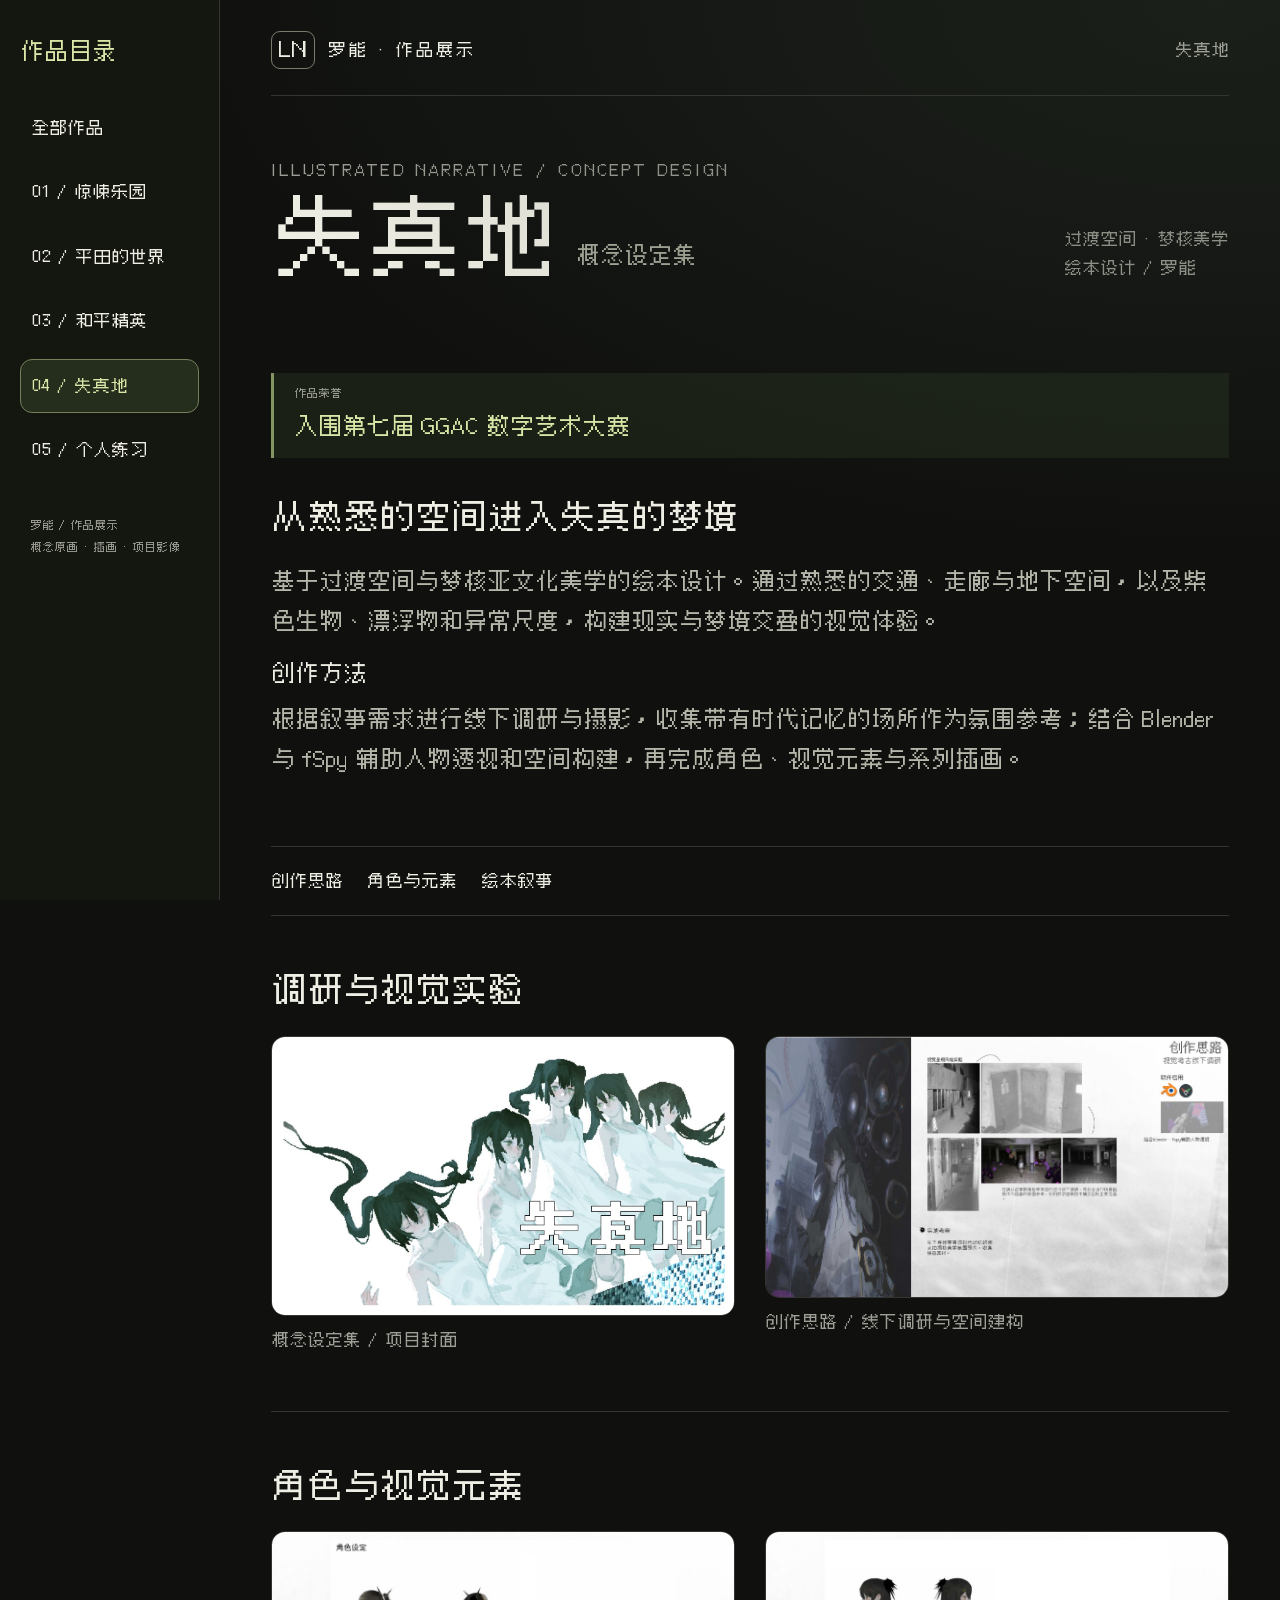
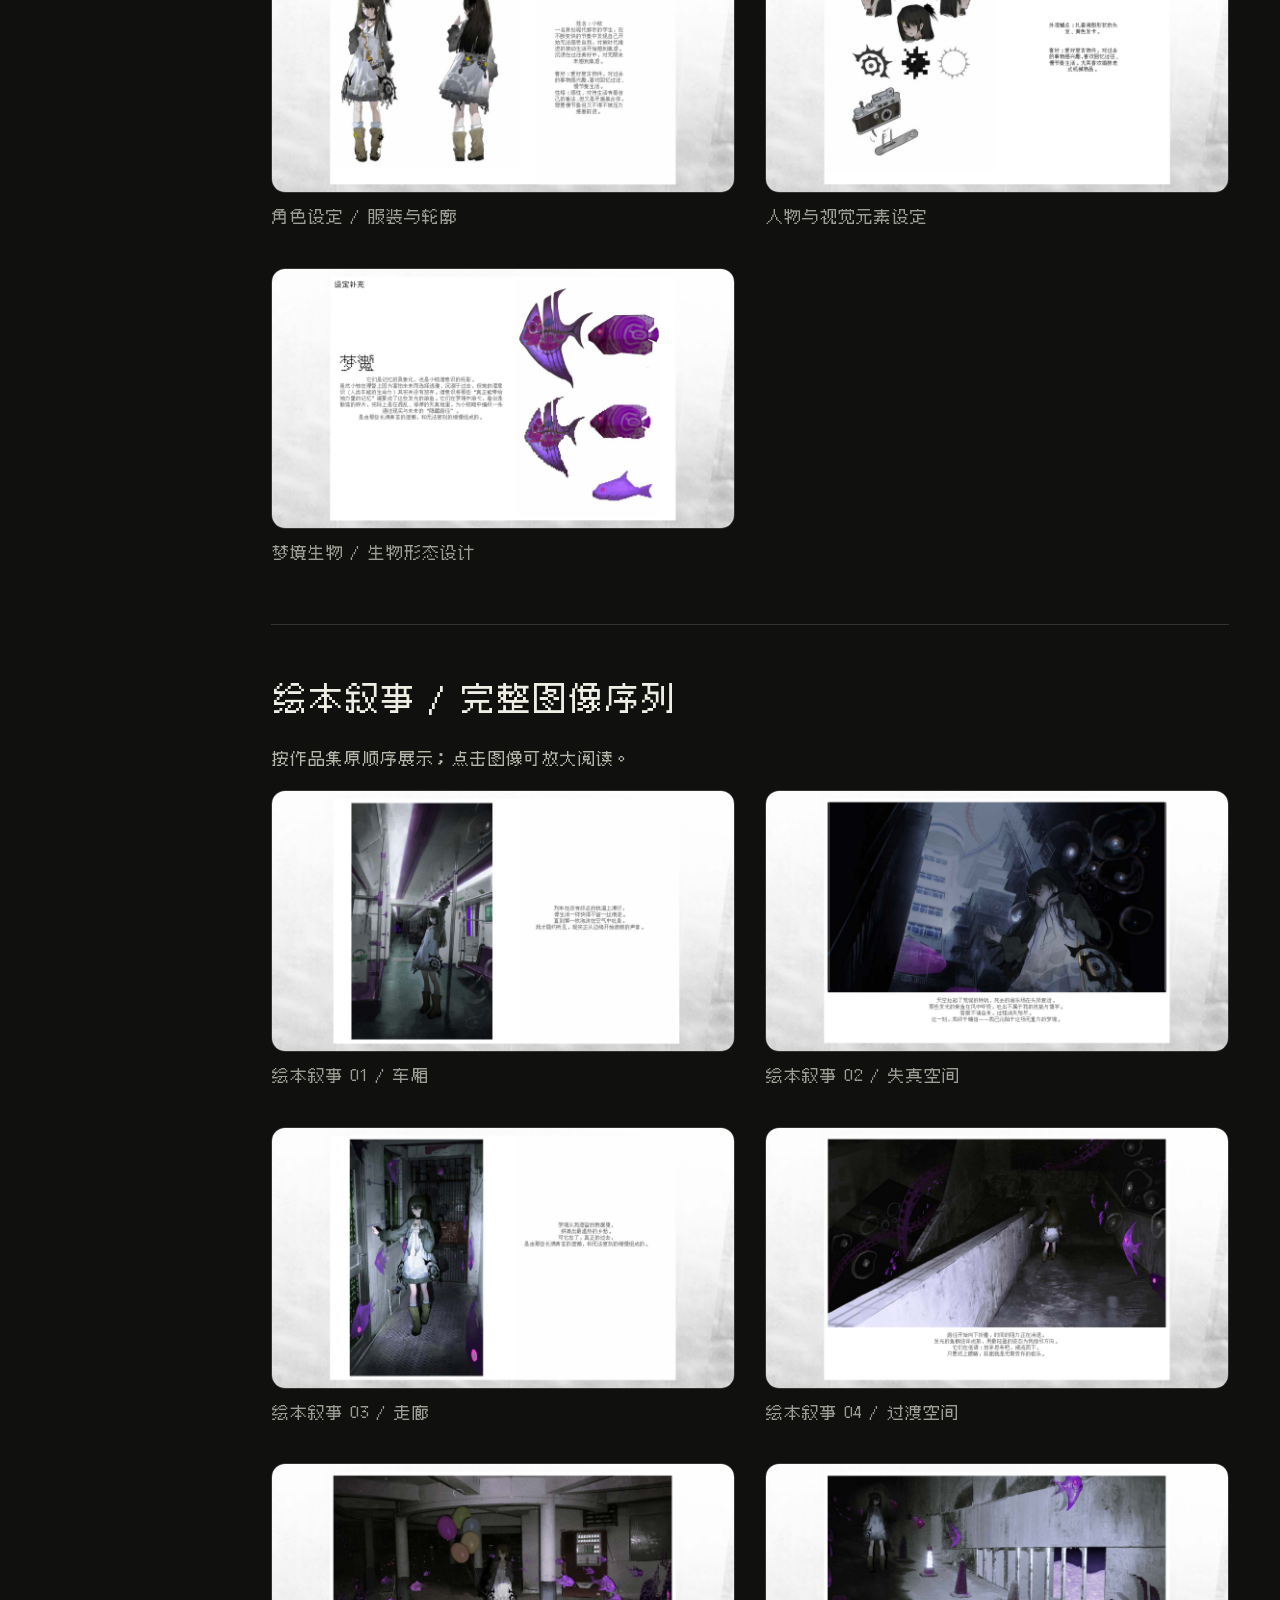
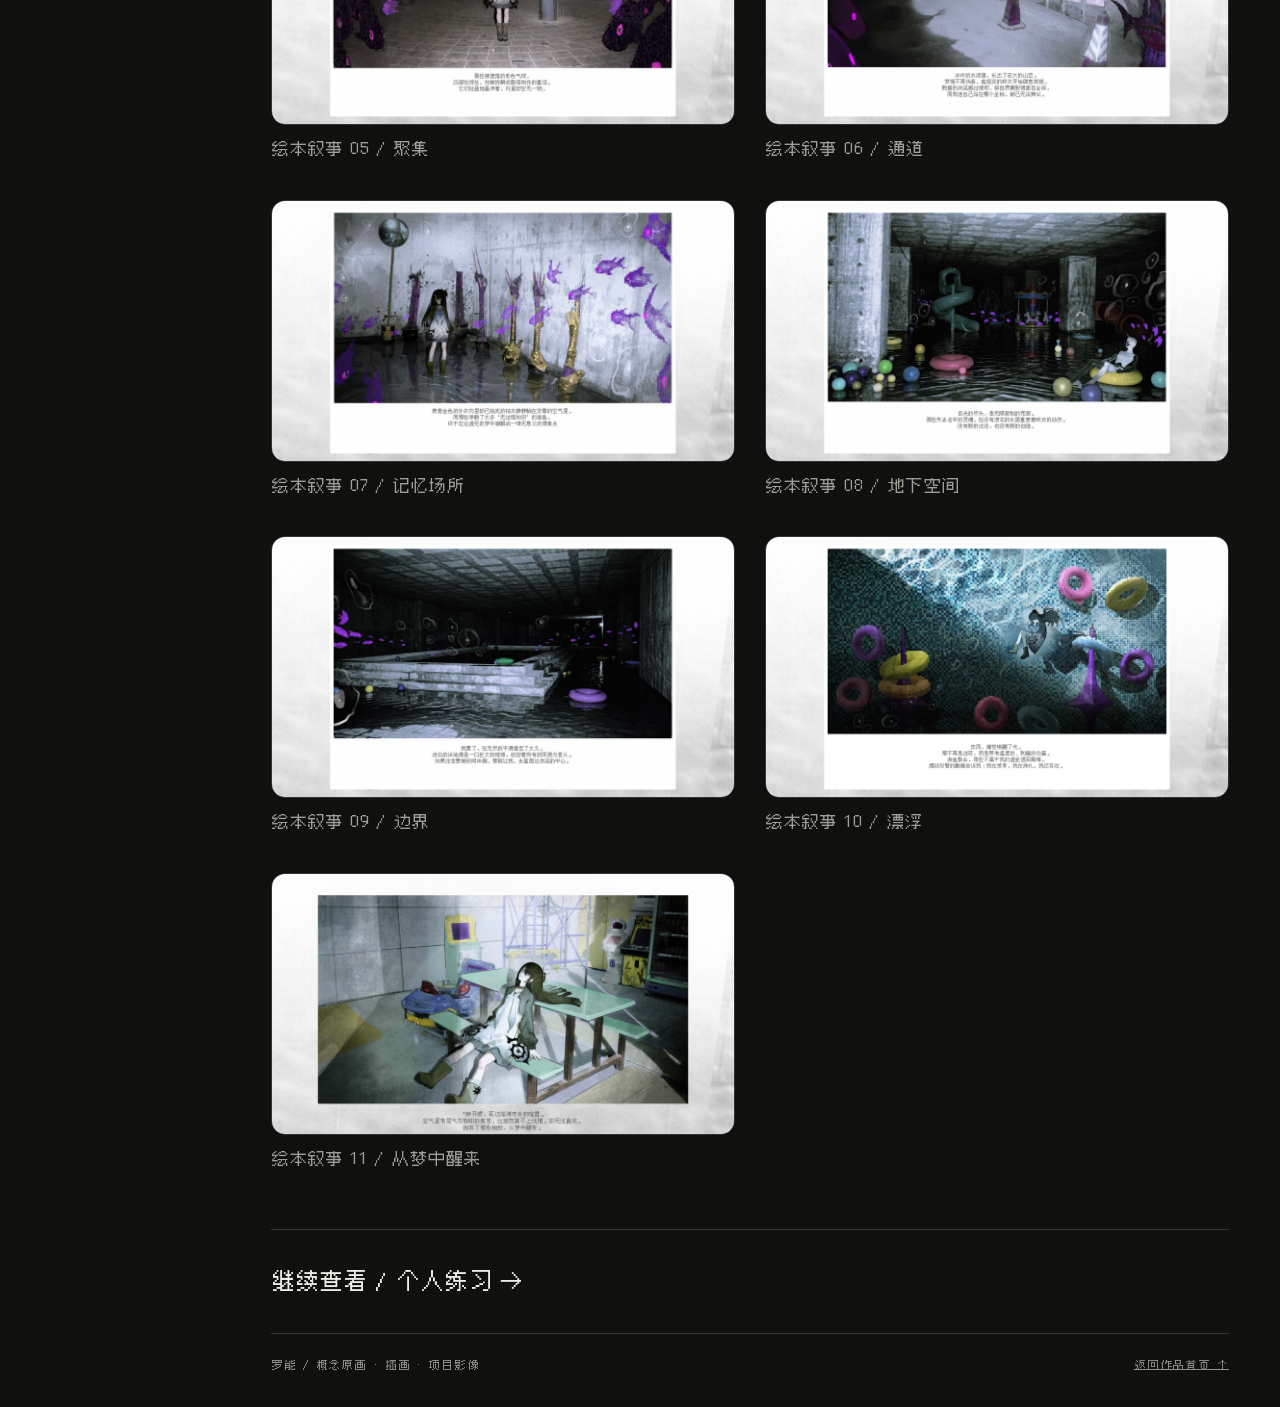
==== docs/distortion.html @ d1fa2dc7 "Pre-render project pages before opening cards for continuous transitions" ====
<!doctype html><html lang="zh-CN"><head><meta charset="utf-8"><meta name="viewport" content="width=device-width,initial-scale=1"><meta name="theme-color" content="#10110f"><title>失真地 · 概念设定集 | 罗能作品展示</title><meta name="description" content="基于过渡空间与梦核亚文化美学的绘本设计，展示调研、角色设定与完整绘本叙事；入围第七届GGAC数字艺术大赛。"><link rel="preload" href="assets/fonts/Cubic11-portfolio.woff2?v=20261022-ggac" as="font" type="font/woff2" crossorigin><link rel="stylesheet" href="assets/site.css?v=20261023-cover-ratio"><link rel="stylesheet" href="assets/motion.css?v=20261023-preview7"></head><body><button type="button" id="nav-toggle" class="nav-toggle" aria-controls="site-sidebar" aria-expanded="false"><svg viewBox="0 0 20 20" aria-hidden="true"><path d="M3 5h14M3 10h14M3 15h14"/></svg><span>目录</span></button><button type="button" id="nav-scrim" class="nav-scrim" aria-label="关闭作品目录" tabindex="-1"></button><aside id="site-sidebar" class="site-sidebar" aria-label="作品目录"><div class="sidebar-top"><span>作品目录</span><button type="button" id="nav-close" class="nav-close" aria-label="关闭作品目录">关闭 X</button></div><nav aria-label="侧边作品导航"><a href="index.html">全部作品</a><a href="horror.html">01 / 惊悚乐园</a><a href="hirata.html">02 / 平田的世界</a><a href="peace.html">03 / 和平精英</a><a href="distortion.html" aria-current="page">04 / 失真地</a><a href="practice.html">05 / 个人练习</a></nav><p class="sidebar-note">罗能 / 作品展示<br>概念原画 · 插画 · 项目影像</p></aside><div class="wrap"><header><a class="identity" href="index.html" style="text-decoration:none"><span class="monogram" aria-hidden="true">LN</span><span>罗能 · 作品展示</span></a><span class="header-current">失真地</span></header><main><section class="intro"><div><p class="eyebrow">ILLUSTRATED NARRATIVE / CONCEPT DESIGN</p><h1>失真地<span>概念设定集</span></h1></div><p>过渡空间 · 梦核美学<br>绘本设计 / 罗能</p></section><section class="content-section"><p class="project-honor"><span>作品荣誉</span>入围第七届 GGAC 数字艺术大赛</p><h2>从熟悉的空间进入失真的梦境</h2><p>基于过渡空间与梦核亚文化美学的绘本设计。通过熟悉的交通、走廊与地下空间，以及紫色生物、漂浮物和异常尺度，构建现实与梦境交叠的视觉体验。</p><h3>创作方法</h3><p>根据叙事需求进行线下调研与摄影，收集带有时代记忆的场所作为氛围参考；结合 Blender 与 fSpy 辅助人物透视和空间构建，再完成角色、视觉元素与系列插画。</p></section><nav class="toc" aria-label="本页目录"><a href="#process">创作思路</a><a href="#settings">角色与元素</a><a href="#narrative">绘本叙事</a></nav><section id="process" class="content-section"><h2>调研与视觉实验</h2><div class="gallery"><figure><button type="button" data-image="assets/distortion-cover.png" data-label="概念设定集 / 项目封面" aria-label="放大查看：概念设定集 / 项目封面"><img loading="lazy" src="assets/distortion-cover.png" alt="概念设定集 / 项目封面" width="1920" height="1080"></button><figcaption>概念设定集 / 项目封面</figcaption></figure><figure><button type="button" data-image="assets/portfolio/distortion-02.jpg" data-label="创作思路 / 线下调研与空间建构" aria-label="放大查看：创作思路 / 线下调研与空间建构"><img loading="lazy" src="assets/portfolio/distortion-02.jpg" alt="创作思路 / 线下调研与空间建构" width="1920" height="1080"></button><figcaption>创作思路 / 线下调研与空间建构</figcaption></figure></div></section><section id="settings" class="content-section"><h2>角色与视觉元素</h2><div class="gallery"><figure><button type="button" data-image="assets/portfolio/distortion-03.jpg" data-label="角色设定 / 服装与轮廓" aria-label="放大查看：角色设定 / 服装与轮廓"><img loading="lazy" src="assets/portfolio/distortion-03.jpg" alt="角色设定 / 服装与轮廓" width="1920" height="1080"></button><figcaption>角色设定 / 服装与轮廓</figcaption></figure><figure><button type="button" data-image="assets/portfolio/distortion-04.jpg" data-label="人物与视觉元素设定" aria-label="放大查看：人物与视觉元素设定"><img loading="lazy" src="assets/portfolio/distortion-04.jpg" alt="人物与视觉元素设定" width="1920" height="1080"></button><figcaption>人物与视觉元素设定</figcaption></figure><figure><button type="button" data-image="assets/portfolio/distortion-05.jpg" data-label="梦境生物 / 生物形态设计" aria-label="放大查看：梦境生物 / 生物形态设计"><img loading="lazy" src="assets/portfolio/distortion-05.jpg" alt="梦境生物 / 生物形态设计" width="1920" height="1080"></button><figcaption>梦境生物 / 生物形态设计</figcaption></figure></div></section><section id="narrative" class="content-section"><h2>绘本叙事 / 完整图像序列</h2><p class="gallery-note">按作品集原顺序展示；点击图像可放大阅读。</p><div class="gallery"><figure><button type="button" data-image="assets/portfolio/distortion-06.jpg" data-label="绘本叙事 01 / 车厢" aria-label="放大查看：绘本叙事 01 / 车厢"><img loading="lazy" src="assets/portfolio/distortion-06.jpg" alt="绘本叙事 01 / 车厢" width="1920" height="1080"></button><figcaption>绘本叙事 01 / 车厢</figcaption></figure><figure><button type="button" data-image="assets/portfolio/distortion-07.jpg" data-label="绘本叙事 02 / 失真空间" aria-label="放大查看：绘本叙事 02 / 失真空间"><img loading="lazy" src="assets/portfolio/distortion-07.jpg" alt="绘本叙事 02 / 失真空间" width="1920" height="1080"></button><figcaption>绘本叙事 02 / 失真空间</figcaption></figure><figure><button type="button" data-image="assets/portfolio/distortion-08.jpg" data-label="绘本叙事 03 / 走廊" aria-label="放大查看：绘本叙事 03 / 走廊"><img loading="lazy" src="assets/portfolio/distortion-08.jpg" alt="绘本叙事 03 / 走廊" width="1920" height="1080"></button><figcaption>绘本叙事 03 / 走廊</figcaption></figure><figure><button type="button" data-image="assets/portfolio/distortion-09.jpg" data-label="绘本叙事 04 / 过渡空间" aria-label="放大查看：绘本叙事 04 / 过渡空间"><img loading="lazy" src="assets/portfolio/distortion-09.jpg" alt="绘本叙事 04 / 过渡空间" width="1920" height="1080"></button><figcaption>绘本叙事 04 / 过渡空间</figcaption></figure><figure><button type="button" data-image="assets/portfolio/distortion-10.jpg" data-label="绘本叙事 05 / 聚集" aria-label="放大查看：绘本叙事 05 / 聚集"><img loading="lazy" src="assets/portfolio/distortion-10.jpg" alt="绘本叙事 05 / 聚集" width="1920" height="1080"></button><figcaption>绘本叙事 05 / 聚集</figcaption></figure><figure><button type="button" data-image="assets/portfolio/distortion-11.jpg" data-label="绘本叙事 06 / 通道" aria-label="放大查看：绘本叙事 06 / 通道"><img loading="lazy" src="assets/portfolio/distortion-11.jpg" alt="绘本叙事 06 / 通道" width="1920" height="1080"></button><figcaption>绘本叙事 06 / 通道</figcaption></figure><figure><button type="button" data-image="assets/portfolio/distortion-12.jpg" data-label="绘本叙事 07 / 记忆场所" aria-label="放大查看：绘本叙事 07 / 记忆场所"><img loading="lazy" src="assets/portfolio/distortion-12.jpg" alt="绘本叙事 07 / 记忆场所" width="1920" height="1080"></button><figcaption>绘本叙事 07 / 记忆场所</figcaption></figure><figure><button type="button" data-image="assets/portfolio/distortion-13.jpg" data-label="绘本叙事 08 / 地下空间" aria-label="放大查看：绘本叙事 08 / 地下空间"><img loading="lazy" src="assets/portfolio/distortion-13.jpg" alt="绘本叙事 08 / 地下空间" width="1920" height="1080"></button><figcaption>绘本叙事 08 / 地下空间</figcaption></figure><figure><button type="button" data-image="assets/portfolio/distortion-14.jpg" data-label="绘本叙事 09 / 边界" aria-label="放大查看：绘本叙事 09 / 边界"><img loading="lazy" src="assets/portfolio/distortion-14.jpg" alt="绘本叙事 09 / 边界" width="1920" height="1080"></button><figcaption>绘本叙事 09 / 边界</figcaption></figure><figure><button type="button" data-image="assets/portfolio/distortion-15.jpg" data-label="绘本叙事 10 / 漂浮" aria-label="放大查看：绘本叙事 10 / 漂浮"><img loading="lazy" src="assets/portfolio/distortion-15.jpg" alt="绘本叙事 10 / 漂浮" width="1920" height="1080"></button><figcaption>绘本叙事 10 / 漂浮</figcaption></figure><figure><button type="button" data-image="assets/portfolio/distortion-16.jpg" data-label="绘本叙事 11 / 从梦中醒来" aria-label="放大查看：绘本叙事 11 / 从梦中醒来"><img loading="lazy" src="assets/portfolio/distortion-16.jpg" alt="绘本叙事 11 / 从梦中醒来" width="1920" height="1080"></button><figcaption>绘本叙事 11 / 从梦中醒来</figcaption></figure></div></section><a class="next-project" href="practice.html">继续查看 / 个人练习 →</a></main><footer><span>罗能 / 概念原画 · 插画 · 项目影像</span><a href="index.html">返回作品首页 ↑</a></footer></div><script src="assets/gallery.js"></script><script src="assets/navigation.js?v=20261023-preview7"></script><script src="assets/motion.js?v=20261023-preview7"></script></body></html>
---- docs/assets/site.css ----
@font-face{font-family:PortfolioPixel;src:url("fonts/Cubic11-portfolio.woff2?v=20261022-ggac") format("woff2");font-weight:400;font-style:normal;font-display:swap}
:root{color-scheme:dark;--paper:#efeee5;--muted:#9d9e95;--line:#343530;--acid:#d9e6a7}*{box-sizing:border-box}body{margin:0;background:#10110f;color:var(--paper);font-family:"PortfolioPixel",monospace;font-synthesis:none;-webkit-font-smoothing:antialiased}body:before{content:"";position:absolute;inset:0 0 auto;height:650px;background:radial-gradient(ellipse at 95% 0%,#33403250,transparent 60%);pointer-events:none}a{color:inherit}button{font:inherit;cursor:pointer}button:focus-visible,a:focus-visible{outline:2px solid var(--acid);outline-offset:5px}.wrap{max-width:1440px;margin:auto;padding:0 5.2vw}header{display:flex;justify-content:space-between;align-items:center;padding-top:31px;padding-bottom:26px;border-bottom:1px solid var(--line);font-size:13px;letter-spacing:.12em;position:relative}.identity{display:flex;gap:13px;align-items:center}.monogram{font-size:19px;font-weight:650;letter-spacing:-.1em;border:1px solid #797c6a;padding:7px 8px 6px 5px}.edition{color:var(--muted);font-size:11px;letter-spacing:.15em}.intro{padding-top:61px;padding-bottom:35px;display:flex;justify-content:space-between;gap:25px;align-items:flex-end}.eyebrow{font-size:11px;color:var(--acid);letter-spacing:.19em;margin:0 0 17px}h1{font-size:clamp(42px,6vw,80px);font-weight:500;letter-spacing:.02em;line-height:1.05;margin:0}h1 span{display:inline-block;font-size:clamp(16px,1.7vw,24px);letter-spacing:.1em;color:#a6aa9b;font-weight:400;margin-left:20px}.intro p{margin:0 0 5px;color:var(--muted);font-size:13px;line-height:1.8}.stage{position:relative;background:#030403;border:1px solid #373b31;box-shadow:0 25px 80px #0006;overflow:hidden}video{width:100%;display:block;aspect-ratio:3360/1440;background:#030403;object-fit:contain}.play-cover{position:absolute;inset:0;display:flex;align-items:center;justify-content:center;background:linear-gradient(transparent,#0002);pointer-events:none}.play-cover button{pointer-events:auto;display:flex;align-items:center;gap:16px;border:1px solid #e5edcc77;background:#10140ed9;color:var(--paper);border-radius:0;padding:19px 24px;backdrop-filter:blur(10px);font-size:13px;letter-spacing:.1em}.play-cover svg{width:15px;height:15px;fill:var(--acid)}.play-cover[hidden]{display:none}.under{display:flex;justify-content:space-between;align-items:center;gap:20px;padding:19px 0 24px;border-bottom:1px solid var(--line);font-size:12px;color:var(--muted)}.under strong{font-weight:400;color:var(--paper);margin-right:15px}.fullscreen{background:transparent;border:0;color:var(--paper);padding:7px;font-size:12px;display:flex;align-items:center;gap:8px}.fullscreen svg{width:15px;height:15px;stroke:currentColor;fill:none}.chapters{padding:32px 0 55px;display:grid;grid-template-columns:1fr 3fr;gap:35px}.section-caption{font-size:11px;letter-spacing:.13em;color:var(--muted);padding-top:12px}.jump-list{display:grid;grid-template-columns:repeat(3,1fr);gap:0 25px}.jump{color:var(--paper);border:0;border-bottom:1px solid var(--line);text-align:left;background:none;padding:13px 0;display:flex;gap:13px;align-items:center;font-size:12px}.jump:hover{color:var(--acid)}.jump time{font-size:11px;color:var(--muted);font-variant-numeric:tabular-nums}footer{display:flex;justify-content:space-between;padding:24px 0 32px;border-top:1px solid var(--line);font-size:11px;color:#8f9286;letter-spacing:.08em}.error{margin:14px 0;background:#2a201b;padding:14px 18px;font-size:13px;line-height:1.8}.error[hidden]{display:none}.error button{color:var(--acid);border:1px solid #777;background:transparent;padding:4px 10px;margin-left:12px}@media(max-width:700px){.wrap{padding:0 20px}header{padding-top:22px}.edition{font-size:10px}.intro{padding-top:43px;padding-bottom:25px;display:block}.intro p{margin-top:22px;font-size:12px}h1 span{display:block;margin:15px 0 0;font-size:17px}.play-cover button{padding:13px 19px;font-size:12px}.under{font-size:11px;gap:6px}.under strong{margin-right:5px}.chapters{display:block;padding:25px 0 36px}.section-caption{margin-bottom:10px}.jump-list{grid-template-columns:repeat(2,1fr);gap:0 18px}footer{font-size:10px}.fullscreen span{display:none}}@media(prefers-reduced-motion:no-preference){button{transition:color .18s,border-color .18s}.play-cover button:hover{border-color:var(--acid)}}

/* Same Cubic 11 face as the Illustrator portfolio; regular weight preserves its pixel shapes. */
body{font-size:22px;line-height:1.5;-webkit-font-smoothing:auto;text-rendering:auto}
header{font-size:16.5px}.monogram{font-size:22px;font-weight:400;letter-spacing:0;line-height:1;padding:7px}.edition,.eyebrow{font-size:11px}
h1{font-size:88px;font-weight:400;letter-spacing:0;line-height:1.1}h1 span{font-size:22px;font-weight:400;letter-spacing:0}
.intro p{font-size:16.5px;line-height:1.75}.play-cover button{font-family:PortfolioPixel,monospace;font-size:22px;letter-spacing:0}
.under{font-size:16.5px}.under strong{font-weight:400}.fullscreen{font-size:16.5px}.section-caption{font-size:16.5px;letter-spacing:0}
.jump{font-size:16.5px;line-height:1.5;min-height:52px}.jump time{font-size:11px}footer{font-size:11px}.error{font-size:16.5px}
@media(max-width:1100px){h1{font-size:66px}.chapters{grid-template-columns:1fr 4fr;gap:22px}.jump-list{gap:0 16px}}
@media(max-width:700px){h1{font-size:44px}h1 span{font-size:22px}.identity{gap:9px}header{font-size:16.5px;letter-spacing:0}.edition{font-size:11px;letter-spacing:0}.intro p{font-size:16.5px}.play-cover button{font-size:16.5px}.under{font-size:16.5px}.under>div>span{font-size:11px}.chapters{display:block}.jump-list{gap:0 16px}.jump{font-size:16.5px;gap:9px}.section-caption{font-size:16.5px}.fullscreen{font-size:16.5px}footer{font-size:11px;letter-spacing:0}}
@media(max-width:360px){header .identity>span:last-child{font-size:11px}.jump{font-size:14px}}

header nav{display:flex;gap:24px}header nav a{text-decoration:none;font-size:16.5px;letter-spacing:0}header nav a:hover{color:var(--acid)}
.project-grid{display:grid;grid-template-columns:1fr 1fr;gap:38px;padding:30px 0 70px}.project-card{display:block;text-decoration:none}.project-card:first-child{grid-column:1/-1}.project-card img{width:100%;aspect-ratio:16/9;object-fit:cover;display:block;border:1px solid var(--line)}.project-card:first-child img{aspect-ratio:2.33}.project-card h2{font-size:33px;font-weight:400;margin:20px 0 8px}.project-card p,.prose{color:var(--muted);font-size:22px;line-height:1.8}.project-card p{margin:0}.index-intro{max-width:850px;margin:30px 0 0}.index-intro p{font-size:22px;line-height:1.8;color:var(--muted)}
.content-section{padding:50px 0;border-bottom:1px solid var(--line)}.content-section h2{font-size:33px;font-weight:400;margin:0 0 20px}.content-section h3{font-size:22px;font-weight:400;margin:0 0 10px}.content-section p{font-size:22px;line-height:1.8;color:#b4b7aa;margin:0 0 16px}.facts{display:flex;gap:35px;flex-wrap:wrap;margin-bottom:28px;font-size:16.5px;color:var(--acid)}.story-grid{display:grid;grid-template-columns:repeat(3,1fr);gap:28px}.story-grid p{font-size:16.5px}.gallery{display:grid;grid-template-columns:repeat(2,1fr);gap:30px}.gallery figure{margin:0}.gallery button{width:100%;border:0;background:none;padding:0;text-align:left;display:block}.gallery img{width:100%;height:auto;display:block;border:1px solid var(--line)}.gallery figcaption{font-size:16.5px;color:var(--muted);padding:12px 0 8px}.gallery-note{font-size:16.5px!important}.toc{display:flex;flex-wrap:wrap;gap:10px 24px;padding:22px 0;border-bottom:1px solid var(--line);font-size:16.5px}.toc a{text-decoration:none}.toc a:hover{color:var(--acid)}.lightbox{border:1px solid #737960;padding:20px;background:#11130f;color:var(--paper);max-width:96vw;width:1500px;max-height:95vh}.lightbox::backdrop{background:#000d}.lightbox img{display:block;width:100%;height:auto;max-height:77vh;object-fit:contain}.lightbox-bar{display:flex;justify-content:space-between;align-items:center;gap:16px;font-size:16.5px;margin-bottom:15px}.lightbox button{padding:7px 12px;background:none;color:var(--paper);border:1px solid #737960;font-size:16.5px}.lightbox-controls{display:flex;gap:10px}.preview-strip{display:grid;grid-template-columns:repeat(3,1fr);gap:20px}.preview-strip img{width:100%;height:auto}.next-project{display:block;font-size:22px;text-decoration:none;padding:35px 0}.next-project:hover{color:var(--acid)}
@media(max-width:700px){header{align-items:flex-start;gap:16px}.identity{white-space:nowrap}header nav{gap:12px;flex-wrap:wrap;justify-content:flex-end}header nav a{font-size:11px}.project-grid{display:block;padding:10px 0 35px}.project-card{margin-bottom:36px}.project-card h2,.content-section h2{font-size:27.5px}.project-card p,.index-intro p,.content-section p{font-size:16.5px}.gallery{grid-template-columns:1fr;gap:22px}.story-grid{grid-template-columns:1fr 1fr;gap:22px}.story-grid p{font-size:16.5px}.facts{gap:12px 25px}.content-section{padding:32px 0}.lightbox{padding:12px}.lightbox-bar{font-size:11px}.lightbox button{font-size:11px}.preview-strip{gap:9px}}
@media(max-width:400px){.story-grid{grid-template-columns:1fr}.identity>span:last-child{font-size:11px}}

/* Additional artwork sections, retaining the portfolio pixel face. */
header{gap:24px}header nav{flex-wrap:wrap;justify-content:flex-end;gap:12px 22px}.sequence{margin-top:36px}.sequence h3{color:var(--acid)}.sequence-grid{grid-template-columns:repeat(3,minmax(0,1fr));gap:20px}.sequence-grid figcaption{display:flex;justify-content:space-between;gap:10px;flex-wrap:wrap}.gallery .frame-jump{display:inline-block;width:auto;font-size:11px;color:var(--acid);border-bottom:1px solid #737960;text-align:left}.illustration-grid{grid-template-columns:minmax(0,1.4fr) minmax(0,.6fr);align-items:start}.illustration-grid .portrait-art{grid-column:2;grid-row:1/span 2}.illustration-grid .wide-art{grid-column:1}.single-sheet{grid-template-columns:1fr}.single-sheet figure{max-width:1180px}.project-card img{object-fit:contain;background:#171914}.project-card:first-child img{object-fit:cover}.gallery img{background:#fff}.gallery button:hover img{border-color:#a9b88a}
@media(max-width:800px){header{align-items:flex-start}.identity{white-space:nowrap}header nav{gap:10px 16px}header nav a{font-size:11px}.sequence-grid{grid-template-columns:1fr 1fr}}
@media(max-width:550px){.sequence-grid,.illustration-grid{grid-template-columns:1fr}.illustration-grid .portrait-art,.illustration-grid .wide-art{grid-column:auto;grid-row:auto}.sequence-grid{gap:22px}.lightbox-bar{align-items:flex-start}.lightbox-controls{flex-shrink:0;gap:5px}.lightbox button{padding:7px 9px}}

.kv-showcase{display:grid;grid-template-columns:minmax(0,2.5fr) minmax(260px,1fr);gap:38px;align-items:start}.kv-showcase>div>h3{margin-top:26px}.achievement-panel{padding:25px;border:1px solid var(--line);background:#171b13}.achievement-panel .achievement-kicker{color:var(--acid);font-size:16.5px}.achievement-panel h3{font-size:22px;line-height:1.25}.achievement-panel h3 span{display:block;font-size:55px;color:var(--acid);margin:12px 0 20px}.achievement-panel .gallery{margin-top:24px}.achievement-panel figcaption{font-size:11px}.kv-showcase .gallery{gap:0}@media(max-width:800px){.kv-showcase{grid-template-columns:1fr;gap:25px}.achievement-panel{padding:22px}.achievement-panel .gallery{max-width:440px}.achievement-panel h3 span{font-size:44px}}

/* Project titles lead their own bounded cards. A persistent sidebar keeps the current project clear. */
.project-grid{gap:32px}.project-card{display:flex;flex-direction:column;border:1px solid #45483c;background:#151710;overflow:hidden}.project-card .card-copy{padding:24px 24px 21px}.project-card h2{margin:0 0 10px}.project-card p{font-size:16.5px;line-height:1.75}.project-card .card-action{display:inline-block;margin-top:17px;color:var(--acid);font-size:16.5px}.project-card img{height:auto;margin-top:auto;border:0;border-top:1px solid var(--line);object-fit:cover}.project-card:hover{border-color:var(--acid)}body{padding-left:220px}.wrap{padding-left:4vw;padding-right:4vw}.site-sidebar{position:fixed;left:0;top:0;bottom:0;width:220px;padding:35px 20px;background:#141710;border-right:1px solid var(--line);z-index:1010;overflow-y:auto}.sidebar-top{display:flex;align-items:center;justify-content:space-between;color:var(--acid);font-size:22px;margin-bottom:33px}.site-sidebar nav{display:flex;flex-direction:column;gap:10px}.site-sidebar nav a{display:block;text-decoration:none;padding:13px 10px;border:1px solid transparent;font-size:16.5px;line-height:1.6}.site-sidebar nav a:hover{border-color:#626c50}.site-sidebar nav a[aria-current=page]{color:var(--acid);border-color:#73805b;background:#252e1d}.sidebar-note{color:var(--muted);font-size:11px;line-height:2;margin:38px 10px 0}.header-current{color:var(--muted);font-size:16.5px;letter-spacing:0}.nav-toggle,.nav-close,.nav-scrim{display:none}.intro>div{min-width:0}.intro h1 span{max-width:100%}
@media(max-width:1100px) and (min-width:901px){body{padding-left:196px}.site-sidebar{width:196px;padding:30px 14px}.site-sidebar nav a{font-size:14px}.wrap{padding-left:3vw;padding-right:3vw}.intro{display:block}.intro>p{margin-top:22px}}
@media(max-width:900px){body{padding-left:0}.wrap{padding-left:20px;padding-right:20px}.site-sidebar{width:min(300px,84vw);transform:translateX(-101%);visibility:hidden;padding:25px 20px}.nav-open .site-sidebar{transform:translateX(0);visibility:visible}.nav-toggle{display:flex;align-items:center;gap:7px;position:fixed;left:12px;bottom:max(20px,env(safe-area-inset-bottom));z-index:990;min-height:48px;padding:11px 14px;background:#202719;color:var(--paper);border:1px solid #899573;box-shadow:0 3px 18px #0007;font-size:16.5px}.nav-toggle svg{width:18px;height:18px;stroke:currentColor;fill:none;stroke-width:1.5}.nav-close{display:block;color:var(--paper);font-size:14px;min-height:44px;background:transparent;border:1px solid var(--line);padding:8px 10px}.nav-open .nav-scrim{display:block;position:fixed;inset:0;width:100%;height:100%;border:0;background:#000a;z-index:1000}.nav-open{overflow:hidden}.sidebar-top{margin-bottom:25px}.site-sidebar nav a{min-height:48px}.header-current{font-size:11px}.project-card{margin-bottom:26px}.project-card .card-copy{padding:20px}.project-card h2{font-size:27.5px}.project-card .card-action{font-size:14px}.project-grid{padding-top:10px}.wrap>footer{padding-bottom:94px}.intro{padding-top:38px}}
@media(prefers-reduced-motion:no-preference){.site-sidebar{transition:transform .18s ease,visibility .18s}}

.content-section .project-honor{color:var(--acid);border-left:3px solid #849563;padding:12px 20px;margin:0 0 35px;background:#1a2015;font-size:22px;line-height:1.7}.project-honor span{display:block;font-size:11px;color:var(--muted);margin-bottom:5px}@media(max-width:700px){.content-section .project-honor{font-size:16.5px;padding:12px 16px;margin-bottom:26px}}
---- docs/assets/motion.css ----
/* Local interaction prototype only. */
.project-card{position:relative;border-radius:18px;isolation:isolate;transform:translateZ(0);transition:transform .42s cubic-bezier(.2,.75,.2,1),box-shadow .42s,border-color .35s;will-change:transform}
.project-card img{transition:transform .7s cubic-bezier(.2,.75,.2,1),filter .5s;transform-origin:center}
.project-card .card-copy{position:relative;z-index:1;background:#151710;transition:background .4s}
.project-card .card-action{transition:transform .35s,color .35s}
@media(hover:hover) and (pointer:fine){.project-card:hover{transform:translateY(-7px) scale(1.012);box-shadow:0 24px 65px #0008;border-color:#a7b97c}.project-card:hover img{transform:scale(1.035);filter:brightness(1.06)}.project-card:hover .card-action{transform:translateX(7px)}.project-card:hover .card-copy{background:#1c2015}}
.project-card:active{transform:scale(.985);transition-duration:.12s}
.launch-shell{position:fixed;z-index:5000;overflow:hidden;background:#151710;box-shadow:0 20px 90px #0009;pointer-events:none;color:#efeee5;border:1px solid #45483c;transform-origin:top left}
.launch-shell .launch-image{position:absolute;inset:0;width:100%;height:100%;object-fit:cover;opacity:.8}
.launch-shell:after{content:"";position:absolute;inset:0;background:linear-gradient(#10110f11 25%,#10110fdd)}
.launch-caption{position:absolute;left:clamp(24px,6vw,90px);bottom:12vh;z-index:2;max-width:85%;font-size:clamp(30px,5vw,70px);line-height:1.3;opacity:0;transform:translateY(20px)}
.launch-caption small{display:block;color:#d9e6a7;font-size:14px;letter-spacing:.15em;margin-bottom:20px}
.launch-backdrop{position:fixed;inset:0;background:#070906;z-index:4999;pointer-events:none}
.arrival-veil{position:fixed;inset:0;background:#10110f;z-index:6000;pointer-events:none}
@media(prefers-reduced-motion:reduce){.project-card,.project-card img,.project-card .card-action{transition:none!important}.project-card:hover,.project-card:hover img{transform:none}}
/* Revised opening: fixed cover, expanding reveal window, live destination. */
.project-card img{transition:filter .5s;transform:none!important}
@media(hover:hover) and (pointer:fine){.project-card:hover{transform:translateY(-4px);box-shadow:0 16px 45px #0006}.project-card:hover img{transform:none;filter:brightness(1.03)}}
.project-card:active{transform:none}
.project-portal{position:fixed;inset:0;z-index:5000;background:#10110f;overflow:hidden;will-change:clip-path;isolation:isolate}
.project-portal-frame{position:absolute;inset:0;width:100%;height:100%;border:0;background:#10110f}
.project-portal-shade{position:fixed;inset:0;background:#10110f;z-index:4999;pointer-events:none}
.portal-original{position:fixed!important;z-index:2;box-sizing:border-box;margin:0!important;transform:none!important;transition:none!important;pointer-events:none;box-shadow:none!important}
.portal-original img{transform:none!important;filter:none!important}
/* Immediate opening, network feedback, and continuous content reveal. */
.project-portal{contain:layout paint;transform:translateZ(0)}
.project-portal-frame{z-index:3;opacity:1!important;backface-visibility:hidden}
.portal-original{z-index:2;opacity:1!important}
.portal-loading{position:absolute;z-index:4;bottom:max(28px,env(safe-area-inset-bottom));left:50%;transform:translateX(-50%);display:flex;align-items:center;justify-content:center;gap:16px;padding:14px 20px;background:#202719;border:1px solid #899573;color:#efeee5;font-size:14px;line-height:1.6;white-space:nowrap;box-shadow:0 5px 24px #0006}
.portal-loading:before{content:"";width:10px;height:10px;flex:none;background:#d9e6a7;animation:portal-wait 1s steps(2,end) infinite}
.portal-loading a{color:#d9e6a7;min-height:32px;display:inline-flex;align-items:center}.portal-loading a[hidden]{display:none}
@keyframes portal-wait{to{transform:rotate(90deg)}}
@media(max-width:600px){.portal-loading{font-size:12px;padding:12px;gap:10px;max-width:calc(100vw - 24px);white-space:normal;width:max-content}}
@media(prefers-reduced-motion:reduce){.portal-loading:before{animation:none}}
/* Rounded UI, anchored menu window, and tactile controls. */
.stage{border-radius:22px}.gallery img,.preview-strip img{border-radius:14px}.gallery button{border-radius:14px;overflow:hidden}.play-cover button,.fullscreen,.error,.error button,.lightbox,.lightbox button,.jump,.toc a,.next-project{border-radius:12px}.achievement-panel{border-radius:20px}.monogram{border-radius:9px}.project-card{border-radius:22px}.site-sidebar nav a{border-radius:12px}.nav-toggle{border-radius:18px;transition:transform .22s cubic-bezier(.2,.8,.2,1),background .2s}.nav-toggle:active{transform:scale(.94)}button:active{filter:brightness(.92)}.nav-close{border-radius:11px}.portal-loading{border-radius:16px}
@media(max-width:900px){
 .site-sidebar{top:auto;left:12px;bottom:calc(max(20px,env(safe-area-inset-bottom)) + 60px);width:min(340px,calc(100vw - 24px));max-height:calc(100dvh - 110px);padding:22px 18px;border:1px solid #73805b;border-radius:24px;background:#1b2018f5;backdrop-filter:blur(24px);-webkit-backdrop-filter:blur(24px);box-shadow:0 24px 80px #0009;transform:translateY(16px) scale(.92);transform-origin:24px bottom;transition:transform .38s cubic-bezier(.22,.8,.18,1),visibility .38s;}
 .nav-open .site-sidebar{transform:translateY(0) scale(1);visibility:visible}
 .nav-open .nav-scrim{background:#0005;backdrop-filter:blur(3px);-webkit-backdrop-filter:blur(3px)}
 .sidebar-top{margin-bottom:14px;font-size:20px}.sidebar-note{margin:18px 10px 0}.site-sidebar nav{gap:5px}.site-sidebar nav a{padding:10px;min-height:44px}
 .nav-open .nav-toggle{z-index:1011;background:#354128;border-color:#d9e6a7}
}
@media(prefers-reduced-motion:reduce){.site-sidebar,.nav-toggle{transition:none!important}}
/* The selected card itself opens; keep its artwork at its original dimensions. */
.project-portal.card-window{inset:auto;contain:layout paint;will-change:width,height,left,top;border:1px solid #45483c;background:#151710;box-shadow:0 24px 90px #0008;transform:none}
.window-original{position:absolute!important;left:0;top:0;margin:0!important;flex:none;transform:none!important;transition:none!important;pointer-events:none;border:0!important;border-radius:0!important;box-shadow:none!important;overflow:hidden}
.window-original img{transform:none!important;transition:none!important;filter:none!important}
.prepared-preview{position:fixed;left:-20000px;top:0;border:0;pointer-events:none;visibility:hidden}
.project-preview-live{position:absolute;border:0;pointer-events:none;z-index:1;max-width:none;visibility:visible;background:#10110f}
.card-window .window-original{z-index:2}
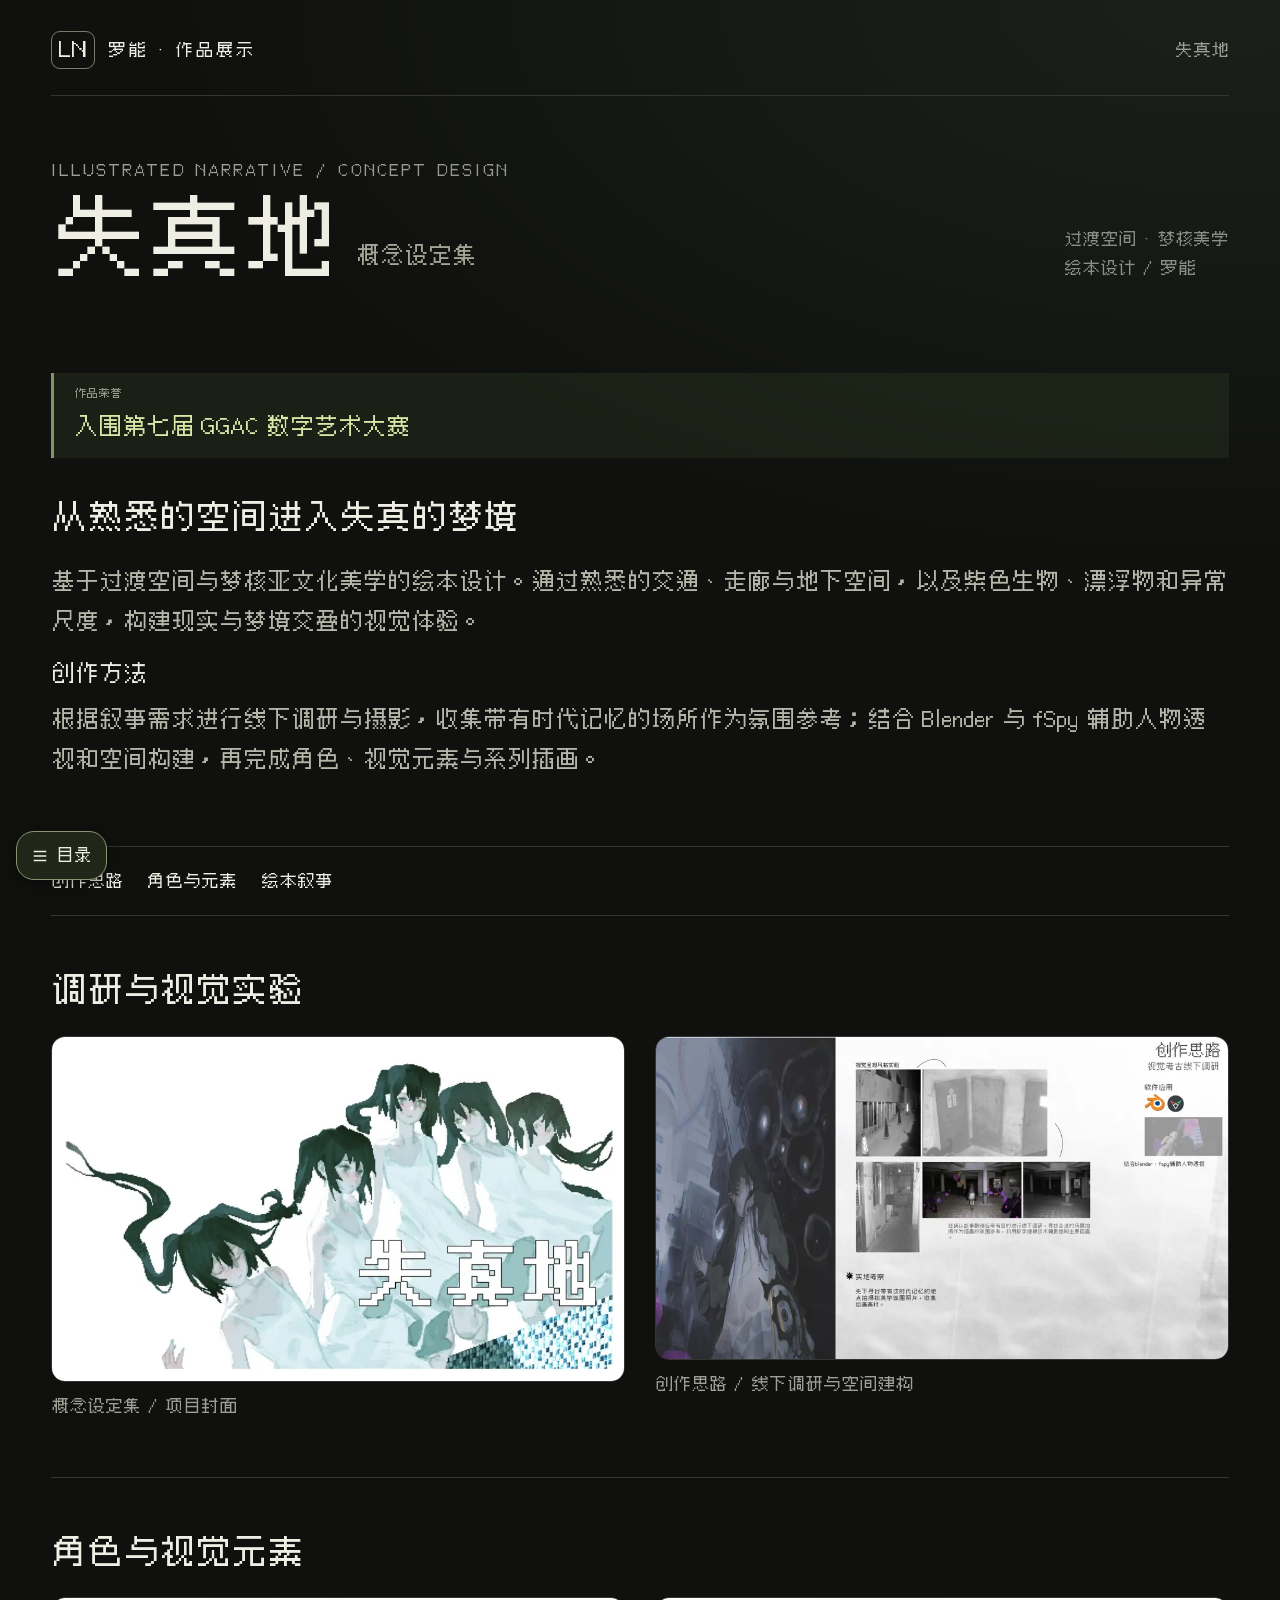
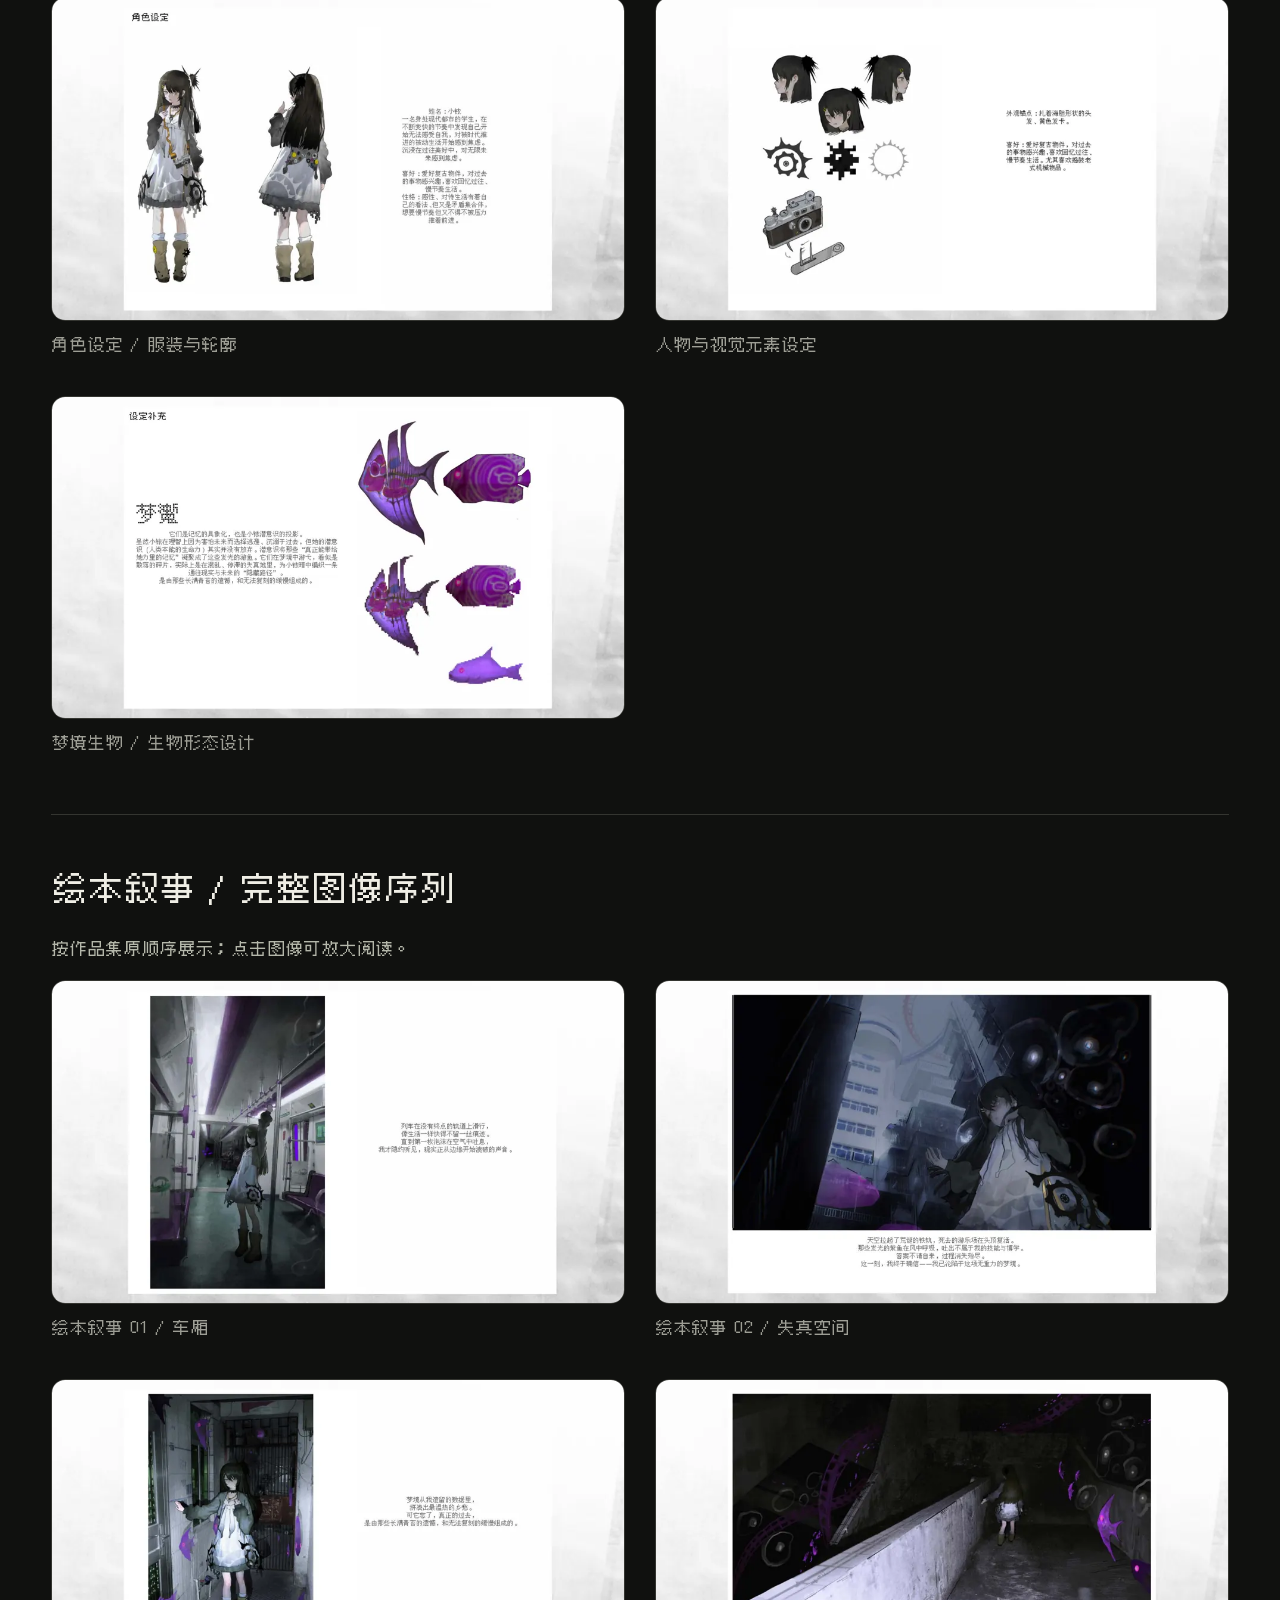
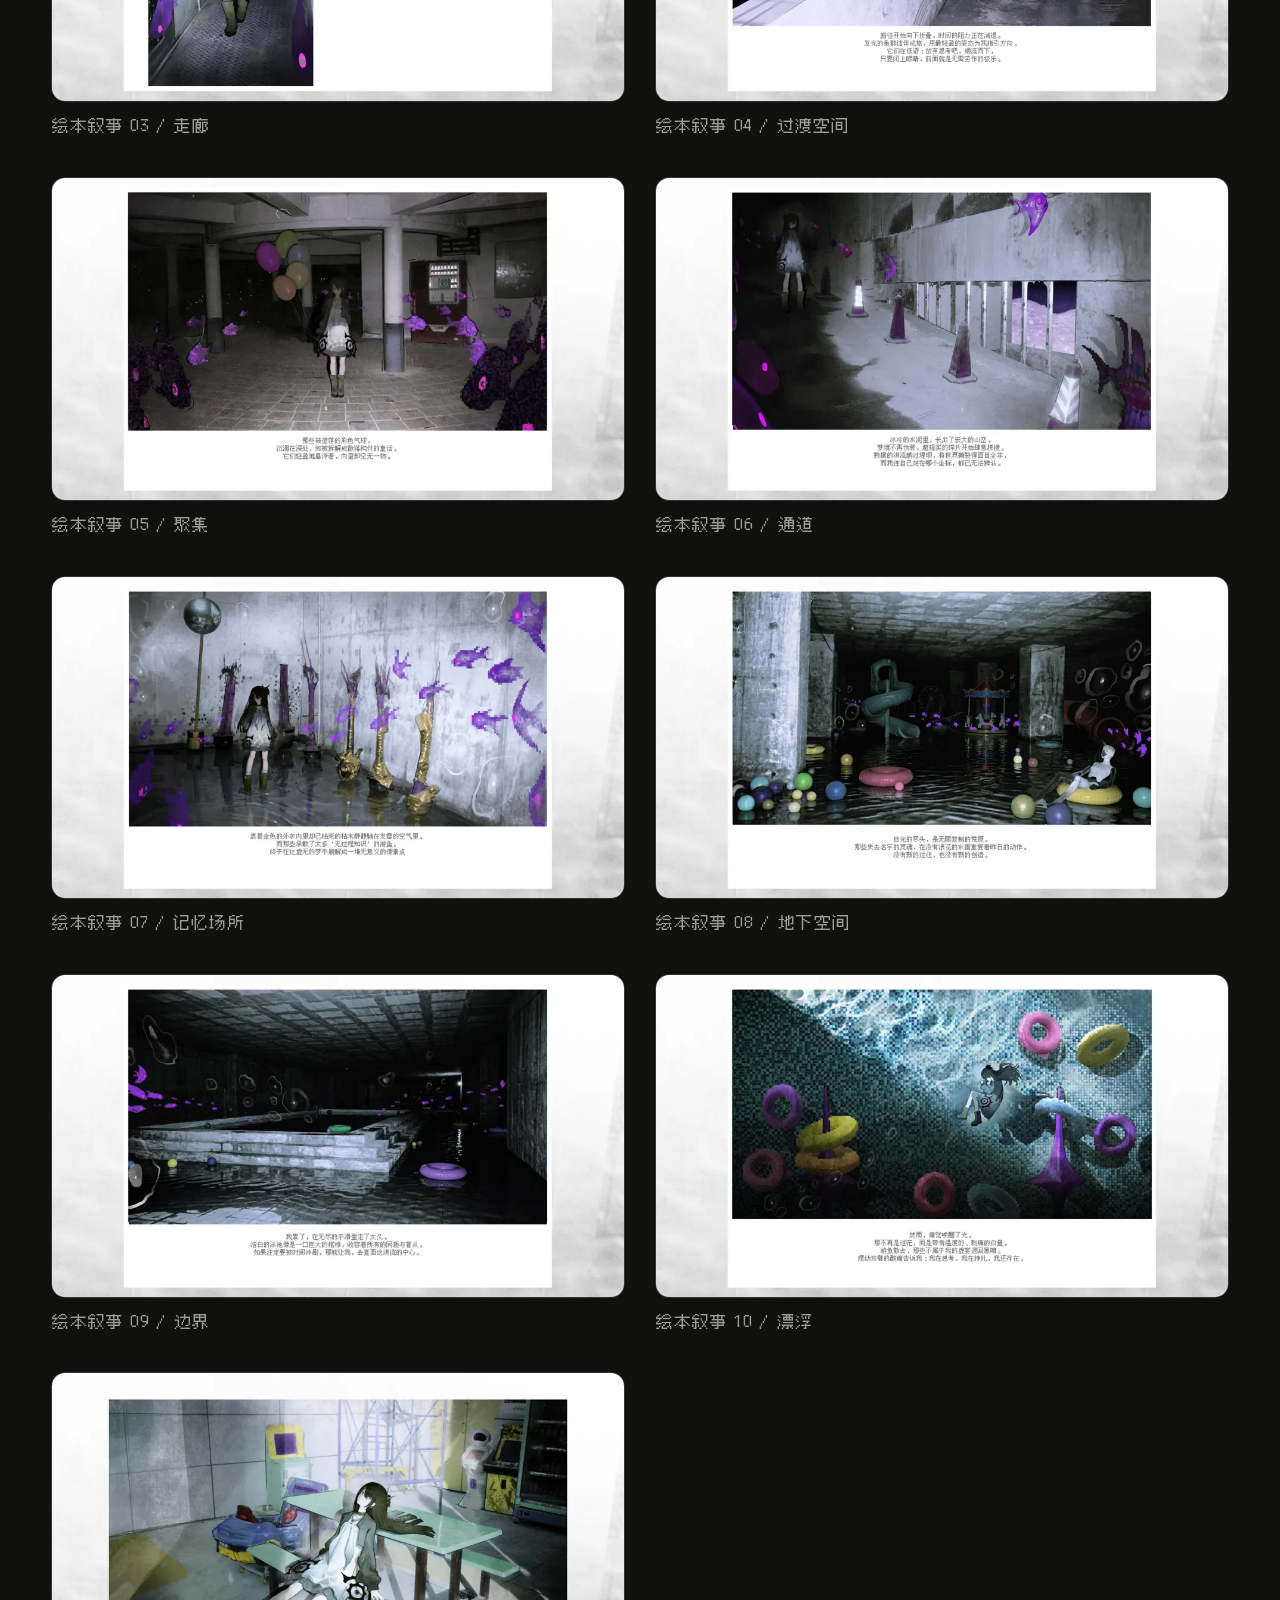
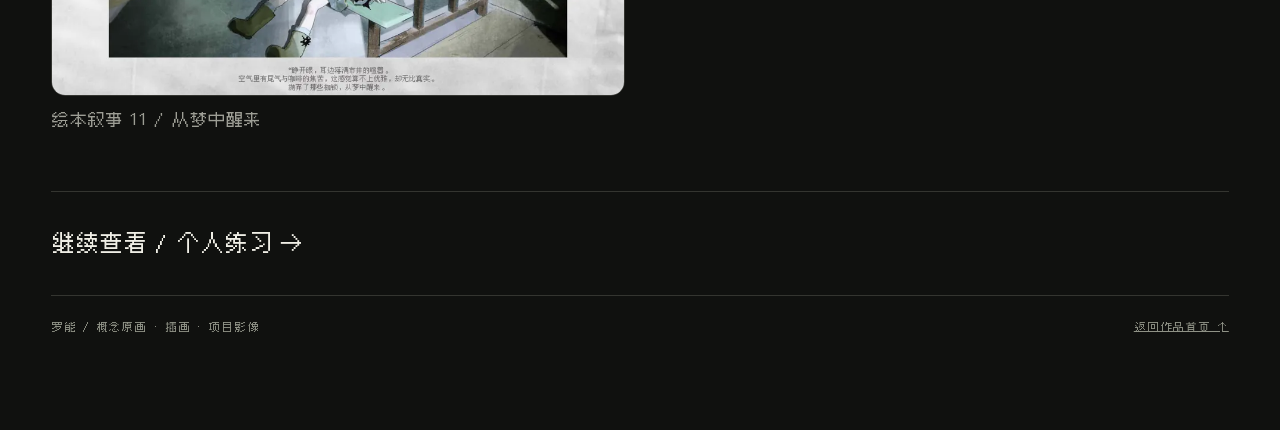
==== commit 03479529: "Unify floating navigation and optimize gallery image delivery" ====
--- a/docs/distortion.html
+++ b/docs/distortion.html
@@ -1 +1 @@
-<!doctype html><html lang="zh-CN"><head><meta charset="utf-8"><meta name="viewport" content="width=device-width,initial-scale=1"><meta name="theme-color" content="#10110f"><title>失真地 · 概念设定集 | 罗能作品展示</title><meta name="description" content="基于过渡空间与梦核亚文化美学的绘本设计，展示调研、角色设定与完整绘本叙事；入围第七届GGAC数字艺术大赛。"><link rel="preload" href="assets/fonts/Cubic11-portfolio.woff2?v=20261022-ggac" as="font" type="font/woff2" crossorigin><link rel="stylesheet" href="assets/site.css?v=20261023-cover-ratio"><link rel="stylesheet" href="assets/motion.css?v=20261023-preview7"></head><body><button type="button" id="nav-toggle" class="nav-toggle" aria-controls="site-sidebar" aria-expanded="false"><svg viewBox="0 0 20 20" aria-hidden="true"><path d="M3 5h14M3 10h14M3 15h14"/></svg><span>目录</span></button><button type="button" id="nav-scrim" class="nav-scrim" aria-label="关闭作品目录" tabindex="-1"></button><aside id="site-sidebar" class="site-sidebar" aria-label="作品目录"><div class="sidebar-top"><span>作品目录</span><button type="button" id="nav-close" class="nav-close" aria-label="关闭作品目录">关闭 X</button></div><nav aria-label="侧边作品导航"><a href="index.html">全部作品</a><a href="horror.html">01 / 惊悚乐园</a><a href="hirata.html">02 / 平田的世界</a><a href="peace.html">03 / 和平精英</a><a href="distortion.html" aria-current="page">04 / 失真地</a><a href="practice.html">05 / 个人练习</a></nav><p class="sidebar-note">罗能 / 作品展示<br>概念原画 · 插画 · 项目影像</p></aside><div class="wrap"><header><a class="identity" href="index.html" style="text-decoration:none"><span class="monogram" aria-hidden="true">LN</span><span>罗能 · 作品展示</span></a><span class="header-current">失真地</span></header><main><section class="intro"><div><p class="eyebrow">ILLUSTRATED NARRATIVE / CONCEPT DESIGN</p><h1>失真地<span>概念设定集</span></h1></div><p>过渡空间 · 梦核美学<br>绘本设计 / 罗能</p></section><section class="content-section"><p class="project-honor"><span>作品荣誉</span>入围第七届 GGAC 数字艺术大赛</p><h2>从熟悉的空间进入失真的梦境</h2><p>基于过渡空间与梦核亚文化美学的绘本设计。通过熟悉的交通、走廊与地下空间，以及紫色生物、漂浮物和异常尺度，构建现实与梦境交叠的视觉体验。</p><h3>创作方法</h3><p>根据叙事需求进行线下调研与摄影，收集带有时代记忆的场所作为氛围参考；结合 Blender 与 fSpy 辅助人物透视和空间构建，再完成角色、视觉元素与系列插画。</p></section><nav class="toc" aria-label="本页目录"><a href="#process">创作思路</a><a href="#settings">角色与元素</a><a href="#narrative">绘本叙事</a></nav><section id="process" class="content-section"><h2>调研与视觉实验</h2><div class="gallery"><figure><button type="button" data-image="assets/distortion-cover.png" data-label="概念设定集 / 项目封面" aria-label="放大查看：概念设定集 / 项目封面"><img loading="lazy" src="assets/distortion-cover.png" alt="概念设定集 / 项目封面" width="1920" height="1080"></button><figcaption>概念设定集 / 项目封面</figcaption></figure><figure><button type="button" data-image="assets/portfolio/distortion-02.jpg" data-label="创作思路 / 线下调研与空间建构" aria-label="放大查看：创作思路 / 线下调研与空间建构"><img loading="lazy" src="assets/portfolio/distortion-02.jpg" alt="创作思路 / 线下调研与空间建构" width="1920" height="1080"></button><figcaption>创作思路 / 线下调研与空间建构</figcaption></figure></div></section><section id="settings" class="content-section"><h2>角色与视觉元素</h2><div class="gallery"><figure><button type="button" data-image="assets/portfolio/distortion-03.jpg" data-label="角色设定 / 服装与轮廓" aria-label="放大查看：角色设定 / 服装与轮廓"><img loading="lazy" src="assets/portfolio/distortion-03.jpg" alt="角色设定 / 服装与轮廓" width="1920" height="1080"></button><figcaption>角色设定 / 服装与轮廓</figcaption></figure><figure><button type="button" data-image="assets/portfolio/distortion-04.jpg" data-label="人物与视觉元素设定" aria-label="放大查看：人物与视觉元素设定"><img loading="lazy" src="assets/portfolio/distortion-04.jpg" alt="人物与视觉元素设定" width="1920" height="1080"></button><figcaption>人物与视觉元素设定</figcaption></figure><figure><button type="button" data-image="assets/portfolio/distortion-05.jpg" data-label="梦境生物 / 生物形态设计" aria-label="放大查看：梦境生物 / 生物形态设计"><img loading="lazy" src="assets/portfolio/distortion-05.jpg" alt="梦境生物 / 生物形态设计" width="1920" height="1080"></button><figcaption>梦境生物 / 生物形态设计</figcaption></figure></div></section><section id="narrative" class="content-section"><h2>绘本叙事 / 完整图像序列</h2><p class="gallery-note">按作品集原顺序展示；点击图像可放大阅读。</p><div class="gallery"><figure><button type="button" data-image="assets/portfolio/distortion-06.jpg" data-label="绘本叙事 01 / 车厢" aria-label="放大查看：绘本叙事 01 / 车厢"><img loading="lazy" src="assets/portfolio/distortion-06.jpg" alt="绘本叙事 01 / 车厢" width="1920" height="1080"></button><figcaption>绘本叙事 01 / 车厢</figcaption></figure><figure><button type="button" data-image="assets/portfolio/distortion-07.jpg" data-label="绘本叙事 02 / 失真空间" aria-label="放大查看：绘本叙事 02 / 失真空间"><img loading="lazy" src="assets/portfolio/distortion-07.jpg" alt="绘本叙事 02 / 失真空间" width="1920" height="1080"></button><figcaption>绘本叙事 02 / 失真空间</figcaption></figure><figure><button type="button" data-image="assets/portfolio/distortion-08.jpg" data-label="绘本叙事 03 / 走廊" aria-label="放大查看：绘本叙事 03 / 走廊"><img loading="lazy" src="assets/portfolio/distortion-08.jpg" alt="绘本叙事 03 / 走廊" width="1920" height="1080"></button><figcaption>绘本叙事 03 / 走廊</figcaption></figure><figure><button type="button" data-image="assets/portfolio/distortion-09.jpg" data-label="绘本叙事 04 / 过渡空间" aria-label="放大查看：绘本叙事 04 / 过渡空间"><img loading="lazy" src="assets/portfolio/distortion-09.jpg" alt="绘本叙事 04 / 过渡空间" width="1920" height="1080"></button><figcaption>绘本叙事 04 / 过渡空间</figcaption></figure><figure><button type="button" data-image="assets/portfolio/distortion-10.jpg" data-label="绘本叙事 05 / 聚集" aria-label="放大查看：绘本叙事 05 / 聚集"><img loading="lazy" src="assets/portfolio/distortion-10.jpg" alt="绘本叙事 05 / 聚集" width="1920" height="1080"></button><figcaption>绘本叙事 05 / 聚集</figcaption></figure><figure><button type="button" data-image="assets/portfolio/distortion-11.jpg" data-label="绘本叙事 06 / 通道" aria-label="放大查看：绘本叙事 06 / 通道"><img loading="lazy" src="assets/portfolio/distortion-11.jpg" alt="绘本叙事 06 / 通道" width="1920" height="1080"></button><figcaption>绘本叙事 06 / 通道</figcaption></figure><figure><button type="button" data-image="assets/portfolio/distortion-12.jpg" data-label="绘本叙事 07 / 记忆场所" aria-label="放大查看：绘本叙事 07 / 记忆场所"><img loading="lazy" src="assets/portfolio/distortion-12.jpg" alt="绘本叙事 07 / 记忆场所" width="1920" height="1080"></button><figcaption>绘本叙事 07 / 记忆场所</figcaption></figure><figure><button type="button" data-image="assets/portfolio/distortion-13.jpg" data-label="绘本叙事 08 / 地下空间" aria-label="放大查看：绘本叙事 08 / 地下空间"><img loading="lazy" src="assets/portfolio/distortion-13.jpg" alt="绘本叙事 08 / 地下空间" width="1920" height="1080"></button><figcaption>绘本叙事 08 / 地下空间</figcaption></figure><figure><button type="button" data-image="assets/portfolio/distortion-14.jpg" data-label="绘本叙事 09 / 边界" aria-label="放大查看：绘本叙事 09 / 边界"><img loading="lazy" src="assets/portfolio/distortion-14.jpg" alt="绘本叙事 09 / 边界" width="1920" height="1080"></button><figcaption>绘本叙事 09 / 边界</figcaption></figure><figure><button type="button" data-image="assets/portfolio/distortion-15.jpg" data-label="绘本叙事 10 / 漂浮" aria-label="放大查看：绘本叙事 10 / 漂浮"><img loading="lazy" src="assets/portfolio/distortion-15.jpg" alt="绘本叙事 10 / 漂浮" width="1920" height="1080"></button><figcaption>绘本叙事 10 / 漂浮</figcaption></figure><figure><button type="button" data-image="assets/portfolio/distortion-16.jpg" data-label="绘本叙事 11 / 从梦中醒来" aria-label="放大查看：绘本叙事 11 / 从梦中醒来"><img loading="lazy" src="assets/portfolio/distortion-16.jpg" alt="绘本叙事 11 / 从梦中醒来" width="1920" height="1080"></button><figcaption>绘本叙事 11 / 从梦中醒来</figcaption></figure></div></section><a class="next-project" href="practice.html">继续查看 / 个人练习 →</a></main><footer><span>罗能 / 概念原画 · 插画 · 项目影像</span><a href="index.html">返回作品首页 ↑</a></footer></div><script src="assets/gallery.js"></script><script src="assets/navigation.js?v=20261023-preview7"></script><script src="assets/motion.js?v=20261023-preview7"></script></body></html>+<!doctype html><html lang="zh-CN"><head><meta charset="utf-8"><meta name="viewport" content="width=device-width,initial-scale=1"><meta name="theme-color" content="#10110f"><title>失真地 · 概念设定集 | 罗能作品展示</title><meta name="description" content="基于过渡空间与梦核亚文化美学的绘本设计，展示调研、角色设定与完整绘本叙事；入围第七届GGAC数字艺术大赛。"><link rel="preload" href="assets/fonts/Cubic11-portfolio.woff2?v=20261022-ggac" as="font" type="font/woff2" crossorigin><link rel="stylesheet" href="assets/site.css?v=20261023-fast11"><link rel="stylesheet" href="assets/motion.css?v=20261023-fast11"></head><body><button type="button" id="nav-toggle" class="nav-toggle" aria-controls="site-sidebar" aria-expanded="false"><svg viewBox="0 0 20 20" aria-hidden="true"><path d="M3 5h14M3 10h14M3 15h14"/></svg><span>目录</span></button><button type="button" id="nav-scrim" class="nav-scrim" aria-label="关闭作品目录" tabindex="-1"></button><aside id="site-sidebar" class="site-sidebar" aria-label="作品目录"><div class="sidebar-top"><span>作品目录</span><button type="button" id="nav-close" class="nav-close" aria-label="关闭作品目录">关闭 X</button></div><nav aria-label="侧边作品导航"><a href="index.html">全部作品</a><a href="horror.html">01 / 惊悚乐园</a><a href="hirata.html">02 / 平田的世界</a><a href="peace.html">03 / 和平精英</a><a href="distortion.html" aria-current="page">04 / 失真地</a><a href="practice.html">05 / 个人练习</a></nav><p class="sidebar-note">罗能 / 作品展示<br>概念原画 · 插画 · 项目影像</p></aside><div class="wrap"><header><a class="identity" href="index.html" style="text-decoration:none"><span class="monogram" aria-hidden="true">LN</span><span>罗能 · 作品展示</span></a><span class="header-current">失真地</span></header><main><section class="intro"><div><p class="eyebrow">ILLUSTRATED NARRATIVE / CONCEPT DESIGN</p><h1>失真地<span>概念设定集</span></h1></div><p>过渡空间 · 梦核美学<br>绘本设计 / 罗能</p></section><section class="content-section"><p class="project-honor"><span>作品荣誉</span>入围第七届 GGAC 数字艺术大赛</p><h2>从熟悉的空间进入失真的梦境</h2><p>基于过渡空间与梦核亚文化美学的绘本设计。通过熟悉的交通、走廊与地下空间，以及紫色生物、漂浮物和异常尺度，构建现实与梦境交叠的视觉体验。</p><h3>创作方法</h3><p>根据叙事需求进行线下调研与摄影，收集带有时代记忆的场所作为氛围参考；结合 Blender 与 fSpy 辅助人物透视和空间构建，再完成角色、视觉元素与系列插画。</p></section><nav class="toc" aria-label="本页目录"><a href="#process">创作思路</a><a href="#settings">角色与元素</a><a href="#narrative">绘本叙事</a></nav><section id="process" class="content-section"><h2>调研与视觉实验</h2><div class="gallery"><figure><button type="button" data-image="assets/distortion-cover-view.webp" data-label="概念设定集 / 项目封面" aria-label="放大查看：概念设定集 / 项目封面"><img decoding="async" loading="lazy" src="assets/distortion-cover-thumb.webp" alt="概念设定集 / 项目封面" width="1920" height="1080"></button><figcaption>概念设定集 / 项目封面</figcaption></figure><figure><button type="button" data-image="assets/portfolio/distortion-02-view.webp" data-label="创作思路 / 线下调研与空间建构" aria-label="放大查看：创作思路 / 线下调研与空间建构"><img decoding="async" loading="lazy" src="assets/portfolio/distortion-02-thumb.webp" alt="创作思路 / 线下调研与空间建构" width="1920" height="1080"></button><figcaption>创作思路 / 线下调研与空间建构</figcaption></figure></div></section><section id="settings" class="content-section"><h2>角色与视觉元素</h2><div class="gallery"><figure><button type="button" data-image="assets/portfolio/distortion-03-view.webp" data-label="角色设定 / 服装与轮廓" aria-label="放大查看：角色设定 / 服装与轮廓"><img decoding="async" loading="lazy" src="assets/portfolio/distortion-03-thumb.webp" alt="角色设定 / 服装与轮廓" width="1920" height="1080"></button><figcaption>角色设定 / 服装与轮廓</figcaption></figure><figure><button type="button" data-image="assets/portfolio/distortion-04-view.webp" data-label="人物与视觉元素设定" aria-label="放大查看：人物与视觉元素设定"><img decoding="async" loading="lazy" src="assets/portfolio/distortion-04-thumb.webp" alt="人物与视觉元素设定" width="1920" height="1080"></button><figcaption>人物与视觉元素设定</figcaption></figure><figure><button type="button" data-image="assets/portfolio/distortion-05-view.webp" data-label="梦境生物 / 生物形态设计" aria-label="放大查看：梦境生物 / 生物形态设计"><img decoding="async" loading="lazy" src="assets/portfolio/distortion-05-thumb.webp" alt="梦境生物 / 生物形态设计" width="1920" height="1080"></button><figcaption>梦境生物 / 生物形态设计</figcaption></figure></div></section><section id="narrative" class="content-section"><h2>绘本叙事 / 完整图像序列</h2><p class="gallery-note">按作品集原顺序展示；点击图像可放大阅读。</p><div class="gallery"><figure><button type="button" data-image="assets/portfolio/distortion-06-view.webp" data-label="绘本叙事 01 / 车厢" aria-label="放大查看：绘本叙事 01 / 车厢"><img decoding="async" loading="lazy" src="assets/portfolio/distortion-06-thumb.webp" alt="绘本叙事 01 / 车厢" width="1920" height="1080"></button><figcaption>绘本叙事 01 / 车厢</figcaption></figure><figure><button type="button" data-image="assets/portfolio/distortion-07-view.webp" data-label="绘本叙事 02 / 失真空间" aria-label="放大查看：绘本叙事 02 / 失真空间"><img decoding="async" loading="lazy" src="assets/portfolio/distortion-07-thumb.webp" alt="绘本叙事 02 / 失真空间" width="1920" height="1080"></button><figcaption>绘本叙事 02 / 失真空间</figcaption></figure><figure><button type="button" data-image="assets/portfolio/distortion-08-view.webp" data-label="绘本叙事 03 / 走廊" aria-label="放大查看：绘本叙事 03 / 走廊"><img decoding="async" loading="lazy" src="assets/portfolio/distortion-08-thumb.webp" alt="绘本叙事 03 / 走廊" width="1920" height="1080"></button><figcaption>绘本叙事 03 / 走廊</figcaption></figure><figure><button type="button" data-image="assets/portfolio/distortion-09-view.webp" data-label="绘本叙事 04 / 过渡空间" aria-label="放大查看：绘本叙事 04 / 过渡空间"><img decoding="async" loading="lazy" src="assets/portfolio/distortion-09-thumb.webp" alt="绘本叙事 04 / 过渡空间" width="1920" height="1080"></button><figcaption>绘本叙事 04 / 过渡空间</figcaption></figure><figure><button type="button" data-image="assets/portfolio/distortion-10-view.webp" data-label="绘本叙事 05 / 聚集" aria-label="放大查看：绘本叙事 05 / 聚集"><img decoding="async" loading="lazy" src="assets/portfolio/distortion-10-thumb.webp" alt="绘本叙事 05 / 聚集" width="1920" height="1080"></button><figcaption>绘本叙事 05 / 聚集</figcaption></figure><figure><button type="button" data-image="assets/portfolio/distortion-11-view.webp" data-label="绘本叙事 06 / 通道" aria-label="放大查看：绘本叙事 06 / 通道"><img decoding="async" loading="lazy" src="assets/portfolio/distortion-11-thumb.webp" alt="绘本叙事 06 / 通道" width="1920" height="1080"></button><figcaption>绘本叙事 06 / 通道</figcaption></figure><figure><button type="button" data-image="assets/portfolio/distortion-12-view.webp" data-label="绘本叙事 07 / 记忆场所" aria-label="放大查看：绘本叙事 07 / 记忆场所"><img decoding="async" loading="lazy" src="assets/portfolio/distortion-12-thumb.webp" alt="绘本叙事 07 / 记忆场所" width="1920" height="1080"></button><figcaption>绘本叙事 07 / 记忆场所</figcaption></figure><figure><button type="button" data-image="assets/portfolio/distortion-13-view.webp" data-label="绘本叙事 08 / 地下空间" aria-label="放大查看：绘本叙事 08 / 地下空间"><img decoding="async" loading="lazy" src="assets/portfolio/distortion-13-thumb.webp" alt="绘本叙事 08 / 地下空间" width="1920" height="1080"></button><figcaption>绘本叙事 08 / 地下空间</figcaption></figure><figure><button type="button" data-image="assets/portfolio/distortion-14-view.webp" data-label="绘本叙事 09 / 边界" aria-label="放大查看：绘本叙事 09 / 边界"><img decoding="async" loading="lazy" src="assets/portfolio/distortion-14-thumb.webp" alt="绘本叙事 09 / 边界" width="1920" height="1080"></button><figcaption>绘本叙事 09 / 边界</figcaption></figure><figure><button type="button" data-image="assets/portfolio/distortion-15-view.webp" data-label="绘本叙事 10 / 漂浮" aria-label="放大查看：绘本叙事 10 / 漂浮"><img decoding="async" loading="lazy" src="assets/portfolio/distortion-15-thumb.webp" alt="绘本叙事 10 / 漂浮" width="1920" height="1080"></button><figcaption>绘本叙事 10 / 漂浮</figcaption></figure><figure><button type="button" data-image="assets/portfolio/distortion-16-view.webp" data-label="绘本叙事 11 / 从梦中醒来" aria-label="放大查看：绘本叙事 11 / 从梦中醒来"><img decoding="async" loading="lazy" src="assets/portfolio/distortion-16-thumb.webp" alt="绘本叙事 11 / 从梦中醒来" width="1920" height="1080"></button><figcaption>绘本叙事 11 / 从梦中醒来</figcaption></figure></div></section><a class="next-project" href="practice.html">继续查看 / 个人练习 →</a></main><footer><span>罗能 / 概念原画 · 插画 · 项目影像</span><a href="index.html">返回作品首页 ↑</a></footer></div><script src="assets/gallery.js"></script><script src="assets/navigation.js?v=20261023-fast11"></script><script src="assets/motion.js?v=20261023-fast11"></script><script src="assets/switcher.js?v=20261023-fast11"></script></body></html>
--- a/docs/assets/motion.css
+++ b/docs/assets/motion.css
@@ -49,3 +49,28 @@
 .prepared-preview{position:fixed;left:-20000px;top:0;border:0;pointer-events:none;visibility:hidden}
 .project-preview-live{position:absolute;border:0;pointer-events:none;z-index:1;max-width:none;visibility:visible;background:#10110f}
 .card-window .window-original{z-index:2}
+.switch-preload{position:fixed;left:-30000px;top:0;border:0;visibility:hidden;pointer-events:none}
+.project-switcher{position:fixed;inset:0;z-index:7000;background:#11170feF;backdrop-filter:blur(20px);-webkit-backdrop-filter:blur(20px);overflow:hidden}
+.switch-heading{position:absolute;left:0;right:0;top:max(20px,env(safe-area-inset-top));text-align:center;color:#d9e6a7;font-size:15px;letter-spacing:.15em}
+.switch-stack{position:absolute;top:70px;bottom:max(22px,env(safe-area-inset-bottom));left:50%;transform:translateX(-50%);width:min(460px,78vw);display:flex;flex-direction:column;gap:12px}
+.switch-tile{position:relative;flex:1;min-height:0;border:1px solid #62724e;border-radius:20px;background:#151710;overflow:hidden;box-shadow:0 8px 24px #0005}
+.switch-tile iframe{position:absolute;inset:0;border:0;transform-origin:top left;pointer-events:none}
+.switch-tile span{position:absolute;inset:auto 0 0;background:#141a10ee;color:#efeee5;padding:9px 14px;font-size:14px}
+.switch-page-preview{position:absolute;left:0;top:0;border:0;max-width:none;pointer-events:none;background:#10110f;transform-origin:top left}
+.switch-window{position:fixed;inset:auto;z-index:3;background:#10110f;overflow:hidden;contain:layout paint;box-shadow:0 20px 80px #0008}
+.switch-selection{position:fixed;z-index:2;pointer-events:none;box-sizing:border-box;border:2px solid #d9e6a7;box-shadow:0 0 24px #d9e6a733;border-radius:20px}
+.switch-live{position:fixed;inset:0;width:100%;height:100%;border:0;z-index:7001;background:#10110f}
+@media(max-height:550px){.switch-heading{top:12px}.switch-stack{top:44px;bottom:12px;gap:6px}.switch-tile span{font-size:11px;padding:4px 12px}}
+.menu-expand-window{z-index:8000;border:1px solid #73805b;background:#10110f;box-shadow:0 20px 70px #0008;will-change:left,top,width,height}
+.switch-live{z-index:8001}
+/* One compact floating directory at every screen size. */
+body{padding-left:0}
+.site-sidebar{top:auto;left:16px;bottom:calc(max(20px,env(safe-area-inset-bottom)) + 60px);width:min(340px,calc(100vw - 32px));max-height:calc(100dvh - 110px);padding:22px 18px;border:1px solid #73805b;border-radius:24px;background:#1b2018f5;backdrop-filter:blur(24px);-webkit-backdrop-filter:blur(24px);box-shadow:0 24px 80px #0009;transform:translateY(16px) scale(.92);transform-origin:24px bottom;transition:transform .38s cubic-bezier(.22,.8,.18,1),visibility .38s;visibility:hidden;overflow-y:auto}
+.nav-open .site-sidebar{transform:translateY(0) scale(1);visibility:visible}
+.nav-toggle{display:flex;align-items:center;gap:7px;position:fixed;left:16px;bottom:max(20px,env(safe-area-inset-bottom));z-index:990;min-height:48px;padding:11px 14px;background:#202719;color:var(--paper);border:1px solid #899573;box-shadow:0 3px 18px #0007;font-size:16.5px}
+.nav-toggle svg{width:18px;height:18px;stroke:currentColor;fill:none;stroke-width:1.5}
+.nav-close{display:block;color:var(--paper);font-size:14px;min-height:44px;background:transparent;border:1px solid var(--line);padding:8px 10px}
+.nav-open .nav-scrim{display:block;position:fixed;inset:0;width:100%;height:100%;border:0;background:#0005;z-index:1000;backdrop-filter:blur(3px);-webkit-backdrop-filter:blur(3px)}
+.nav-open{overflow:hidden}.nav-open .nav-toggle{z-index:1011;background:#354128;border-color:#d9e6a7}
+.sidebar-top{margin-bottom:14px;font-size:20px}.sidebar-note{margin:18px 10px 0}.site-sidebar nav{gap:5px}.site-sidebar nav a{padding:10px;min-height:44px}.wrap>footer{padding-bottom:94px}
+@media(prefers-reduced-motion:reduce){.site-sidebar,.nav-toggle{transition:none!important}}
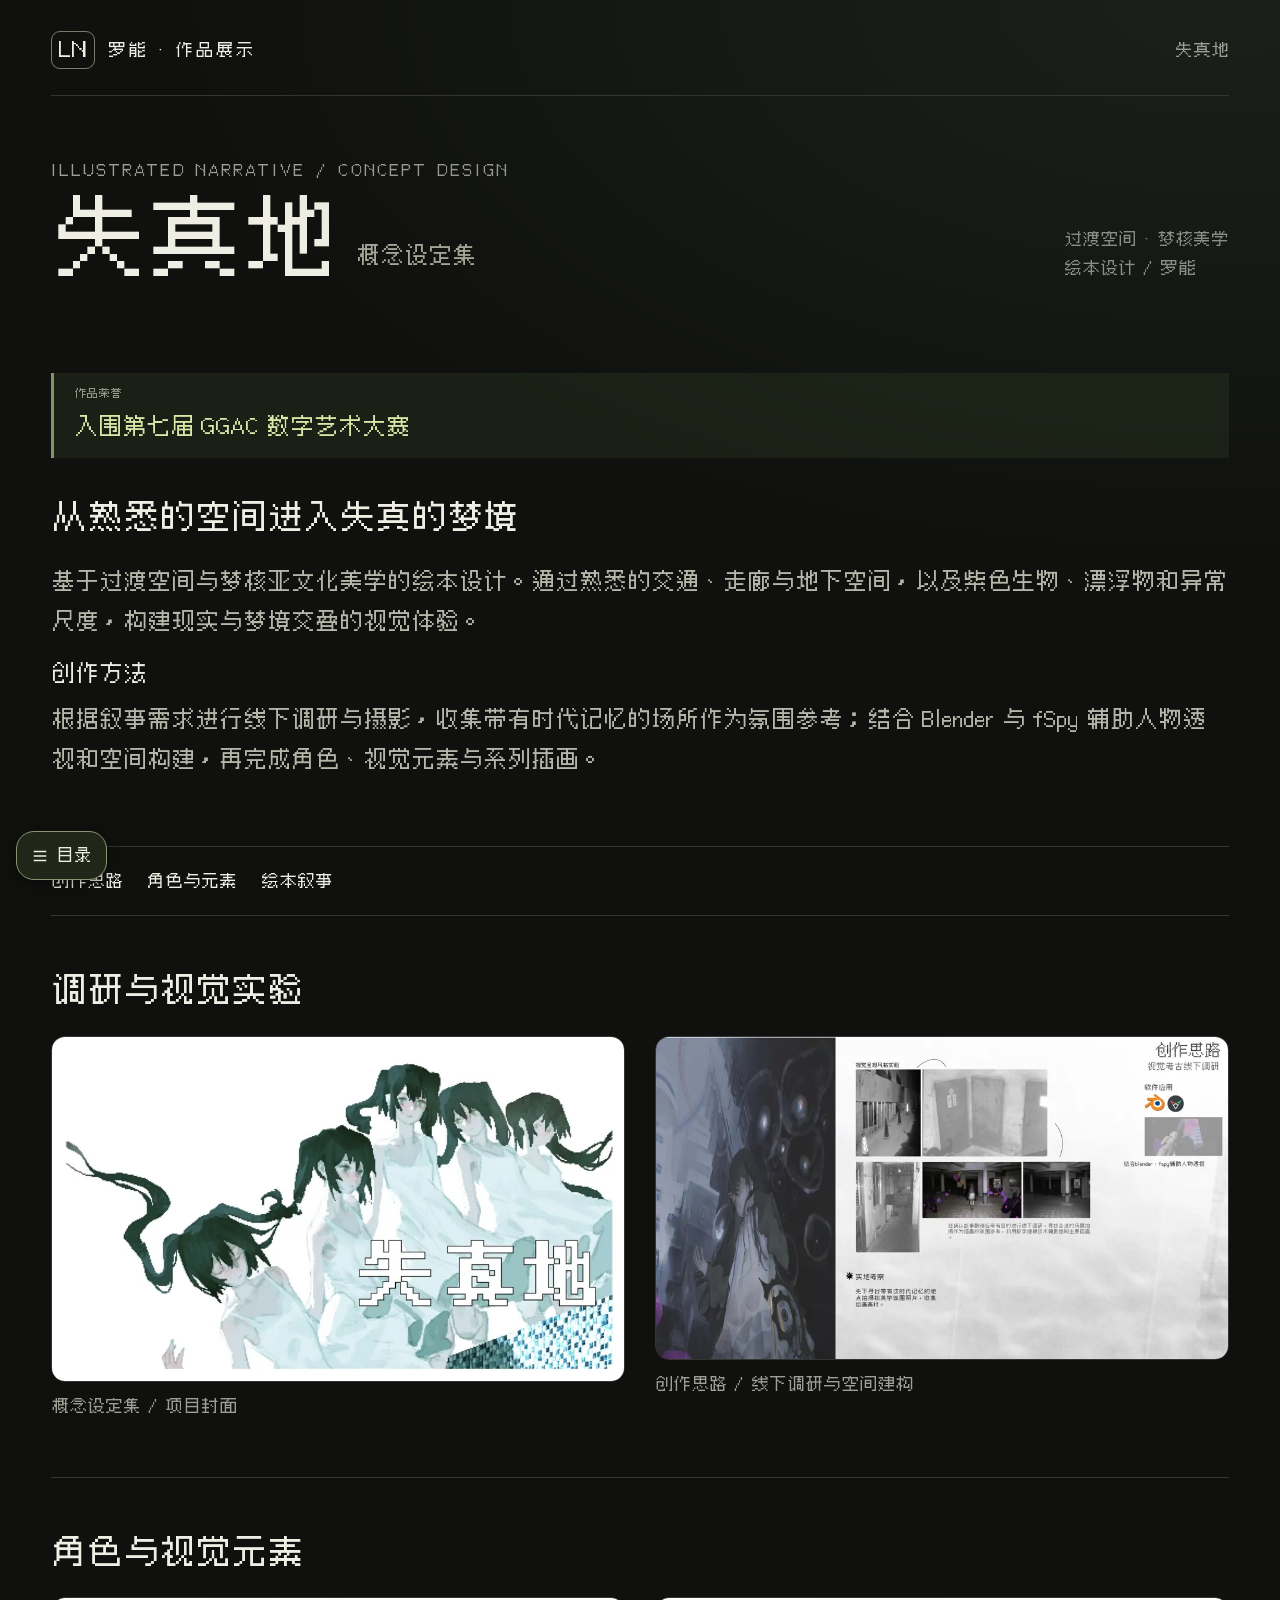
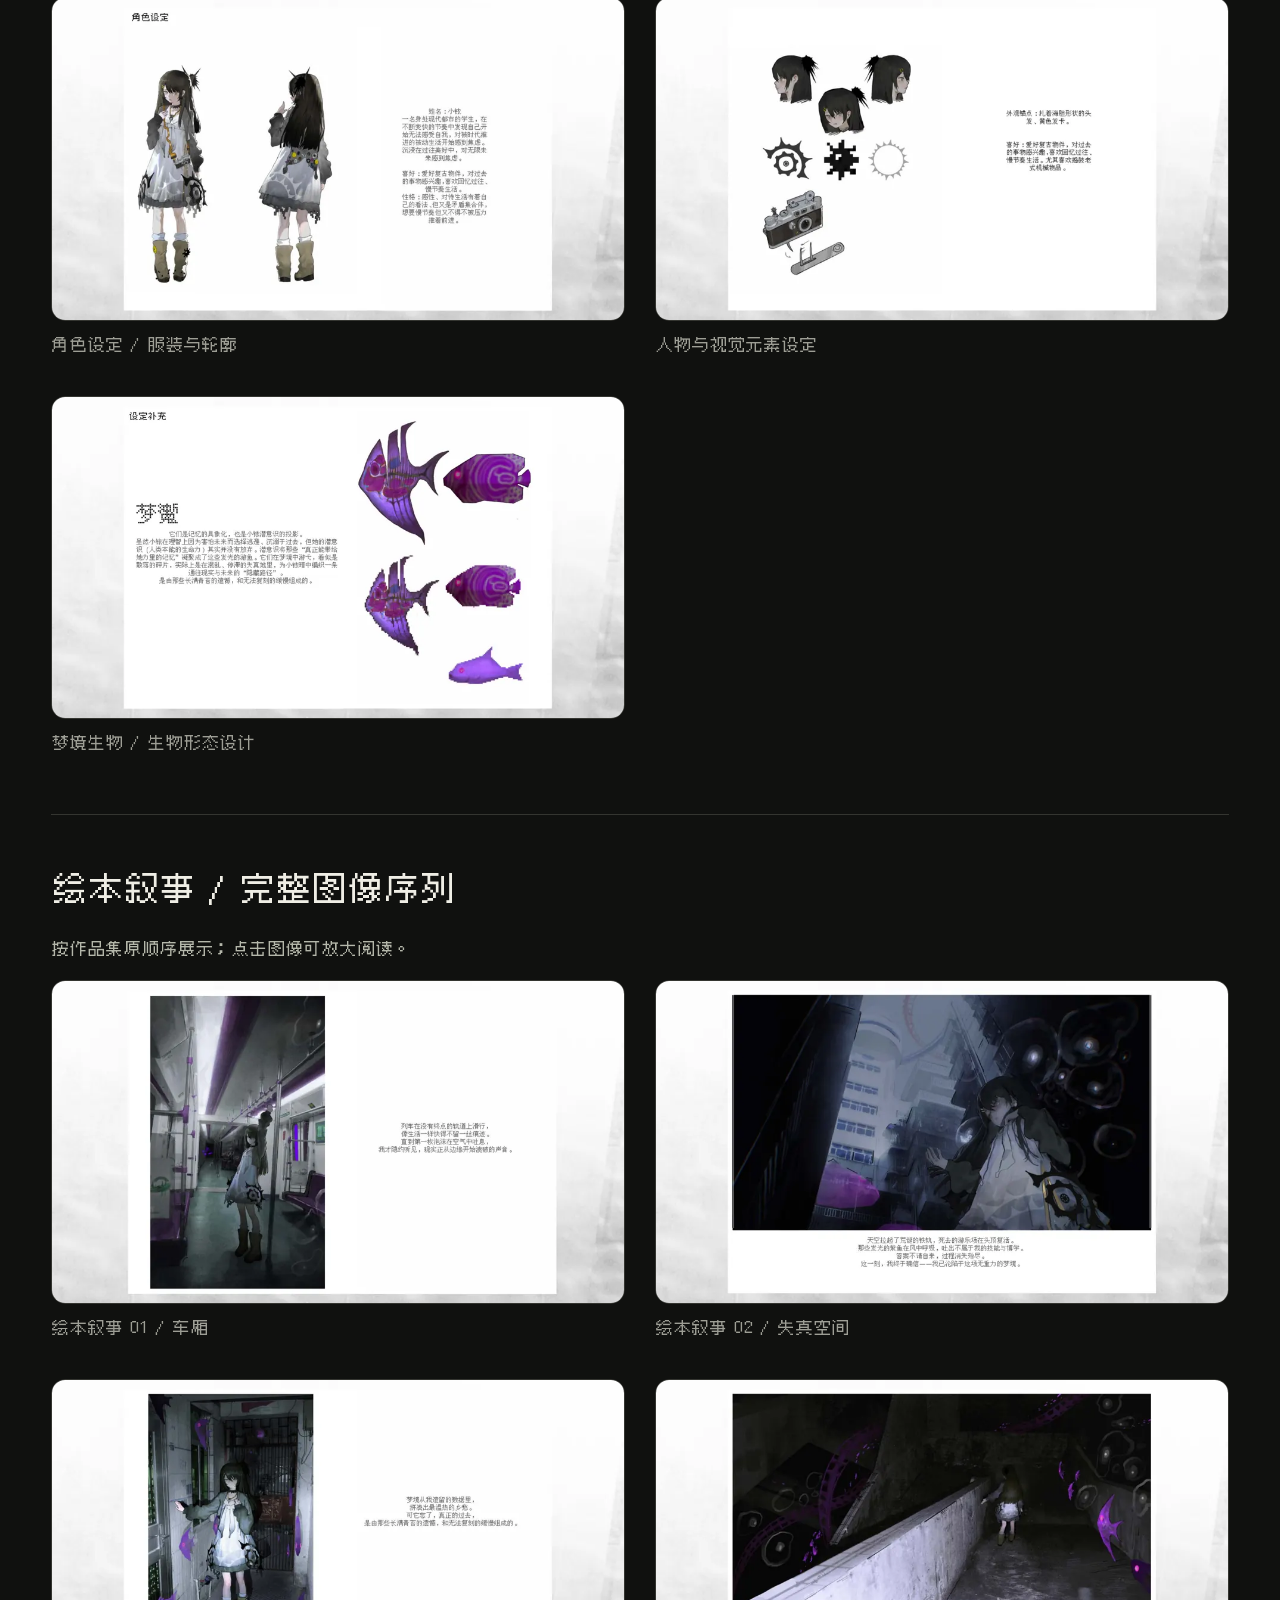
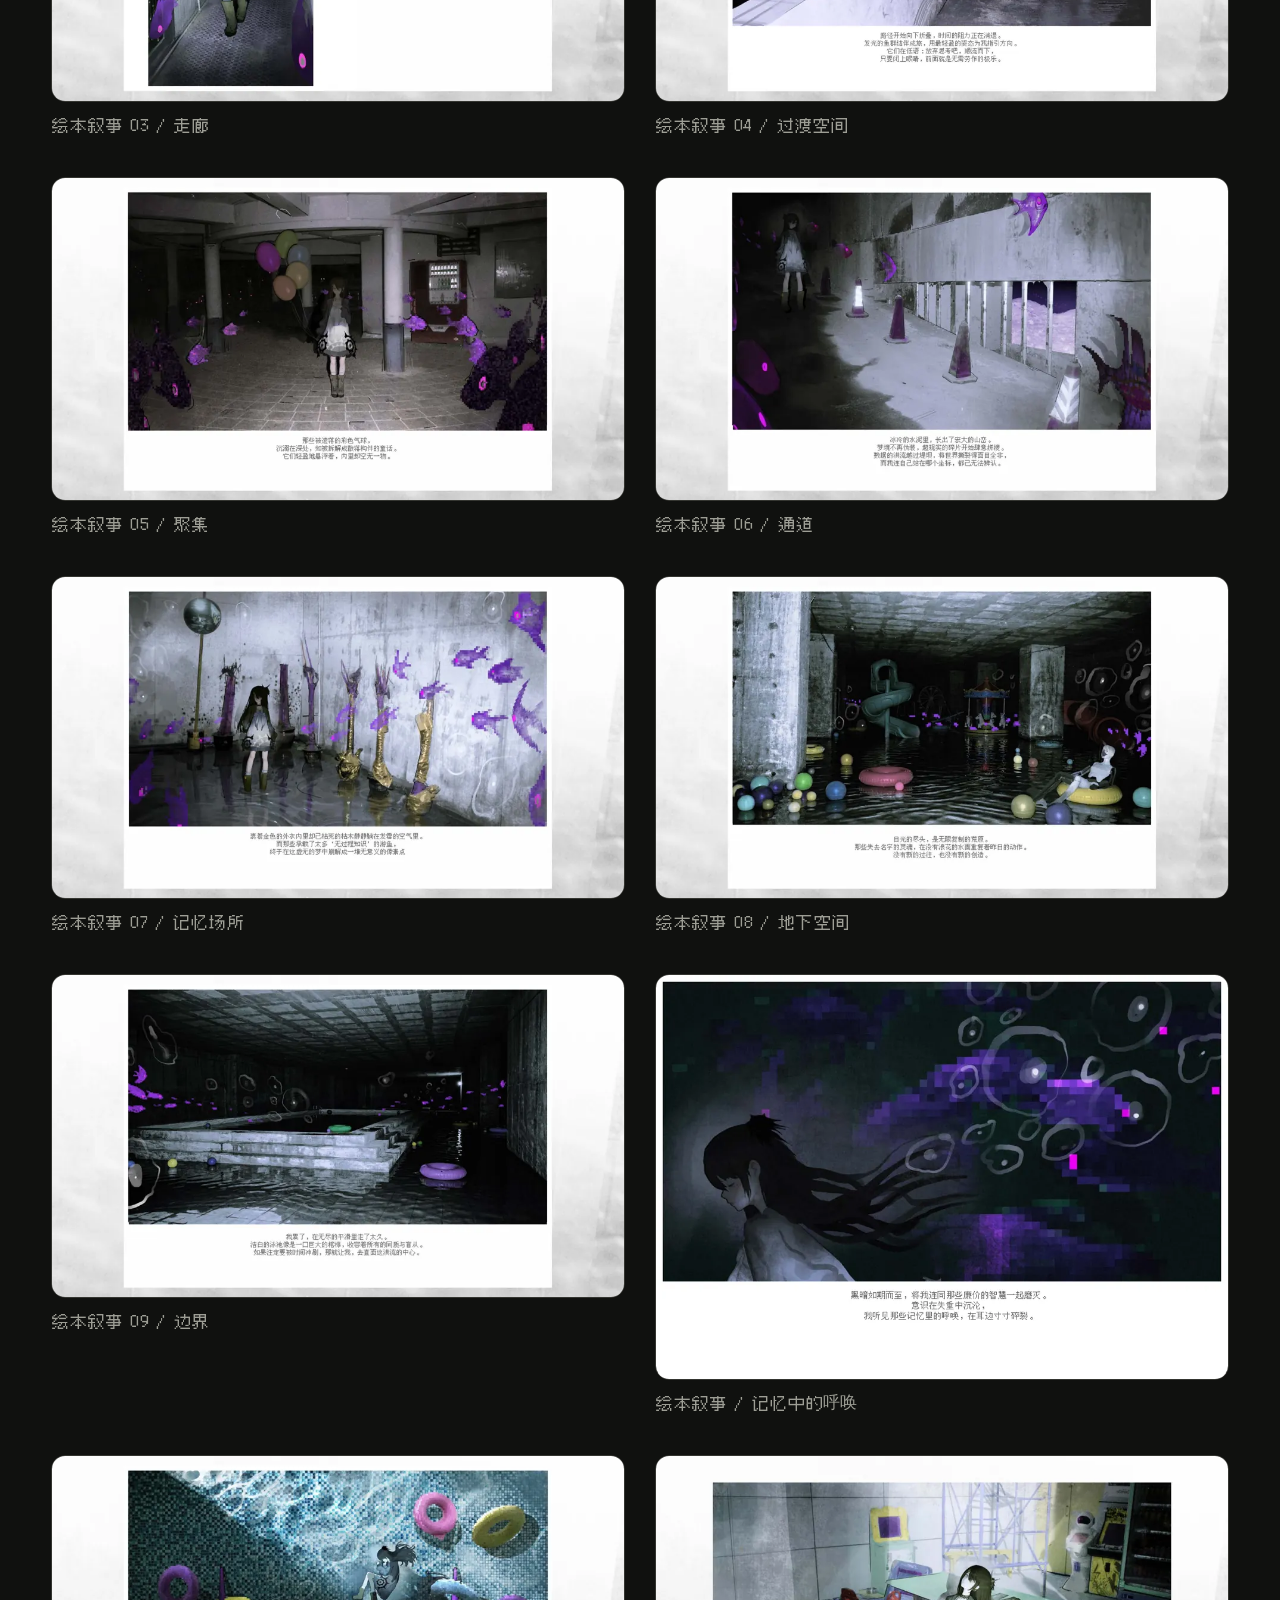
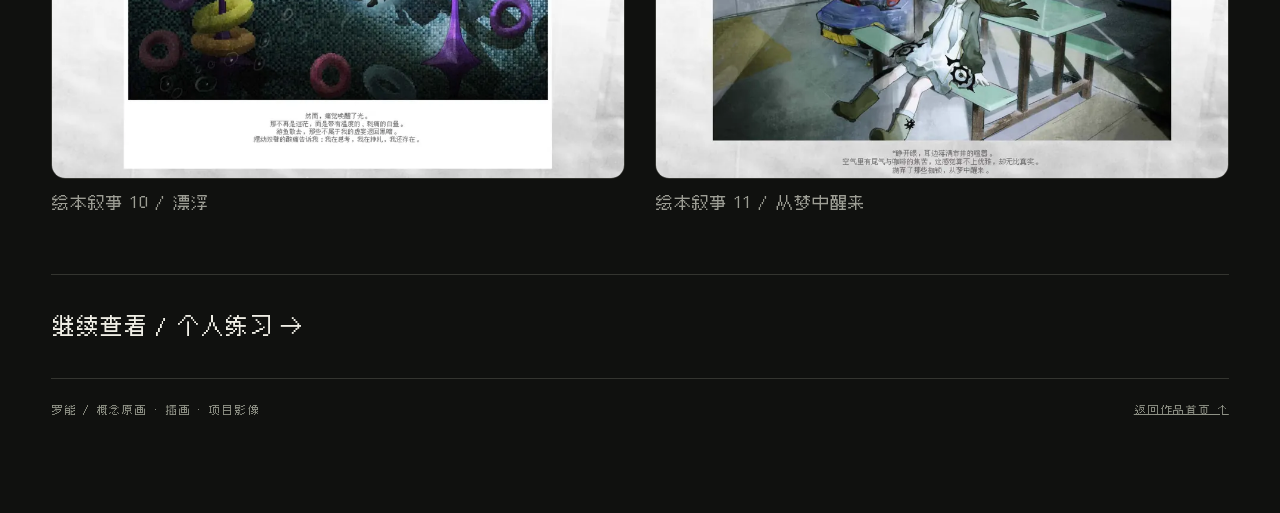
==== commit 54f3fd36: "Insert new Distortion illustration between narrative pages 09 and 10" ====
--- a/docs/distortion.html
+++ b/docs/distortion.html
@@ -1 +1 @@
-<!doctype html><html lang="zh-CN"><head><meta charset="utf-8"><meta name="viewport" content="width=device-width,initial-scale=1"><meta name="theme-color" content="#10110f"><title>失真地 · 概念设定集 | 罗能作品展示</title><meta name="description" content="基于过渡空间与梦核亚文化美学的绘本设计，展示调研、角色设定与完整绘本叙事；入围第七届GGAC数字艺术大赛。"><link rel="preload" href="assets/fonts/Cubic11-portfolio.woff2?v=20261022-ggac" as="font" type="font/woff2" crossorigin><link rel="stylesheet" href="assets/site.css?v=20261023-fast11"><link rel="stylesheet" href="assets/motion.css?v=20261023-fast11"></head><body><button type="button" id="nav-toggle" class="nav-toggle" aria-controls="site-sidebar" aria-expanded="false"><svg viewBox="0 0 20 20" aria-hidden="true"><path d="M3 5h14M3 10h14M3 15h14"/></svg><span>目录</span></button><button type="button" id="nav-scrim" class="nav-scrim" aria-label="关闭作品目录" tabindex="-1"></button><aside id="site-sidebar" class="site-sidebar" aria-label="作品目录"><div class="sidebar-top"><span>作品目录</span><button type="button" id="nav-close" class="nav-close" aria-label="关闭作品目录">关闭 X</button></div><nav aria-label="侧边作品导航"><a href="index.html">全部作品</a><a href="horror.html">01 / 惊悚乐园</a><a href="hirata.html">02 / 平田的世界</a><a href="peace.html">03 / 和平精英</a><a href="distortion.html" aria-current="page">04 / 失真地</a><a href="practice.html">05 / 个人练习</a></nav><p class="sidebar-note">罗能 / 作品展示<br>概念原画 · 插画 · 项目影像</p></aside><div class="wrap"><header><a class="identity" href="index.html" style="text-decoration:none"><span class="monogram" aria-hidden="true">LN</span><span>罗能 · 作品展示</span></a><span class="header-current">失真地</span></header><main><section class="intro"><div><p class="eyebrow">ILLUSTRATED NARRATIVE / CONCEPT DESIGN</p><h1>失真地<span>概念设定集</span></h1></div><p>过渡空间 · 梦核美学<br>绘本设计 / 罗能</p></section><section class="content-section"><p class="project-honor"><span>作品荣誉</span>入围第七届 GGAC 数字艺术大赛</p><h2>从熟悉的空间进入失真的梦境</h2><p>基于过渡空间与梦核亚文化美学的绘本设计。通过熟悉的交通、走廊与地下空间，以及紫色生物、漂浮物和异常尺度，构建现实与梦境交叠的视觉体验。</p><h3>创作方法</h3><p>根据叙事需求进行线下调研与摄影，收集带有时代记忆的场所作为氛围参考；结合 Blender 与 fSpy 辅助人物透视和空间构建，再完成角色、视觉元素与系列插画。</p></section><nav class="toc" aria-label="本页目录"><a href="#process">创作思路</a><a href="#settings">角色与元素</a><a href="#narrative">绘本叙事</a></nav><section id="process" class="content-section"><h2>调研与视觉实验</h2><div class="gallery"><figure><button type="button" data-image="assets/distortion-cover-view.webp" data-label="概念设定集 / 项目封面" aria-label="放大查看：概念设定集 / 项目封面"><img decoding="async" loading="lazy" src="assets/distortion-cover-thumb.webp" alt="概念设定集 / 项目封面" width="1920" height="1080"></button><figcaption>概念设定集 / 项目封面</figcaption></figure><figure><button type="button" data-image="assets/portfolio/distortion-02-view.webp" data-label="创作思路 / 线下调研与空间建构" aria-label="放大查看：创作思路 / 线下调研与空间建构"><img decoding="async" loading="lazy" src="assets/portfolio/distortion-02-thumb.webp" alt="创作思路 / 线下调研与空间建构" width="1920" height="1080"></button><figcaption>创作思路 / 线下调研与空间建构</figcaption></figure></div></section><section id="settings" class="content-section"><h2>角色与视觉元素</h2><div class="gallery"><figure><button type="button" data-image="assets/portfolio/distortion-03-view.webp" data-label="角色设定 / 服装与轮廓" aria-label="放大查看：角色设定 / 服装与轮廓"><img decoding="async" loading="lazy" src="assets/portfolio/distortion-03-thumb.webp" alt="角色设定 / 服装与轮廓" width="1920" height="1080"></button><figcaption>角色设定 / 服装与轮廓</figcaption></figure><figure><button type="button" data-image="assets/portfolio/distortion-04-view.webp" data-label="人物与视觉元素设定" aria-label="放大查看：人物与视觉元素设定"><img decoding="async" loading="lazy" src="assets/portfolio/distortion-04-thumb.webp" alt="人物与视觉元素设定" width="1920" height="1080"></button><figcaption>人物与视觉元素设定</figcaption></figure><figure><button type="button" data-image="assets/portfolio/distortion-05-view.webp" data-label="梦境生物 / 生物形态设计" aria-label="放大查看：梦境生物 / 生物形态设计"><img decoding="async" loading="lazy" src="assets/portfolio/distortion-05-thumb.webp" alt="梦境生物 / 生物形态设计" width="1920" height="1080"></button><figcaption>梦境生物 / 生物形态设计</figcaption></figure></div></section><section id="narrative" class="content-section"><h2>绘本叙事 / 完整图像序列</h2><p class="gallery-note">按作品集原顺序展示；点击图像可放大阅读。</p><div class="gallery"><figure><button type="button" data-image="assets/portfolio/distortion-06-view.webp" data-label="绘本叙事 01 / 车厢" aria-label="放大查看：绘本叙事 01 / 车厢"><img decoding="async" loading="lazy" src="assets/portfolio/distortion-06-thumb.webp" alt="绘本叙事 01 / 车厢" width="1920" height="1080"></button><figcaption>绘本叙事 01 / 车厢</figcaption></figure><figure><button type="button" data-image="assets/portfolio/distortion-07-view.webp" data-label="绘本叙事 02 / 失真空间" aria-label="放大查看：绘本叙事 02 / 失真空间"><img decoding="async" loading="lazy" src="assets/portfolio/distortion-07-thumb.webp" alt="绘本叙事 02 / 失真空间" width="1920" height="1080"></button><figcaption>绘本叙事 02 / 失真空间</figcaption></figure><figure><button type="button" data-image="assets/portfolio/distortion-08-view.webp" data-label="绘本叙事 03 / 走廊" aria-label="放大查看：绘本叙事 03 / 走廊"><img decoding="async" loading="lazy" src="assets/portfolio/distortion-08-thumb.webp" alt="绘本叙事 03 / 走廊" width="1920" height="1080"></button><figcaption>绘本叙事 03 / 走廊</figcaption></figure><figure><button type="button" data-image="assets/portfolio/distortion-09-view.webp" data-label="绘本叙事 04 / 过渡空间" aria-label="放大查看：绘本叙事 04 / 过渡空间"><img decoding="async" loading="lazy" src="assets/portfolio/distortion-09-thumb.webp" alt="绘本叙事 04 / 过渡空间" width="1920" height="1080"></button><figcaption>绘本叙事 04 / 过渡空间</figcaption></figure><figure><button type="button" data-image="assets/portfolio/distortion-10-view.webp" data-label="绘本叙事 05 / 聚集" aria-label="放大查看：绘本叙事 05 / 聚集"><img decoding="async" loading="lazy" src="assets/portfolio/distortion-10-thumb.webp" alt="绘本叙事 05 / 聚集" width="1920" height="1080"></button><figcaption>绘本叙事 05 / 聚集</figcaption></figure><figure><button type="button" data-image="assets/portfolio/distortion-11-view.webp" data-label="绘本叙事 06 / 通道" aria-label="放大查看：绘本叙事 06 / 通道"><img decoding="async" loading="lazy" src="assets/portfolio/distortion-11-thumb.webp" alt="绘本叙事 06 / 通道" width="1920" height="1080"></button><figcaption>绘本叙事 06 / 通道</figcaption></figure><figure><button type="button" data-image="assets/portfolio/distortion-12-view.webp" data-label="绘本叙事 07 / 记忆场所" aria-label="放大查看：绘本叙事 07 / 记忆场所"><img decoding="async" loading="lazy" src="assets/portfolio/distortion-12-thumb.webp" alt="绘本叙事 07 / 记忆场所" width="1920" height="1080"></button><figcaption>绘本叙事 07 / 记忆场所</figcaption></figure><figure><button type="button" data-image="assets/portfolio/distortion-13-view.webp" data-label="绘本叙事 08 / 地下空间" aria-label="放大查看：绘本叙事 08 / 地下空间"><img decoding="async" loading="lazy" src="assets/portfolio/distortion-13-thumb.webp" alt="绘本叙事 08 / 地下空间" width="1920" height="1080"></button><figcaption>绘本叙事 08 / 地下空间</figcaption></figure><figure><button type="button" data-image="assets/portfolio/distortion-14-view.webp" data-label="绘本叙事 09 / 边界" aria-label="放大查看：绘本叙事 09 / 边界"><img decoding="async" loading="lazy" src="assets/portfolio/distortion-14-thumb.webp" alt="绘本叙事 09 / 边界" width="1920" height="1080"></button><figcaption>绘本叙事 09 / 边界</figcaption></figure><figure><button type="button" data-image="assets/portfolio/distortion-15-view.webp" data-label="绘本叙事 10 / 漂浮" aria-label="放大查看：绘本叙事 10 / 漂浮"><img decoding="async" loading="lazy" src="assets/portfolio/distortion-15-thumb.webp" alt="绘本叙事 10 / 漂浮" width="1920" height="1080"></button><figcaption>绘本叙事 10 / 漂浮</figcaption></figure><figure><button type="button" data-image="assets/portfolio/distortion-16-view.webp" data-label="绘本叙事 11 / 从梦中醒来" aria-label="放大查看：绘本叙事 11 / 从梦中醒来"><img decoding="async" loading="lazy" src="assets/portfolio/distortion-16-thumb.webp" alt="绘本叙事 11 / 从梦中醒来" width="1920" height="1080"></button><figcaption>绘本叙事 11 / 从梦中醒来</figcaption></figure></div></section><a class="next-project" href="practice.html">继续查看 / 个人练习 →</a></main><footer><span>罗能 / 概念原画 · 插画 · 项目影像</span><a href="index.html">返回作品首页 ↑</a></footer></div><script src="assets/gallery.js"></script><script src="assets/navigation.js?v=20261023-fast11"></script><script src="assets/motion.js?v=20261023-fast11"></script><script src="assets/switcher.js?v=20261023-fast11"></script></body></html>+<!doctype html><html lang="zh-CN"><head><meta charset="utf-8"><meta name="viewport" content="width=device-width,initial-scale=1"><meta name="theme-color" content="#10110f"><title>失真地 · 概念设定集 | 罗能作品展示</title><meta name="description" content="基于过渡空间与梦核亚文化美学的绘本设计，展示调研、角色设定与完整绘本叙事；入围第七届GGAC数字艺术大赛。"><link rel="preload" href="assets/fonts/Cubic11-portfolio.woff2?v=20261022-ggac" as="font" type="font/woff2" crossorigin><link rel="stylesheet" href="assets/site.css?v=20261023-fast11"><link rel="stylesheet" href="assets/motion.css?v=20261023-fast11"></head><body><button type="button" id="nav-toggle" class="nav-toggle" aria-controls="site-sidebar" aria-expanded="false"><svg viewBox="0 0 20 20" aria-hidden="true"><path d="M3 5h14M3 10h14M3 15h14"/></svg><span>目录</span></button><button type="button" id="nav-scrim" class="nav-scrim" aria-label="关闭作品目录" tabindex="-1"></button><aside id="site-sidebar" class="site-sidebar" aria-label="作品目录"><div class="sidebar-top"><span>作品目录</span><button type="button" id="nav-close" class="nav-close" aria-label="关闭作品目录">关闭 X</button></div><nav aria-label="侧边作品导航"><a href="index.html">全部作品</a><a href="horror.html">01 / 惊悚乐园</a><a href="hirata.html">02 / 平田的世界</a><a href="peace.html">03 / 和平精英</a><a href="distortion.html" aria-current="page">04 / 失真地</a><a href="practice.html">05 / 个人练习</a></nav><p class="sidebar-note">罗能 / 作品展示<br>概念原画 · 插画 · 项目影像</p></aside><div class="wrap"><header><a class="identity" href="index.html" style="text-decoration:none"><span class="monogram" aria-hidden="true">LN</span><span>罗能 · 作品展示</span></a><span class="header-current">失真地</span></header><main><section class="intro"><div><p class="eyebrow">ILLUSTRATED NARRATIVE / CONCEPT DESIGN</p><h1>失真地<span>概念设定集</span></h1></div><p>过渡空间 · 梦核美学<br>绘本设计 / 罗能</p></section><section class="content-section"><p class="project-honor"><span>作品荣誉</span>入围第七届 GGAC 数字艺术大赛</p><h2>从熟悉的空间进入失真的梦境</h2><p>基于过渡空间与梦核亚文化美学的绘本设计。通过熟悉的交通、走廊与地下空间，以及紫色生物、漂浮物和异常尺度，构建现实与梦境交叠的视觉体验。</p><h3>创作方法</h3><p>根据叙事需求进行线下调研与摄影，收集带有时代记忆的场所作为氛围参考；结合 Blender 与 fSpy 辅助人物透视和空间构建，再完成角色、视觉元素与系列插画。</p></section><nav class="toc" aria-label="本页目录"><a href="#process">创作思路</a><a href="#settings">角色与元素</a><a href="#narrative">绘本叙事</a></nav><section id="process" class="content-section"><h2>调研与视觉实验</h2><div class="gallery"><figure><button type="button" data-image="assets/distortion-cover-view.webp" data-label="概念设定集 / 项目封面" aria-label="放大查看：概念设定集 / 项目封面"><img decoding="async" loading="lazy" src="assets/distortion-cover-thumb.webp" alt="概念设定集 / 项目封面" width="1920" height="1080"></button><figcaption>概念设定集 / 项目封面</figcaption></figure><figure><button type="button" data-image="assets/portfolio/distortion-02-view.webp" data-label="创作思路 / 线下调研与空间建构" aria-label="放大查看：创作思路 / 线下调研与空间建构"><img decoding="async" loading="lazy" src="assets/portfolio/distortion-02-thumb.webp" alt="创作思路 / 线下调研与空间建构" width="1920" height="1080"></button><figcaption>创作思路 / 线下调研与空间建构</figcaption></figure></div></section><section id="settings" class="content-section"><h2>角色与视觉元素</h2><div class="gallery"><figure><button type="button" data-image="assets/portfolio/distortion-03-view.webp" data-label="角色设定 / 服装与轮廓" aria-label="放大查看：角色设定 / 服装与轮廓"><img decoding="async" loading="lazy" src="assets/portfolio/distortion-03-thumb.webp" alt="角色设定 / 服装与轮廓" width="1920" height="1080"></button><figcaption>角色设定 / 服装与轮廓</figcaption></figure><figure><button type="button" data-image="assets/portfolio/distortion-04-view.webp" data-label="人物与视觉元素设定" aria-label="放大查看：人物与视觉元素设定"><img decoding="async" loading="lazy" src="assets/portfolio/distortion-04-thumb.webp" alt="人物与视觉元素设定" width="1920" height="1080"></button><figcaption>人物与视觉元素设定</figcaption></figure><figure><button type="button" data-image="assets/portfolio/distortion-05-view.webp" data-label="梦境生物 / 生物形态设计" aria-label="放大查看：梦境生物 / 生物形态设计"><img decoding="async" loading="lazy" src="assets/portfolio/distortion-05-thumb.webp" alt="梦境生物 / 生物形态设计" width="1920" height="1080"></button><figcaption>梦境生物 / 生物形态设计</figcaption></figure></div></section><section id="narrative" class="content-section"><h2>绘本叙事 / 完整图像序列</h2><p class="gallery-note">按作品集原顺序展示；点击图像可放大阅读。</p><div class="gallery"><figure><button type="button" data-image="assets/portfolio/distortion-06-view.webp" data-label="绘本叙事 01 / 车厢" aria-label="放大查看：绘本叙事 01 / 车厢"><img decoding="async" loading="lazy" src="assets/portfolio/distortion-06-thumb.webp" alt="绘本叙事 01 / 车厢" width="1920" height="1080"></button><figcaption>绘本叙事 01 / 车厢</figcaption></figure><figure><button type="button" data-image="assets/portfolio/distortion-07-view.webp" data-label="绘本叙事 02 / 失真空间" aria-label="放大查看：绘本叙事 02 / 失真空间"><img decoding="async" loading="lazy" src="assets/portfolio/distortion-07-thumb.webp" alt="绘本叙事 02 / 失真空间" width="1920" height="1080"></button><figcaption>绘本叙事 02 / 失真空间</figcaption></figure><figure><button type="button" data-image="assets/portfolio/distortion-08-view.webp" data-label="绘本叙事 03 / 走廊" aria-label="放大查看：绘本叙事 03 / 走廊"><img decoding="async" loading="lazy" src="assets/portfolio/distortion-08-thumb.webp" alt="绘本叙事 03 / 走廊" width="1920" height="1080"></button><figcaption>绘本叙事 03 / 走廊</figcaption></figure><figure><button type="button" data-image="assets/portfolio/distortion-09-view.webp" data-label="绘本叙事 04 / 过渡空间" aria-label="放大查看：绘本叙事 04 / 过渡空间"><img decoding="async" loading="lazy" src="assets/portfolio/distortion-09-thumb.webp" alt="绘本叙事 04 / 过渡空间" width="1920" height="1080"></button><figcaption>绘本叙事 04 / 过渡空间</figcaption></figure><figure><button type="button" data-image="assets/portfolio/distortion-10-view.webp" data-label="绘本叙事 05 / 聚集" aria-label="放大查看：绘本叙事 05 / 聚集"><img decoding="async" loading="lazy" src="assets/portfolio/distortion-10-thumb.webp" alt="绘本叙事 05 / 聚集" width="1920" height="1080"></button><figcaption>绘本叙事 05 / 聚集</figcaption></figure><figure><button type="button" data-image="assets/portfolio/distortion-11-view.webp" data-label="绘本叙事 06 / 通道" aria-label="放大查看：绘本叙事 06 / 通道"><img decoding="async" loading="lazy" src="assets/portfolio/distortion-11-thumb.webp" alt="绘本叙事 06 / 通道" width="1920" height="1080"></button><figcaption>绘本叙事 06 / 通道</figcaption></figure><figure><button type="button" data-image="assets/portfolio/distortion-12-view.webp" data-label="绘本叙事 07 / 记忆场所" aria-label="放大查看：绘本叙事 07 / 记忆场所"><img decoding="async" loading="lazy" src="assets/portfolio/distortion-12-thumb.webp" alt="绘本叙事 07 / 记忆场所" width="1920" height="1080"></button><figcaption>绘本叙事 07 / 记忆场所</figcaption></figure><figure><button type="button" data-image="assets/portfolio/distortion-13-view.webp" data-label="绘本叙事 08 / 地下空间" aria-label="放大查看：绘本叙事 08 / 地下空间"><img decoding="async" loading="lazy" src="assets/portfolio/distortion-13-thumb.webp" alt="绘本叙事 08 / 地下空间" width="1920" height="1080"></button><figcaption>绘本叙事 08 / 地下空间</figcaption></figure><figure><button type="button" data-image="assets/portfolio/distortion-14-view.webp" data-label="绘本叙事 09 / 边界" aria-label="放大查看：绘本叙事 09 / 边界"><img decoding="async" loading="lazy" src="assets/portfolio/distortion-14-thumb.webp" alt="绘本叙事 09 / 边界" width="1920" height="1080"></button><figcaption>绘本叙事 09 / 边界</figcaption></figure><figure><button type="button" data-image="assets/portfolio/distortion-memory-view.webp" data-label="绘本叙事 / 记忆中的呼唤" aria-label="放大查看：绘本叙事 / 记忆中的呼唤"><img decoding="async" loading="lazy" src="assets/portfolio/distortion-memory-thumb.webp" alt="绘本叙事 / 记忆中的呼唤" width="7937" height="5612"></button><figcaption>绘本叙事 / 记忆中的呼唤</figcaption></figure><figure><button type="button" data-image="assets/portfolio/distortion-15-view.webp" data-label="绘本叙事 10 / 漂浮" aria-label="放大查看：绘本叙事 10 / 漂浮"><img decoding="async" loading="lazy" src="assets/portfolio/distortion-15-thumb.webp" alt="绘本叙事 10 / 漂浮" width="1920" height="1080"></button><figcaption>绘本叙事 10 / 漂浮</figcaption></figure><figure><button type="button" data-image="assets/portfolio/distortion-16-view.webp" data-label="绘本叙事 11 / 从梦中醒来" aria-label="放大查看：绘本叙事 11 / 从梦中醒来"><img decoding="async" loading="lazy" src="assets/portfolio/distortion-16-thumb.webp" alt="绘本叙事 11 / 从梦中醒来" width="1920" height="1080"></button><figcaption>绘本叙事 11 / 从梦中醒来</figcaption></figure></div></section><a class="next-project" href="practice.html">继续查看 / 个人练习 →</a></main><footer><span>罗能 / 概念原画 · 插画 · 项目影像</span><a href="index.html">返回作品首页 ↑</a></footer></div><script src="assets/gallery.js"></script><script src="assets/navigation.js?v=20261023-fast11"></script><script src="assets/motion.js?v=20261023-fast11"></script><script src="assets/switcher.js?v=20261023-fast11"></script></body></html>
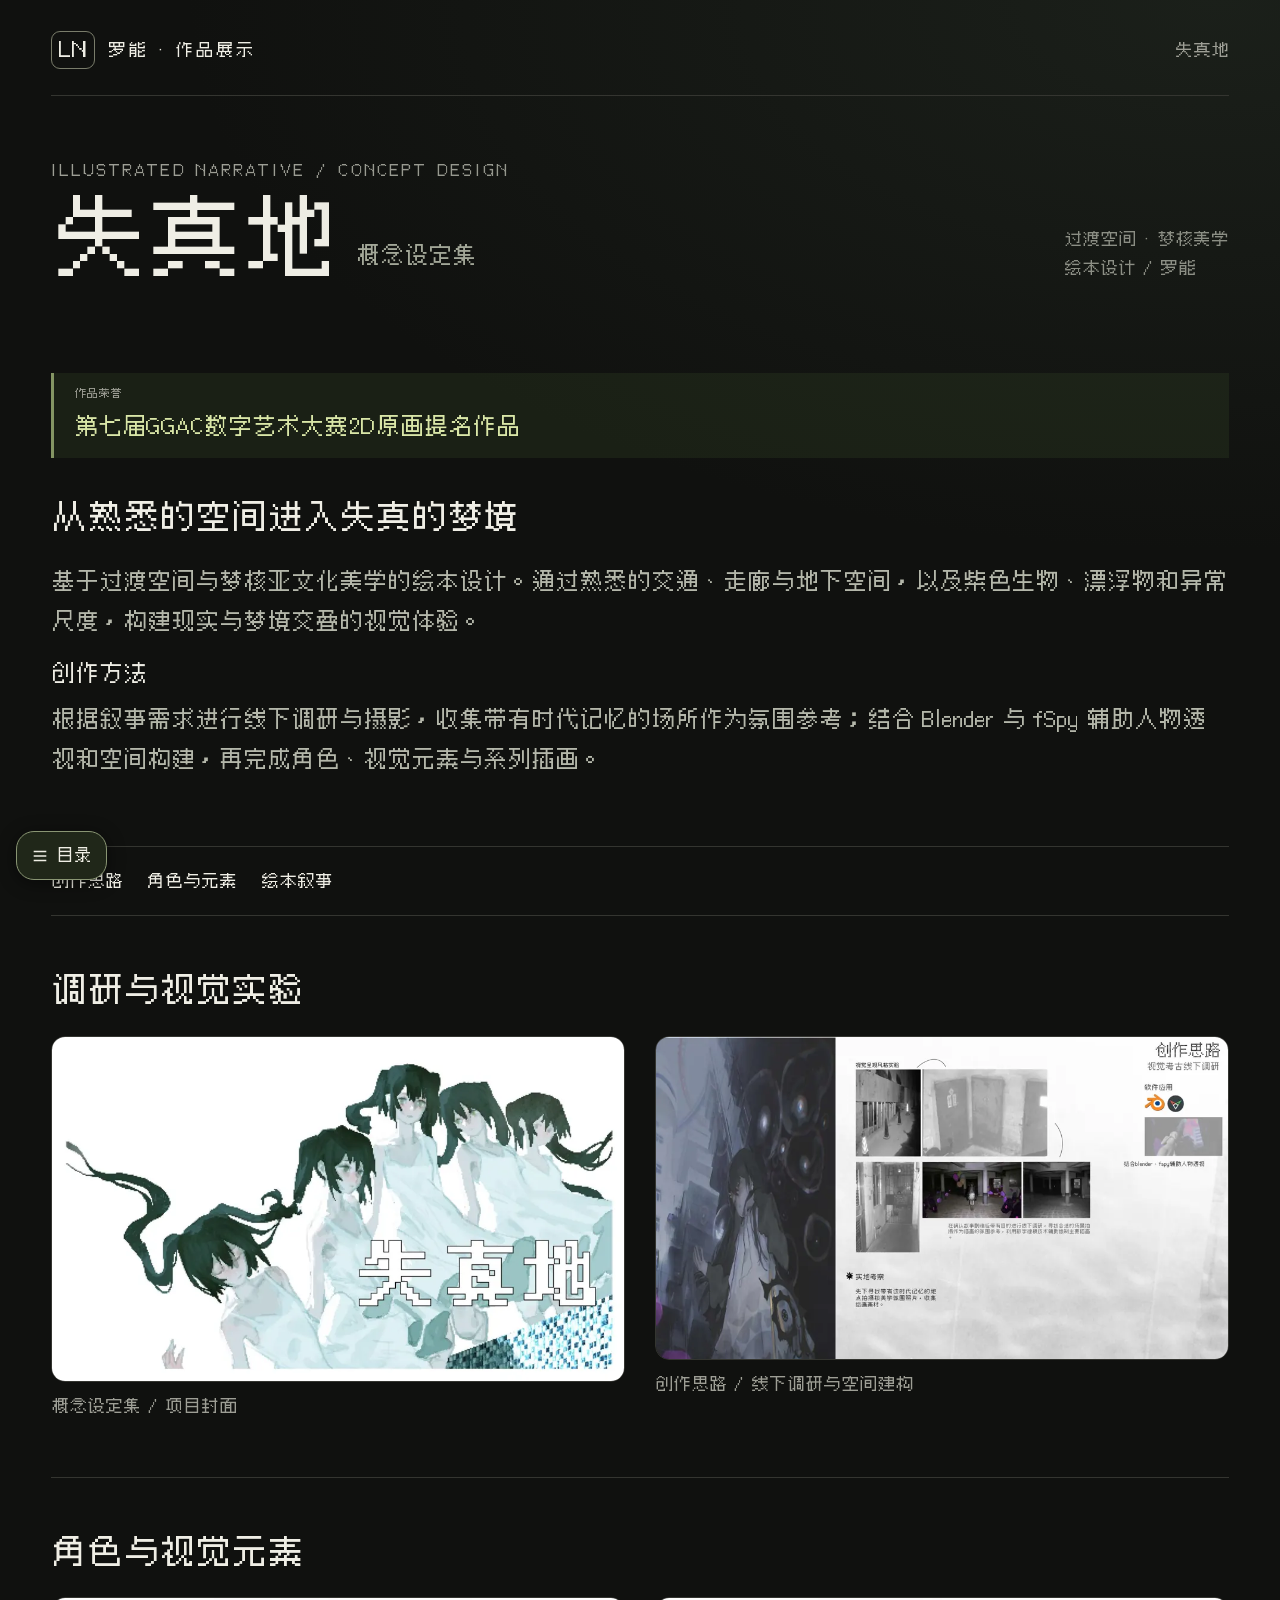
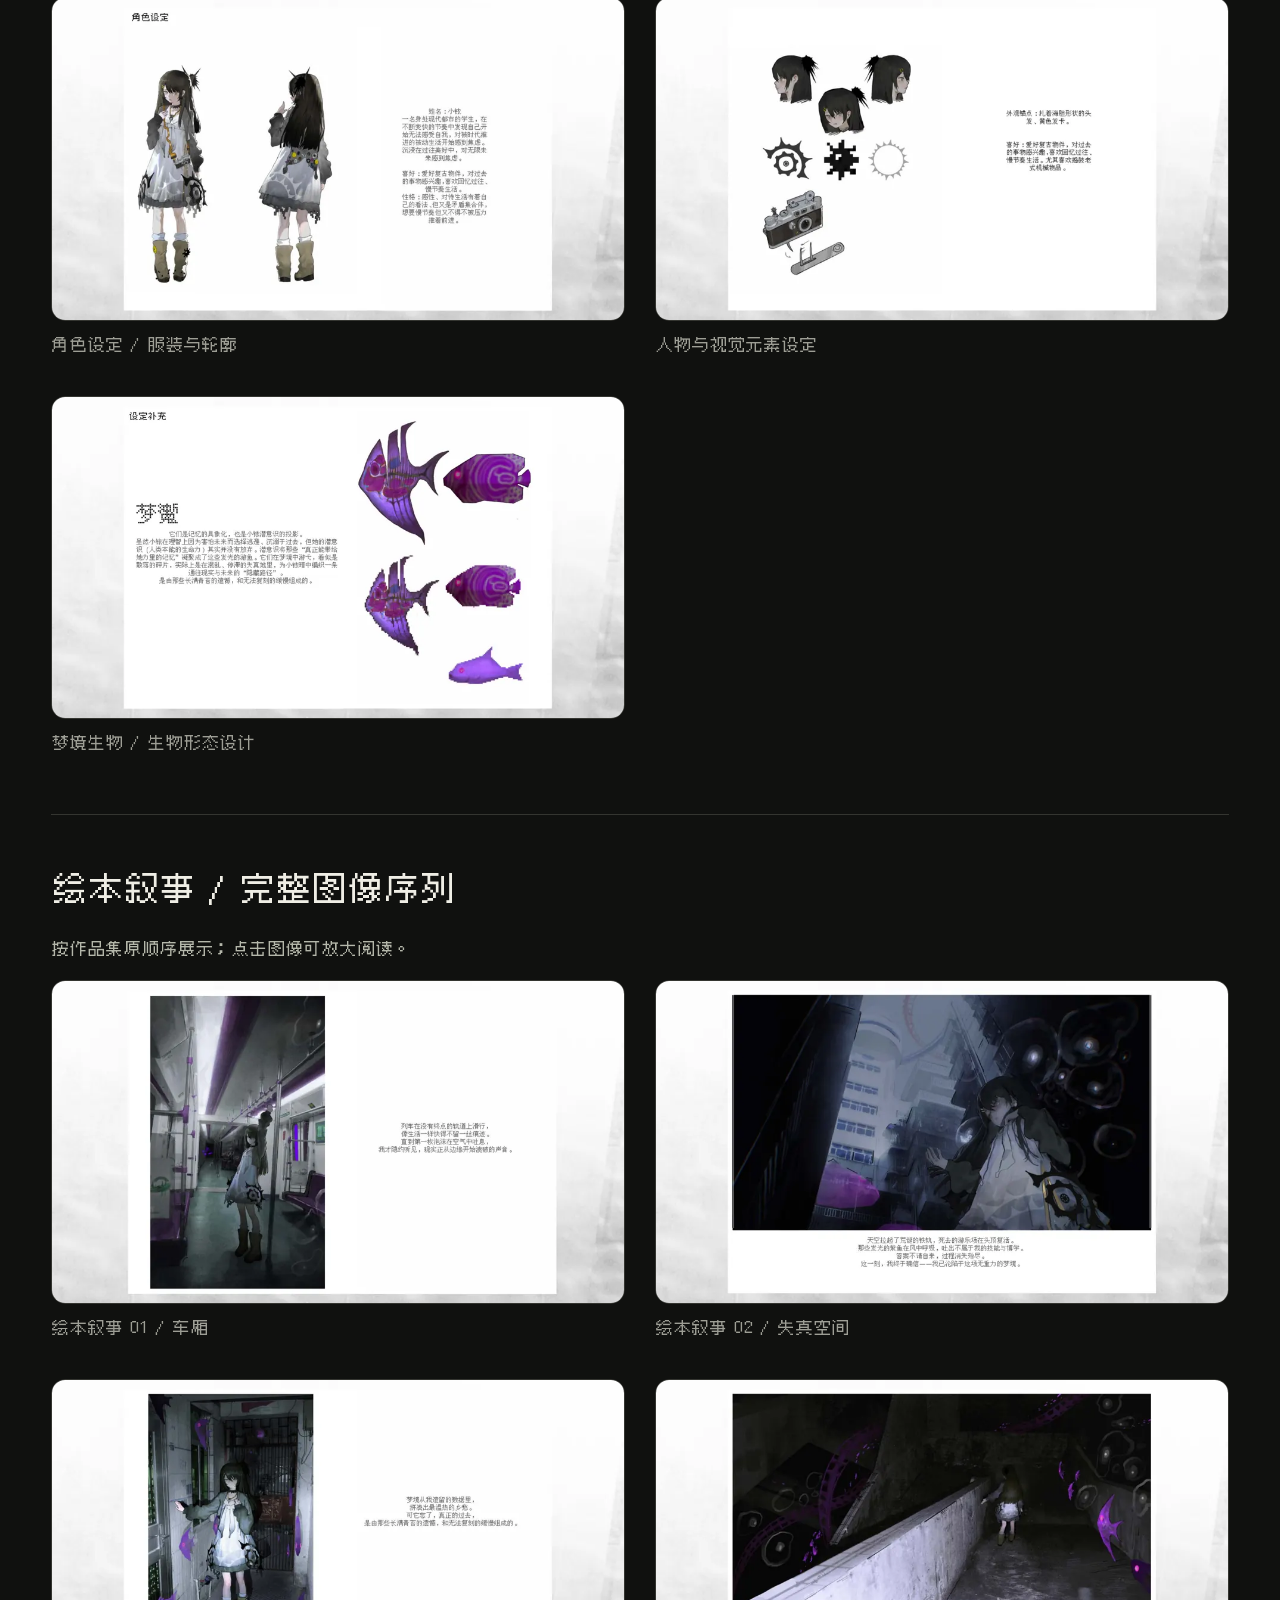
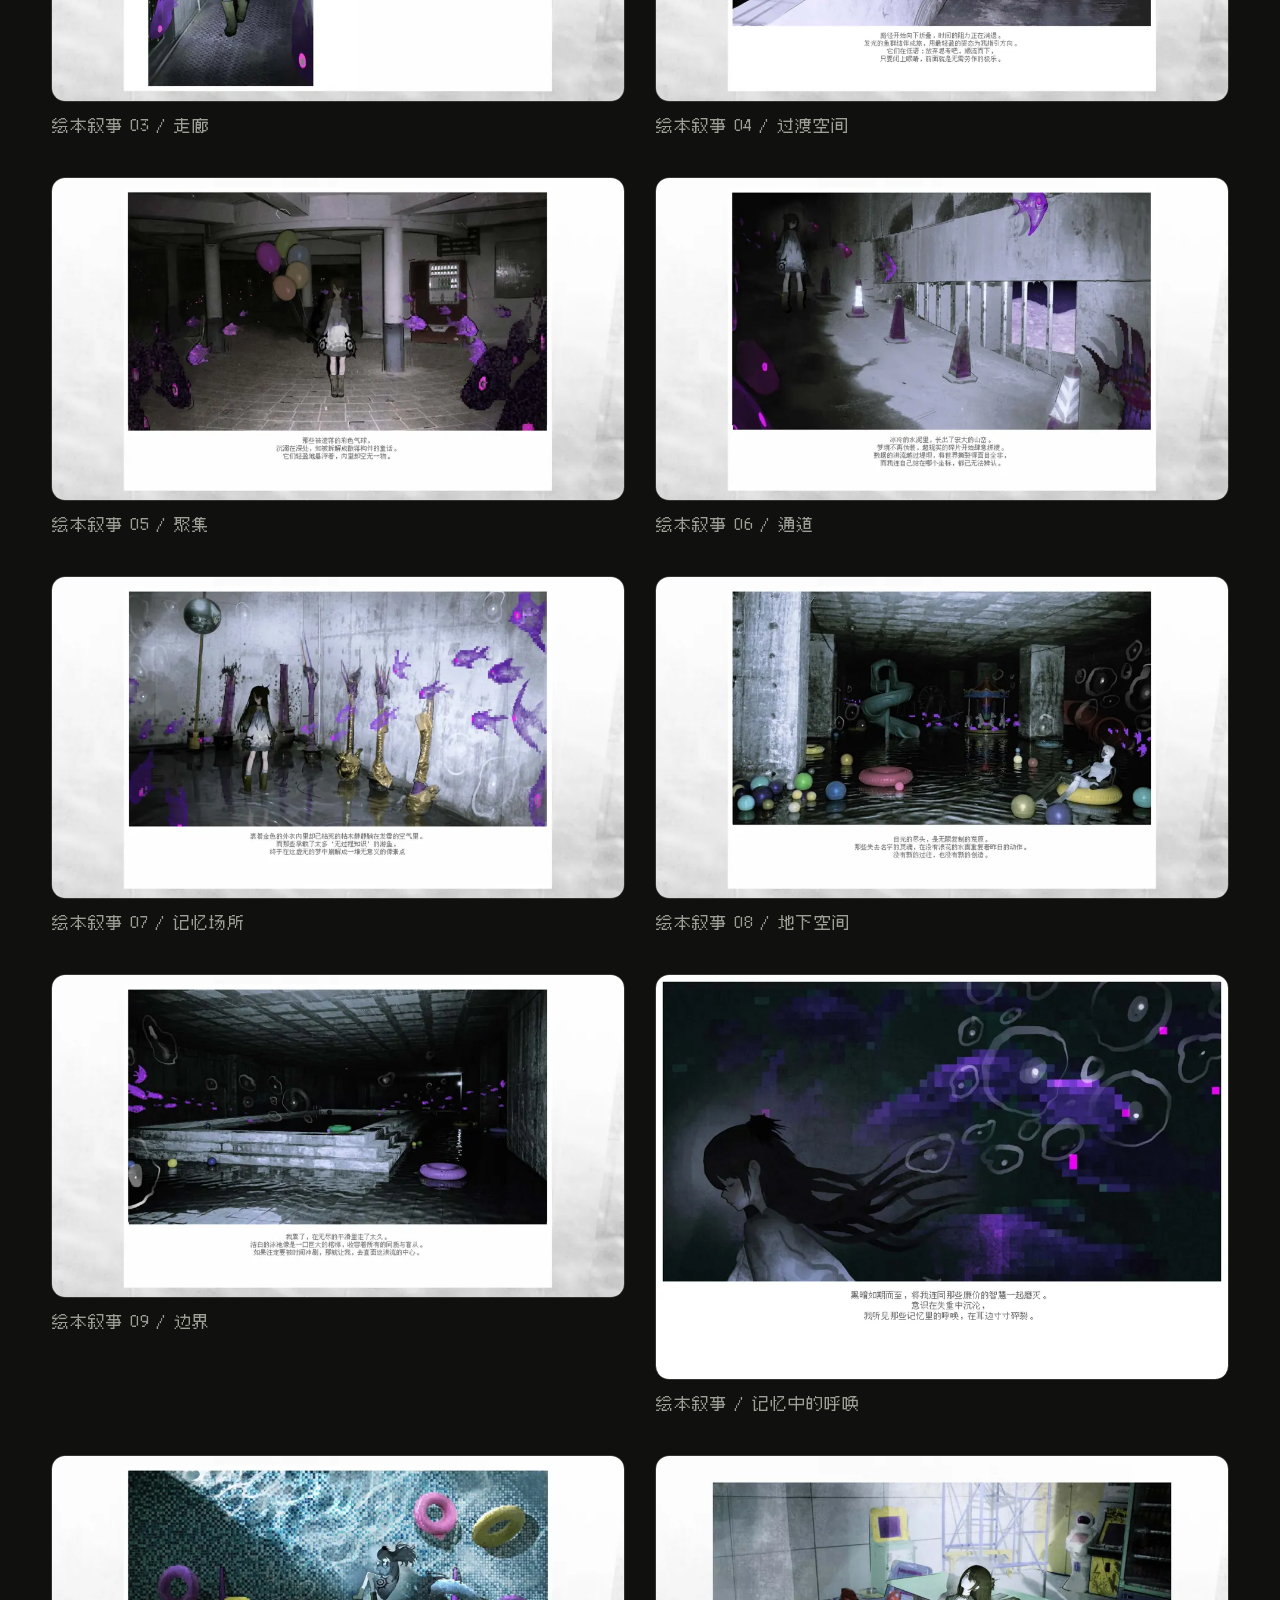
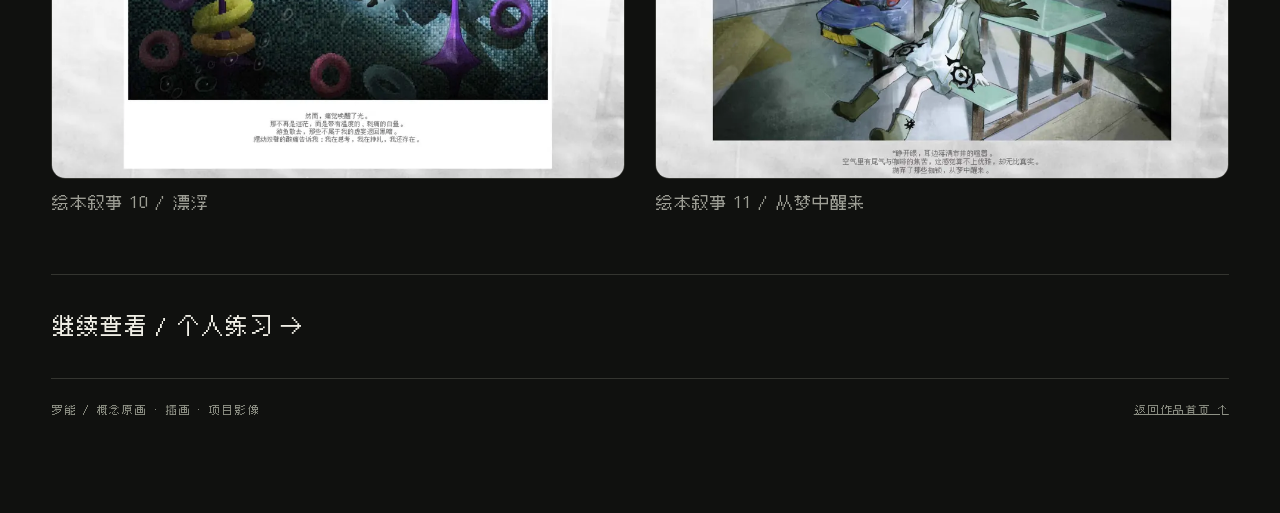
==== commit 977cb071: "Update Distortion honor to 7th GGAC 2D concept art nomination" ====
--- a/docs/distortion.html
+++ b/docs/distortion.html
@@ -1 +1 @@
-<!doctype html><html lang="zh-CN"><head><meta charset="utf-8"><meta name="viewport" content="width=device-width,initial-scale=1"><meta name="theme-color" content="#10110f"><title>失真地 · 概念设定集 | 罗能作品展示</title><meta name="description" content="基于过渡空间与梦核亚文化美学的绘本设计，展示调研、角色设定与完整绘本叙事；入围第七届GGAC数字艺术大赛。"><link rel="preload" href="assets/fonts/Cubic11-portfolio.woff2?v=20261022-ggac" as="font" type="font/woff2" crossorigin><link rel="stylesheet" href="assets/site.css?v=20261023-fast11"><link rel="stylesheet" href="assets/motion.css?v=20261023-fast11"></head><body><button type="button" id="nav-toggle" class="nav-toggle" aria-controls="site-sidebar" aria-expanded="false"><svg viewBox="0 0 20 20" aria-hidden="true"><path d="M3 5h14M3 10h14M3 15h14"/></svg><span>目录</span></button><button type="button" id="nav-scrim" class="nav-scrim" aria-label="关闭作品目录" tabindex="-1"></button><aside id="site-sidebar" class="site-sidebar" aria-label="作品目录"><div class="sidebar-top"><span>作品目录</span><button type="button" id="nav-close" class="nav-close" aria-label="关闭作品目录">关闭 X</button></div><nav aria-label="侧边作品导航"><a href="index.html">全部作品</a><a href="horror.html">01 / 惊悚乐园</a><a href="hirata.html">02 / 平田的世界</a><a href="peace.html">03 / 和平精英</a><a href="distortion.html" aria-current="page">04 / 失真地</a><a href="practice.html">05 / 个人练习</a></nav><p class="sidebar-note">罗能 / 作品展示<br>概念原画 · 插画 · 项目影像</p></aside><div class="wrap"><header><a class="identity" href="index.html" style="text-decoration:none"><span class="monogram" aria-hidden="true">LN</span><span>罗能 · 作品展示</span></a><span class="header-current">失真地</span></header><main><section class="intro"><div><p class="eyebrow">ILLUSTRATED NARRATIVE / CONCEPT DESIGN</p><h1>失真地<span>概念设定集</span></h1></div><p>过渡空间 · 梦核美学<br>绘本设计 / 罗能</p></section><section class="content-section"><p class="project-honor"><span>作品荣誉</span>入围第七届 GGAC 数字艺术大赛</p><h2>从熟悉的空间进入失真的梦境</h2><p>基于过渡空间与梦核亚文化美学的绘本设计。通过熟悉的交通、走廊与地下空间，以及紫色生物、漂浮物和异常尺度，构建现实与梦境交叠的视觉体验。</p><h3>创作方法</h3><p>根据叙事需求进行线下调研与摄影，收集带有时代记忆的场所作为氛围参考；结合 Blender 与 fSpy 辅助人物透视和空间构建，再完成角色、视觉元素与系列插画。</p></section><nav class="toc" aria-label="本页目录"><a href="#process">创作思路</a><a href="#settings">角色与元素</a><a href="#narrative">绘本叙事</a></nav><section id="process" class="content-section"><h2>调研与视觉实验</h2><div class="gallery"><figure><button type="button" data-image="assets/distortion-cover-view.webp" data-label="概念设定集 / 项目封面" aria-label="放大查看：概念设定集 / 项目封面"><img decoding="async" loading="lazy" src="assets/distortion-cover-thumb.webp" alt="概念设定集 / 项目封面" width="1920" height="1080"></button><figcaption>概念设定集 / 项目封面</figcaption></figure><figure><button type="button" data-image="assets/portfolio/distortion-02-view.webp" data-label="创作思路 / 线下调研与空间建构" aria-label="放大查看：创作思路 / 线下调研与空间建构"><img decoding="async" loading="lazy" src="assets/portfolio/distortion-02-thumb.webp" alt="创作思路 / 线下调研与空间建构" width="1920" height="1080"></button><figcaption>创作思路 / 线下调研与空间建构</figcaption></figure></div></section><section id="settings" class="content-section"><h2>角色与视觉元素</h2><div class="gallery"><figure><button type="button" data-image="assets/portfolio/distortion-03-view.webp" data-label="角色设定 / 服装与轮廓" aria-label="放大查看：角色设定 / 服装与轮廓"><img decoding="async" loading="lazy" src="assets/portfolio/distortion-03-thumb.webp" alt="角色设定 / 服装与轮廓" width="1920" height="1080"></button><figcaption>角色设定 / 服装与轮廓</figcaption></figure><figure><button type="button" data-image="assets/portfolio/distortion-04-view.webp" data-label="人物与视觉元素设定" aria-label="放大查看：人物与视觉元素设定"><img decoding="async" loading="lazy" src="assets/portfolio/distortion-04-thumb.webp" alt="人物与视觉元素设定" width="1920" height="1080"></button><figcaption>人物与视觉元素设定</figcaption></figure><figure><button type="button" data-image="assets/portfolio/distortion-05-view.webp" data-label="梦境生物 / 生物形态设计" aria-label="放大查看：梦境生物 / 生物形态设计"><img decoding="async" loading="lazy" src="assets/portfolio/distortion-05-thumb.webp" alt="梦境生物 / 生物形态设计" width="1920" height="1080"></button><figcaption>梦境生物 / 生物形态设计</figcaption></figure></div></section><section id="narrative" class="content-section"><h2>绘本叙事 / 完整图像序列</h2><p class="gallery-note">按作品集原顺序展示；点击图像可放大阅读。</p><div class="gallery"><figure><button type="button" data-image="assets/portfolio/distortion-06-view.webp" data-label="绘本叙事 01 / 车厢" aria-label="放大查看：绘本叙事 01 / 车厢"><img decoding="async" loading="lazy" src="assets/portfolio/distortion-06-thumb.webp" alt="绘本叙事 01 / 车厢" width="1920" height="1080"></button><figcaption>绘本叙事 01 / 车厢</figcaption></figure><figure><button type="button" data-image="assets/portfolio/distortion-07-view.webp" data-label="绘本叙事 02 / 失真空间" aria-label="放大查看：绘本叙事 02 / 失真空间"><img decoding="async" loading="lazy" src="assets/portfolio/distortion-07-thumb.webp" alt="绘本叙事 02 / 失真空间" width="1920" height="1080"></button><figcaption>绘本叙事 02 / 失真空间</figcaption></figure><figure><button type="button" data-image="assets/portfolio/distortion-08-view.webp" data-label="绘本叙事 03 / 走廊" aria-label="放大查看：绘本叙事 03 / 走廊"><img decoding="async" loading="lazy" src="assets/portfolio/distortion-08-thumb.webp" alt="绘本叙事 03 / 走廊" width="1920" height="1080"></button><figcaption>绘本叙事 03 / 走廊</figcaption></figure><figure><button type="button" data-image="assets/portfolio/distortion-09-view.webp" data-label="绘本叙事 04 / 过渡空间" aria-label="放大查看：绘本叙事 04 / 过渡空间"><img decoding="async" loading="lazy" src="assets/portfolio/distortion-09-thumb.webp" alt="绘本叙事 04 / 过渡空间" width="1920" height="1080"></button><figcaption>绘本叙事 04 / 过渡空间</figcaption></figure><figure><button type="button" data-image="assets/portfolio/distortion-10-view.webp" data-label="绘本叙事 05 / 聚集" aria-label="放大查看：绘本叙事 05 / 聚集"><img decoding="async" loading="lazy" src="assets/portfolio/distortion-10-thumb.webp" alt="绘本叙事 05 / 聚集" width="1920" height="1080"></button><figcaption>绘本叙事 05 / 聚集</figcaption></figure><figure><button type="button" data-image="assets/portfolio/distortion-11-view.webp" data-label="绘本叙事 06 / 通道" aria-label="放大查看：绘本叙事 06 / 通道"><img decoding="async" loading="lazy" src="assets/portfolio/distortion-11-thumb.webp" alt="绘本叙事 06 / 通道" width="1920" height="1080"></button><figcaption>绘本叙事 06 / 通道</figcaption></figure><figure><button type="button" data-image="assets/portfolio/distortion-12-view.webp" data-label="绘本叙事 07 / 记忆场所" aria-label="放大查看：绘本叙事 07 / 记忆场所"><img decoding="async" loading="lazy" src="assets/portfolio/distortion-12-thumb.webp" alt="绘本叙事 07 / 记忆场所" width="1920" height="1080"></button><figcaption>绘本叙事 07 / 记忆场所</figcaption></figure><figure><button type="button" data-image="assets/portfolio/distortion-13-view.webp" data-label="绘本叙事 08 / 地下空间" aria-label="放大查看：绘本叙事 08 / 地下空间"><img decoding="async" loading="lazy" src="assets/portfolio/distortion-13-thumb.webp" alt="绘本叙事 08 / 地下空间" width="1920" height="1080"></button><figcaption>绘本叙事 08 / 地下空间</figcaption></figure><figure><button type="button" data-image="assets/portfolio/distortion-14-view.webp" data-label="绘本叙事 09 / 边界" aria-label="放大查看：绘本叙事 09 / 边界"><img decoding="async" loading="lazy" src="assets/portfolio/distortion-14-thumb.webp" alt="绘本叙事 09 / 边界" width="1920" height="1080"></button><figcaption>绘本叙事 09 / 边界</figcaption></figure><figure><button type="button" data-image="assets/portfolio/distortion-memory-view.webp" data-label="绘本叙事 / 记忆中的呼唤" aria-label="放大查看：绘本叙事 / 记忆中的呼唤"><img decoding="async" loading="lazy" src="assets/portfolio/distortion-memory-thumb.webp" alt="绘本叙事 / 记忆中的呼唤" width="7937" height="5612"></button><figcaption>绘本叙事 / 记忆中的呼唤</figcaption></figure><figure><button type="button" data-image="assets/portfolio/distortion-15-view.webp" data-label="绘本叙事 10 / 漂浮" aria-label="放大查看：绘本叙事 10 / 漂浮"><img decoding="async" loading="lazy" src="assets/portfolio/distortion-15-thumb.webp" alt="绘本叙事 10 / 漂浮" width="1920" height="1080"></button><figcaption>绘本叙事 10 / 漂浮</figcaption></figure><figure><button type="button" data-image="assets/portfolio/distortion-16-view.webp" data-label="绘本叙事 11 / 从梦中醒来" aria-label="放大查看：绘本叙事 11 / 从梦中醒来"><img decoding="async" loading="lazy" src="assets/portfolio/distortion-16-thumb.webp" alt="绘本叙事 11 / 从梦中醒来" width="1920" height="1080"></button><figcaption>绘本叙事 11 / 从梦中醒来</figcaption></figure></div></section><a class="next-project" href="practice.html">继续查看 / 个人练习 →</a></main><footer><span>罗能 / 概念原画 · 插画 · 项目影像</span><a href="index.html">返回作品首页 ↑</a></footer></div><script src="assets/gallery.js"></script><script src="assets/navigation.js?v=20261023-fast11"></script><script src="assets/motion.js?v=20261023-fast11"></script><script src="assets/switcher.js?v=20261023-fast11"></script></body></html>+<!doctype html><html lang="zh-CN"><head><meta charset="utf-8"><meta name="viewport" content="width=device-width,initial-scale=1"><meta name="theme-color" content="#10110f"><title>失真地 · 概念设定集 | 罗能作品展示</title><meta name="description" content="基于过渡空间与梦核亚文化美学的绘本设计，展示调研、角色设定与完整绘本叙事；第七届GGAC数字艺术大赛2D原画提名作品。"><link rel="preload" href="assets/fonts/Cubic11-portfolio.woff2?v=20261028-ggac-nomination" as="font" type="font/woff2" crossorigin><link rel="stylesheet" href="assets/site.css?v=20261028-ggac-nomination"><link rel="stylesheet" href="assets/motion.css?v=20261023-fast11"></head><body><button type="button" id="nav-toggle" class="nav-toggle" aria-controls="site-sidebar" aria-expanded="false"><svg viewBox="0 0 20 20" aria-hidden="true"><path d="M3 5h14M3 10h14M3 15h14"/></svg><span>目录</span></button><button type="button" id="nav-scrim" class="nav-scrim" aria-label="关闭作品目录" tabindex="-1"></button><aside id="site-sidebar" class="site-sidebar" aria-label="作品目录"><div class="sidebar-top"><span>作品目录</span><button type="button" id="nav-close" class="nav-close" aria-label="关闭作品目录">关闭 X</button></div><nav aria-label="侧边作品导航"><a href="index.html">全部作品</a><a href="horror.html">01 / 惊悚乐园</a><a href="hirata.html">02 / 平田的世界</a><a href="peace.html">03 / 和平精英</a><a href="distortion.html" aria-current="page">04 / 失真地</a><a href="practice.html">05 / 个人练习</a></nav><p class="sidebar-note">罗能 / 作品展示<br>概念原画 · 插画 · 项目影像</p></aside><div class="wrap"><header><a class="identity" href="index.html" style="text-decoration:none"><span class="monogram" aria-hidden="true">LN</span><span>罗能 · 作品展示</span></a><span class="header-current">失真地</span></header><main><section class="intro"><div><p class="eyebrow">ILLUSTRATED NARRATIVE / CONCEPT DESIGN</p><h1>失真地<span>概念设定集</span></h1></div><p>过渡空间 · 梦核美学<br>绘本设计 / 罗能</p></section><section class="content-section"><p class="project-honor"><span>作品荣誉</span>第七届GGAC数字艺术大赛2D原画提名作品</p><h2>从熟悉的空间进入失真的梦境</h2><p>基于过渡空间与梦核亚文化美学的绘本设计。通过熟悉的交通、走廊与地下空间，以及紫色生物、漂浮物和异常尺度，构建现实与梦境交叠的视觉体验。</p><h3>创作方法</h3><p>根据叙事需求进行线下调研与摄影，收集带有时代记忆的场所作为氛围参考；结合 Blender 与 fSpy 辅助人物透视和空间构建，再完成角色、视觉元素与系列插画。</p></section><nav class="toc" aria-label="本页目录"><a href="#process">创作思路</a><a href="#settings">角色与元素</a><a href="#narrative">绘本叙事</a></nav><section id="process" class="content-section"><h2>调研与视觉实验</h2><div class="gallery"><figure><button type="button" data-image="assets/distortion-cover-view.webp" data-label="概念设定集 / 项目封面" aria-label="放大查看：概念设定集 / 项目封面"><img decoding="async" loading="lazy" src="assets/distortion-cover-thumb.webp" alt="概念设定集 / 项目封面" width="1920" height="1080"></button><figcaption>概念设定集 / 项目封面</figcaption></figure><figure><button type="button" data-image="assets/portfolio/distortion-02-view.webp" data-label="创作思路 / 线下调研与空间建构" aria-label="放大查看：创作思路 / 线下调研与空间建构"><img decoding="async" loading="lazy" src="assets/portfolio/distortion-02-thumb.webp" alt="创作思路 / 线下调研与空间建构" width="1920" height="1080"></button><figcaption>创作思路 / 线下调研与空间建构</figcaption></figure></div></section><section id="settings" class="content-section"><h2>角色与视觉元素</h2><div class="gallery"><figure><button type="button" data-image="assets/portfolio/distortion-03-view.webp" data-label="角色设定 / 服装与轮廓" aria-label="放大查看：角色设定 / 服装与轮廓"><img decoding="async" loading="lazy" src="assets/portfolio/distortion-03-thumb.webp" alt="角色设定 / 服装与轮廓" width="1920" height="1080"></button><figcaption>角色设定 / 服装与轮廓</figcaption></figure><figure><button type="button" data-image="assets/portfolio/distortion-04-view.webp" data-label="人物与视觉元素设定" aria-label="放大查看：人物与视觉元素设定"><img decoding="async" loading="lazy" src="assets/portfolio/distortion-04-thumb.webp" alt="人物与视觉元素设定" width="1920" height="1080"></button><figcaption>人物与视觉元素设定</figcaption></figure><figure><button type="button" data-image="assets/portfolio/distortion-05-view.webp" data-label="梦境生物 / 生物形态设计" aria-label="放大查看：梦境生物 / 生物形态设计"><img decoding="async" loading="lazy" src="assets/portfolio/distortion-05-thumb.webp" alt="梦境生物 / 生物形态设计" width="1920" height="1080"></button><figcaption>梦境生物 / 生物形态设计</figcaption></figure></div></section><section id="narrative" class="content-section"><h2>绘本叙事 / 完整图像序列</h2><p class="gallery-note">按作品集原顺序展示；点击图像可放大阅读。</p><div class="gallery"><figure><button type="button" data-image="assets/portfolio/distortion-06-view.webp" data-label="绘本叙事 01 / 车厢" aria-label="放大查看：绘本叙事 01 / 车厢"><img decoding="async" loading="lazy" src="assets/portfolio/distortion-06-thumb.webp" alt="绘本叙事 01 / 车厢" width="1920" height="1080"></button><figcaption>绘本叙事 01 / 车厢</figcaption></figure><figure><button type="button" data-image="assets/portfolio/distortion-07-view.webp" data-label="绘本叙事 02 / 失真空间" aria-label="放大查看：绘本叙事 02 / 失真空间"><img decoding="async" loading="lazy" src="assets/portfolio/distortion-07-thumb.webp" alt="绘本叙事 02 / 失真空间" width="1920" height="1080"></button><figcaption>绘本叙事 02 / 失真空间</figcaption></figure><figure><button type="button" data-image="assets/portfolio/distortion-08-view.webp" data-label="绘本叙事 03 / 走廊" aria-label="放大查看：绘本叙事 03 / 走廊"><img decoding="async" loading="lazy" src="assets/portfolio/distortion-08-thumb.webp" alt="绘本叙事 03 / 走廊" width="1920" height="1080"></button><figcaption>绘本叙事 03 / 走廊</figcaption></figure><figure><button type="button" data-image="assets/portfolio/distortion-09-view.webp" data-label="绘本叙事 04 / 过渡空间" aria-label="放大查看：绘本叙事 04 / 过渡空间"><img decoding="async" loading="lazy" src="assets/portfolio/distortion-09-thumb.webp" alt="绘本叙事 04 / 过渡空间" width="1920" height="1080"></button><figcaption>绘本叙事 04 / 过渡空间</figcaption></figure><figure><button type="button" data-image="assets/portfolio/distortion-10-view.webp" data-label="绘本叙事 05 / 聚集" aria-label="放大查看：绘本叙事 05 / 聚集"><img decoding="async" loading="lazy" src="assets/portfolio/distortion-10-thumb.webp" alt="绘本叙事 05 / 聚集" width="1920" height="1080"></button><figcaption>绘本叙事 05 / 聚集</figcaption></figure><figure><button type="button" data-image="assets/portfolio/distortion-11-view.webp" data-label="绘本叙事 06 / 通道" aria-label="放大查看：绘本叙事 06 / 通道"><img decoding="async" loading="lazy" src="assets/portfolio/distortion-11-thumb.webp" alt="绘本叙事 06 / 通道" width="1920" height="1080"></button><figcaption>绘本叙事 06 / 通道</figcaption></figure><figure><button type="button" data-image="assets/portfolio/distortion-12-view.webp" data-label="绘本叙事 07 / 记忆场所" aria-label="放大查看：绘本叙事 07 / 记忆场所"><img decoding="async" loading="lazy" src="assets/portfolio/distortion-12-thumb.webp" alt="绘本叙事 07 / 记忆场所" width="1920" height="1080"></button><figcaption>绘本叙事 07 / 记忆场所</figcaption></figure><figure><button type="button" data-image="assets/portfolio/distortion-13-view.webp" data-label="绘本叙事 08 / 地下空间" aria-label="放大查看：绘本叙事 08 / 地下空间"><img decoding="async" loading="lazy" src="assets/portfolio/distortion-13-thumb.webp" alt="绘本叙事 08 / 地下空间" width="1920" height="1080"></button><figcaption>绘本叙事 08 / 地下空间</figcaption></figure><figure><button type="button" data-image="assets/portfolio/distortion-14-view.webp" data-label="绘本叙事 09 / 边界" aria-label="放大查看：绘本叙事 09 / 边界"><img decoding="async" loading="lazy" src="assets/portfolio/distortion-14-thumb.webp" alt="绘本叙事 09 / 边界" width="1920" height="1080"></button><figcaption>绘本叙事 09 / 边界</figcaption></figure><figure><button type="button" data-image="assets/portfolio/distortion-memory-view.webp" data-label="绘本叙事 / 记忆中的呼唤" aria-label="放大查看：绘本叙事 / 记忆中的呼唤"><img decoding="async" loading="lazy" src="assets/portfolio/distortion-memory-thumb.webp" alt="绘本叙事 / 记忆中的呼唤" width="7937" height="5612"></button><figcaption>绘本叙事 / 记忆中的呼唤</figcaption></figure><figure><button type="button" data-image="assets/portfolio/distortion-15-view.webp" data-label="绘本叙事 10 / 漂浮" aria-label="放大查看：绘本叙事 10 / 漂浮"><img decoding="async" loading="lazy" src="assets/portfolio/distortion-15-thumb.webp" alt="绘本叙事 10 / 漂浮" width="1920" height="1080"></button><figcaption>绘本叙事 10 / 漂浮</figcaption></figure><figure><button type="button" data-image="assets/portfolio/distortion-16-view.webp" data-label="绘本叙事 11 / 从梦中醒来" aria-label="放大查看：绘本叙事 11 / 从梦中醒来"><img decoding="async" loading="lazy" src="assets/portfolio/distortion-16-thumb.webp" alt="绘本叙事 11 / 从梦中醒来" width="1920" height="1080"></button><figcaption>绘本叙事 11 / 从梦中醒来</figcaption></figure></div></section><a class="next-project" href="practice.html">继续查看 / 个人练习 →</a></main><footer><span>罗能 / 概念原画 · 插画 · 项目影像</span><a href="index.html">返回作品首页 ↑</a></footer></div><script src="assets/gallery.js"></script><script src="assets/navigation.js?v=20261023-fast11"></script><script src="assets/motion.js?v=20261023-fast11"></script><script src="assets/switcher.js?v=20261023-fast11"></script></body></html>
--- a/docs/assets/site.css
+++ b/docs/assets/site.css
@@ -1,4 +1,4 @@
-@font-face{font-family:PortfolioPixel;src:url("fonts/Cubic11-portfolio.woff2?v=20261022-ggac") format("woff2");font-weight:400;font-style:normal;font-display:swap}
+@font-face{font-family:PortfolioPixel;src:url("fonts/Cubic11-portfolio.woff2?v=20261028-ggac-nomination") format("woff2");font-weight:400;font-style:normal;font-display:swap}
 :root{color-scheme:dark;--paper:#efeee5;--muted:#9d9e95;--line:#343530;--acid:#d9e6a7}*{box-sizing:border-box}body{margin:0;background:#10110f;color:var(--paper);font-family:"PortfolioPixel",monospace;font-synthesis:none;-webkit-font-smoothing:antialiased}body:before{content:"";position:absolute;inset:0 0 auto;height:650px;background:radial-gradient(ellipse at 95% 0%,#33403250,transparent 60%);pointer-events:none}a{color:inherit}button{font:inherit;cursor:pointer}button:focus-visible,a:focus-visible{outline:2px solid var(--acid);outline-offset:5px}.wrap{max-width:1440px;margin:auto;padding:0 5.2vw}header{display:flex;justify-content:space-between;align-items:center;padding-top:31px;padding-bottom:26px;border-bottom:1px solid var(--line);font-size:13px;letter-spacing:.12em;position:relative}.identity{display:flex;gap:13px;align-items:center}.monogram{font-size:19px;font-weight:650;letter-spacing:-.1em;border:1px solid #797c6a;padding:7px 8px 6px 5px}.edition{color:var(--muted);font-size:11px;letter-spacing:.15em}.intro{padding-top:61px;padding-bottom:35px;display:flex;justify-content:space-between;gap:25px;align-items:flex-end}.eyebrow{font-size:11px;color:var(--acid);letter-spacing:.19em;margin:0 0 17px}h1{font-size:clamp(42px,6vw,80px);font-weight:500;letter-spacing:.02em;line-height:1.05;margin:0}h1 span{display:inline-block;font-size:clamp(16px,1.7vw,24px);letter-spacing:.1em;color:#a6aa9b;font-weight:400;margin-left:20px}.intro p{margin:0 0 5px;color:var(--muted);font-size:13px;line-height:1.8}.stage{position:relative;background:#030403;border:1px solid #373b31;box-shadow:0 25px 80px #0006;overflow:hidden}video{width:100%;display:block;aspect-ratio:3360/1440;background:#030403;object-fit:contain}.play-cover{position:absolute;inset:0;display:flex;align-items:center;justify-content:center;background:linear-gradient(transparent,#0002);pointer-events:none}.play-cover button{pointer-events:auto;display:flex;align-items:center;gap:16px;border:1px solid #e5edcc77;background:#10140ed9;color:var(--paper);border-radius:0;padding:19px 24px;backdrop-filter:blur(10px);font-size:13px;letter-spacing:.1em}.play-cover svg{width:15px;height:15px;fill:var(--acid)}.play-cover[hidden]{display:none}.under{display:flex;justify-content:space-between;align-items:center;gap:20px;padding:19px 0 24px;border-bottom:1px solid var(--line);font-size:12px;color:var(--muted)}.under strong{font-weight:400;color:var(--paper);margin-right:15px}.fullscreen{background:transparent;border:0;color:var(--paper);padding:7px;font-size:12px;display:flex;align-items:center;gap:8px}.fullscreen svg{width:15px;height:15px;stroke:currentColor;fill:none}.chapters{padding:32px 0 55px;display:grid;grid-template-columns:1fr 3fr;gap:35px}.section-caption{font-size:11px;letter-spacing:.13em;color:var(--muted);padding-top:12px}.jump-list{display:grid;grid-template-columns:repeat(3,1fr);gap:0 25px}.jump{color:var(--paper);border:0;border-bottom:1px solid var(--line);text-align:left;background:none;padding:13px 0;display:flex;gap:13px;align-items:center;font-size:12px}.jump:hover{color:var(--acid)}.jump time{font-size:11px;color:var(--muted);font-variant-numeric:tabular-nums}footer{display:flex;justify-content:space-between;padding:24px 0 32px;border-top:1px solid var(--line);font-size:11px;color:#8f9286;letter-spacing:.08em}.error{margin:14px 0;background:#2a201b;padding:14px 18px;font-size:13px;line-height:1.8}.error[hidden]{display:none}.error button{color:var(--acid);border:1px solid #777;background:transparent;padding:4px 10px;margin-left:12px}@media(max-width:700px){.wrap{padding:0 20px}header{padding-top:22px}.edition{font-size:10px}.intro{padding-top:43px;padding-bottom:25px;display:block}.intro p{margin-top:22px;font-size:12px}h1 span{display:block;margin:15px 0 0;font-size:17px}.play-cover button{padding:13px 19px;font-size:12px}.under{font-size:11px;gap:6px}.under strong{margin-right:5px}.chapters{display:block;padding:25px 0 36px}.section-caption{margin-bottom:10px}.jump-list{grid-template-columns:repeat(2,1fr);gap:0 18px}footer{font-size:10px}.fullscreen span{display:none}}@media(prefers-reduced-motion:no-preference){button{transition:color .18s,border-color .18s}.play-cover button:hover{border-color:var(--acid)}}
 
 /* Same Cubic 11 face as the Illustrator portfolio; regular weight preserves its pixel shapes. */
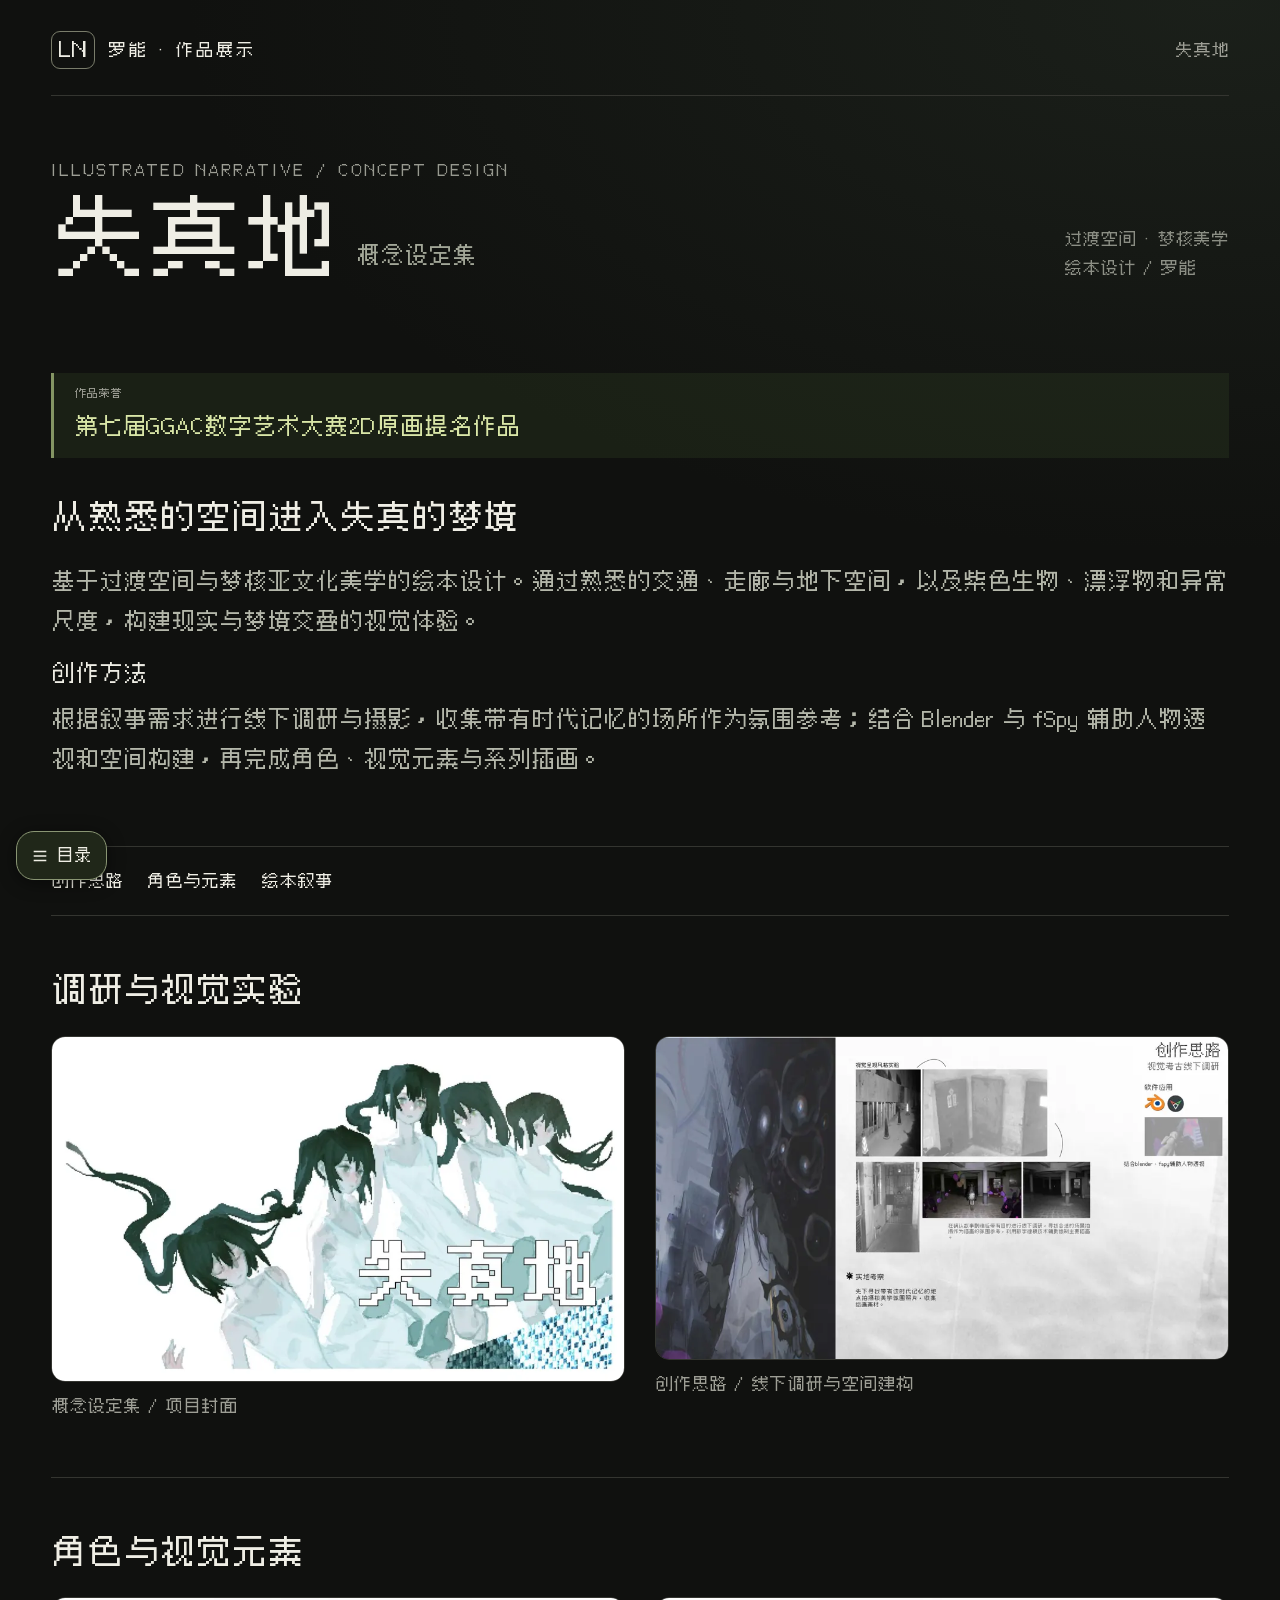
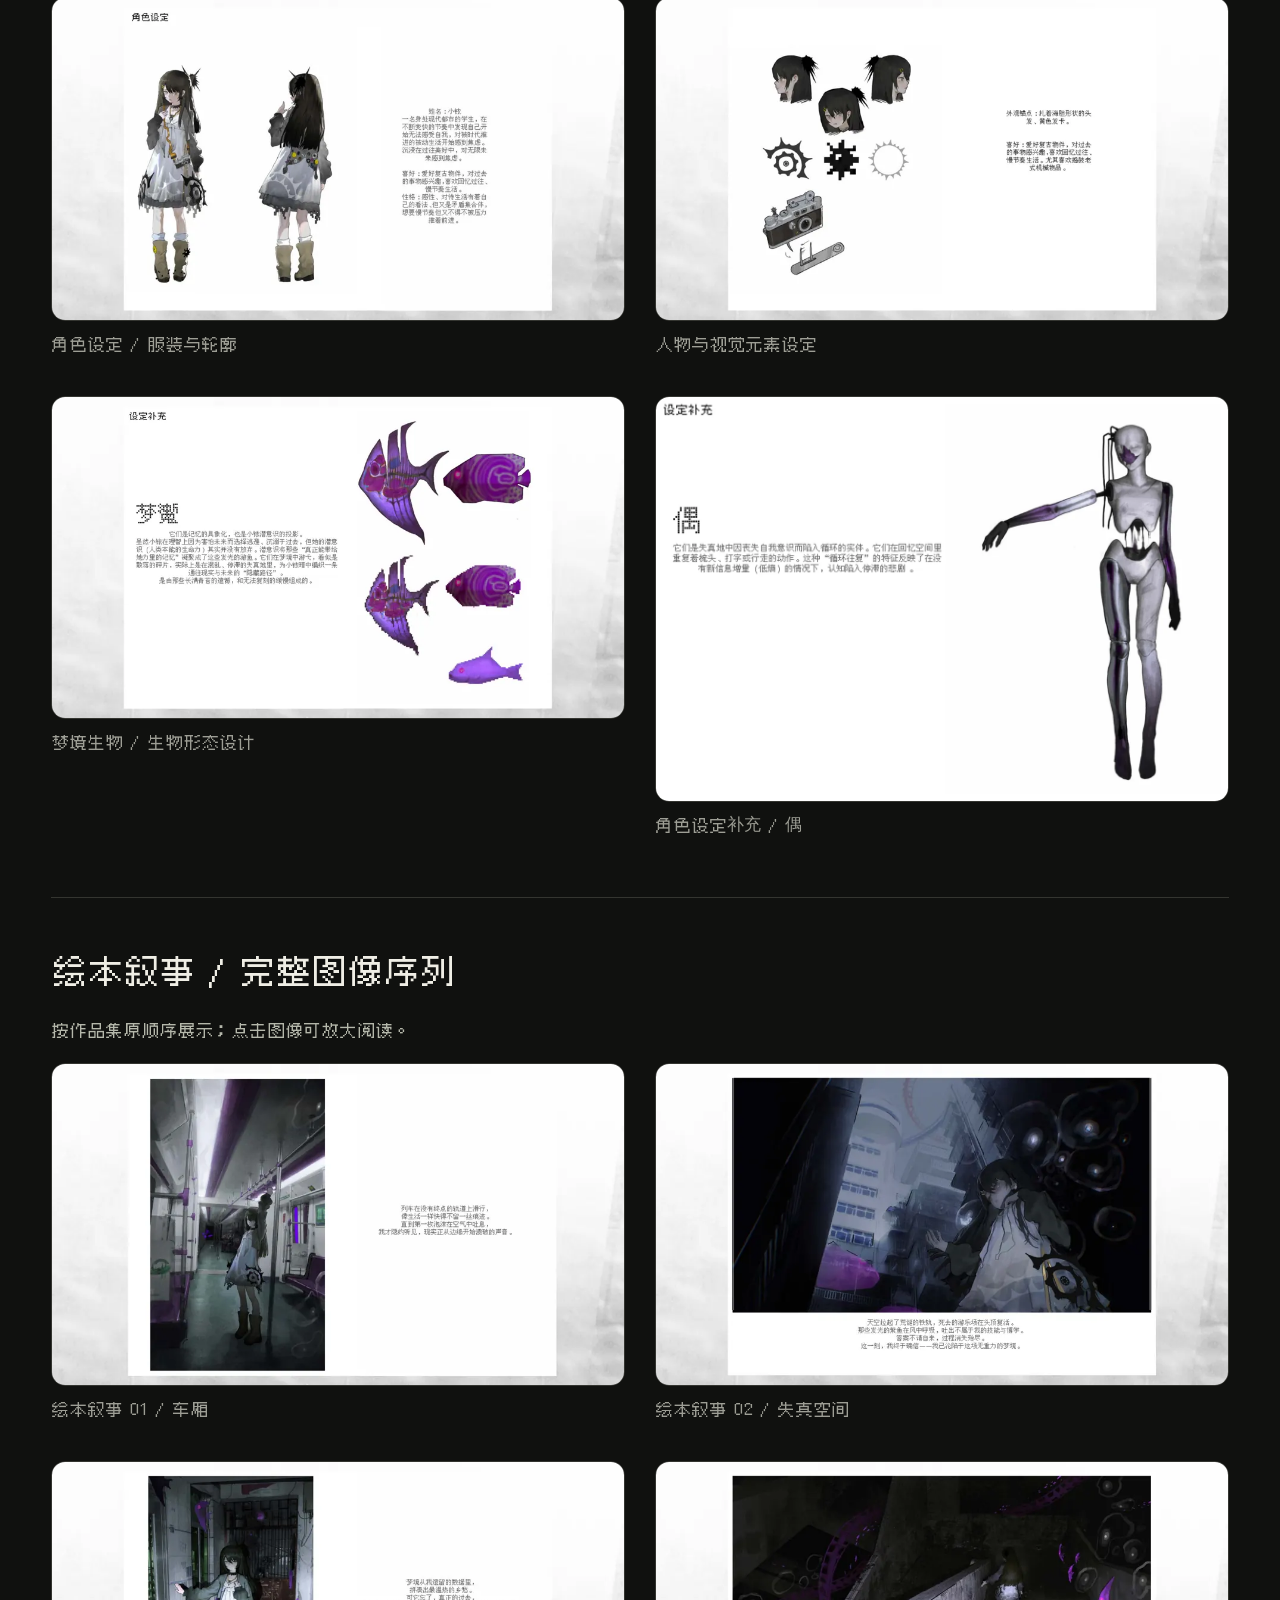
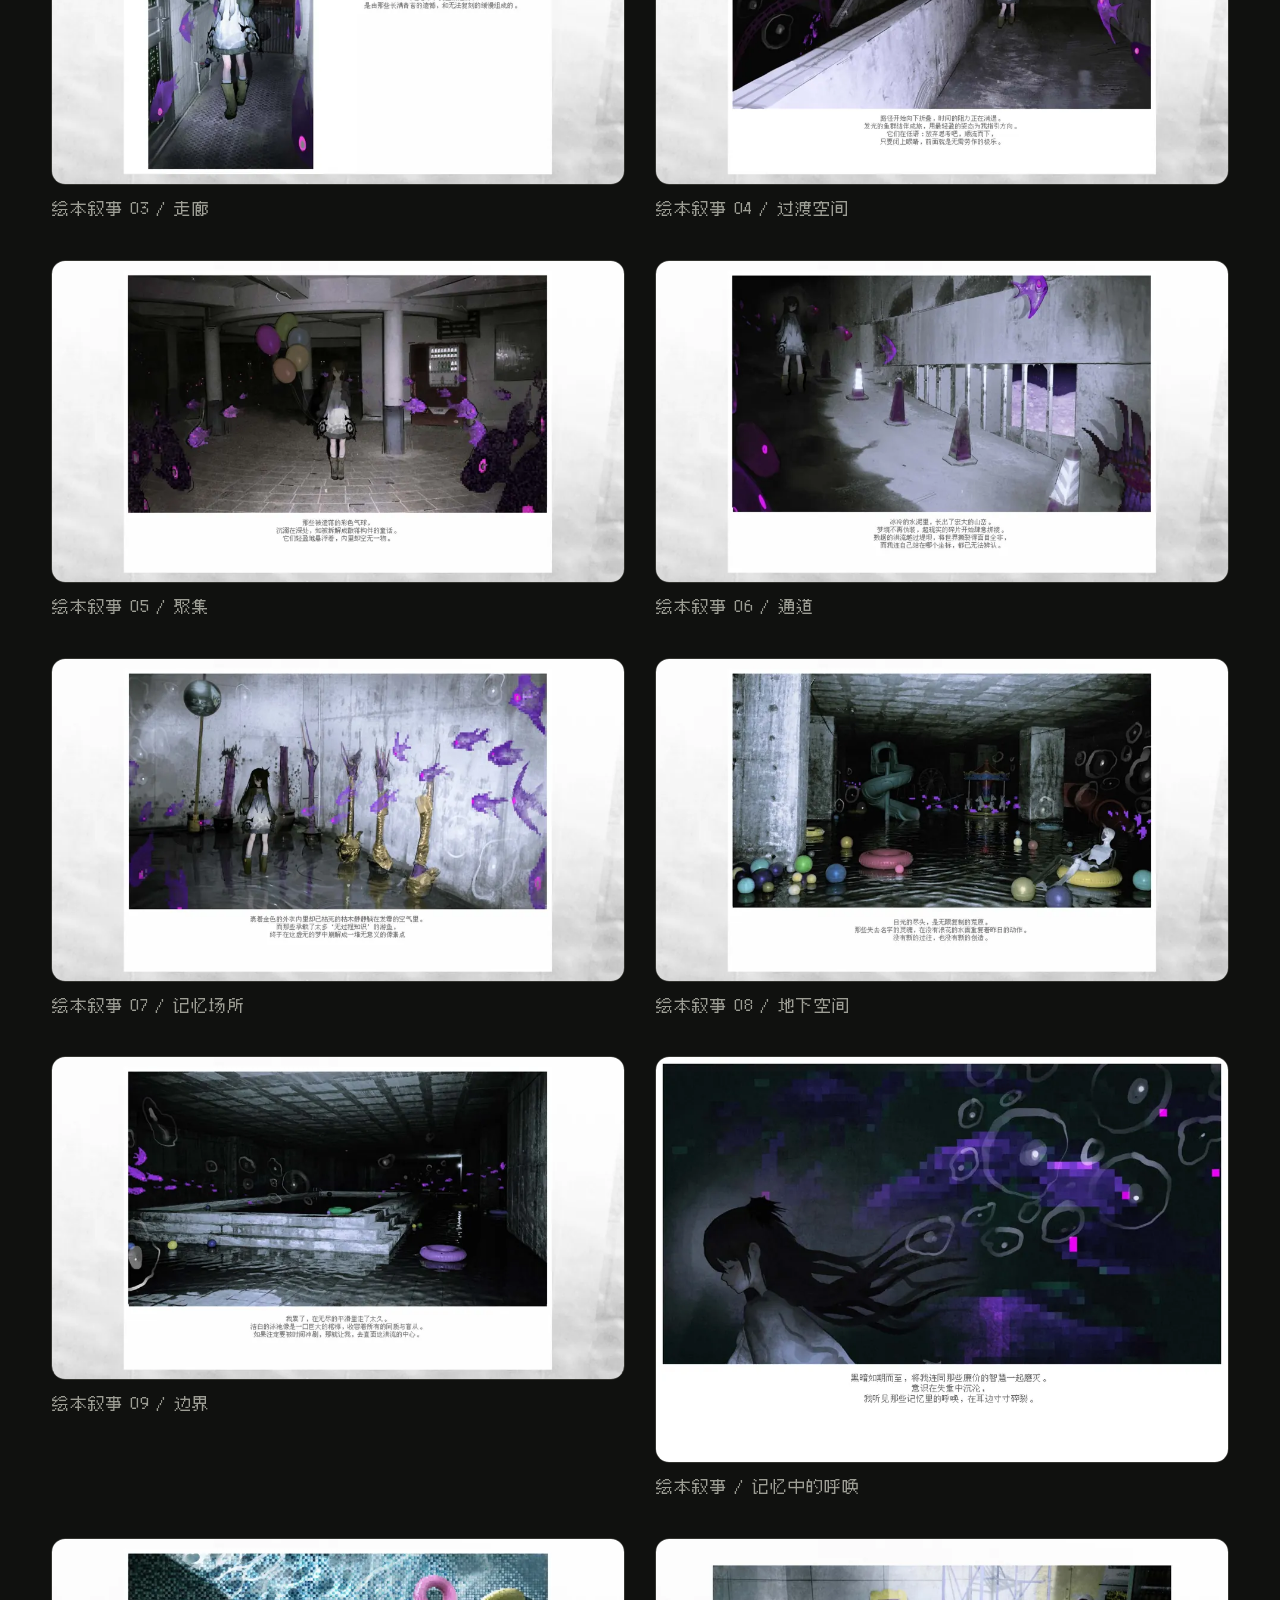
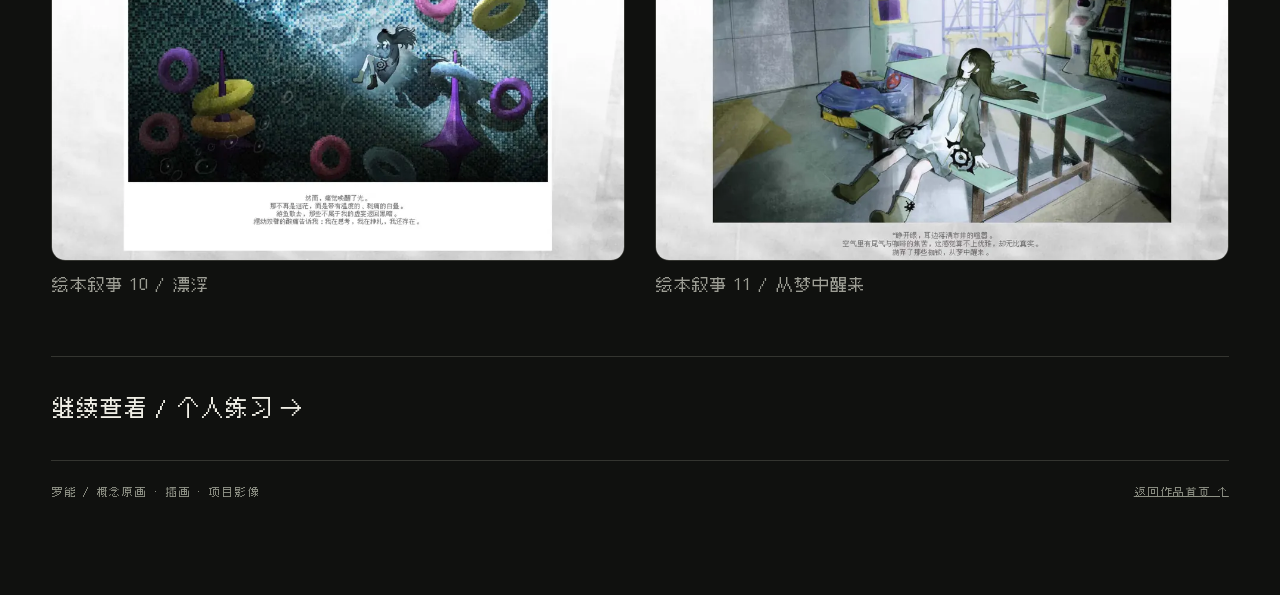
==== commit f690624c: "Add puppet character sheet after dream creature designs" ====
--- a/docs/distortion.html
+++ b/docs/distortion.html
@@ -1 +1 @@
-<!doctype html><html lang="zh-CN"><head><meta charset="utf-8"><meta name="viewport" content="width=device-width,initial-scale=1"><meta name="theme-color" content="#10110f"><title>失真地 · 概念设定集 | 罗能作品展示</title><meta name="description" content="基于过渡空间与梦核亚文化美学的绘本设计，展示调研、角色设定与完整绘本叙事；第七届GGAC数字艺术大赛2D原画提名作品。"><link rel="preload" href="assets/fonts/Cubic11-portfolio.woff2?v=20261028-ggac-nomination" as="font" type="font/woff2" crossorigin><link rel="stylesheet" href="assets/site.css?v=20261028-ggac-nomination"><link rel="stylesheet" href="assets/motion.css?v=20261023-fast11"></head><body><button type="button" id="nav-toggle" class="nav-toggle" aria-controls="site-sidebar" aria-expanded="false"><svg viewBox="0 0 20 20" aria-hidden="true"><path d="M3 5h14M3 10h14M3 15h14"/></svg><span>目录</span></button><button type="button" id="nav-scrim" class="nav-scrim" aria-label="关闭作品目录" tabindex="-1"></button><aside id="site-sidebar" class="site-sidebar" aria-label="作品目录"><div class="sidebar-top"><span>作品目录</span><button type="button" id="nav-close" class="nav-close" aria-label="关闭作品目录">关闭 X</button></div><nav aria-label="侧边作品导航"><a href="index.html">全部作品</a><a href="horror.html">01 / 惊悚乐园</a><a href="hirata.html">02 / 平田的世界</a><a href="peace.html">03 / 和平精英</a><a href="distortion.html" aria-current="page">04 / 失真地</a><a href="practice.html">05 / 个人练习</a></nav><p class="sidebar-note">罗能 / 作品展示<br>概念原画 · 插画 · 项目影像</p></aside><div class="wrap"><header><a class="identity" href="index.html" style="text-decoration:none"><span class="monogram" aria-hidden="true">LN</span><span>罗能 · 作品展示</span></a><span class="header-current">失真地</span></header><main><section class="intro"><div><p class="eyebrow">ILLUSTRATED NARRATIVE / CONCEPT DESIGN</p><h1>失真地<span>概念设定集</span></h1></div><p>过渡空间 · 梦核美学<br>绘本设计 / 罗能</p></section><section class="content-section"><p class="project-honor"><span>作品荣誉</span>第七届GGAC数字艺术大赛2D原画提名作品</p><h2>从熟悉的空间进入失真的梦境</h2><p>基于过渡空间与梦核亚文化美学的绘本设计。通过熟悉的交通、走廊与地下空间，以及紫色生物、漂浮物和异常尺度，构建现实与梦境交叠的视觉体验。</p><h3>创作方法</h3><p>根据叙事需求进行线下调研与摄影，收集带有时代记忆的场所作为氛围参考；结合 Blender 与 fSpy 辅助人物透视和空间构建，再完成角色、视觉元素与系列插画。</p></section><nav class="toc" aria-label="本页目录"><a href="#process">创作思路</a><a href="#settings">角色与元素</a><a href="#narrative">绘本叙事</a></nav><section id="process" class="content-section"><h2>调研与视觉实验</h2><div class="gallery"><figure><button type="button" data-image="assets/distortion-cover-view.webp" data-label="概念设定集 / 项目封面" aria-label="放大查看：概念设定集 / 项目封面"><img decoding="async" loading="lazy" src="assets/distortion-cover-thumb.webp" alt="概念设定集 / 项目封面" width="1920" height="1080"></button><figcaption>概念设定集 / 项目封面</figcaption></figure><figure><button type="button" data-image="assets/portfolio/distortion-02-view.webp" data-label="创作思路 / 线下调研与空间建构" aria-label="放大查看：创作思路 / 线下调研与空间建构"><img decoding="async" loading="lazy" src="assets/portfolio/distortion-02-thumb.webp" alt="创作思路 / 线下调研与空间建构" width="1920" height="1080"></button><figcaption>创作思路 / 线下调研与空间建构</figcaption></figure></div></section><section id="settings" class="content-section"><h2>角色与视觉元素</h2><div class="gallery"><figure><button type="button" data-image="assets/portfolio/distortion-03-view.webp" data-label="角色设定 / 服装与轮廓" aria-label="放大查看：角色设定 / 服装与轮廓"><img decoding="async" loading="lazy" src="assets/portfolio/distortion-03-thumb.webp" alt="角色设定 / 服装与轮廓" width="1920" height="1080"></button><figcaption>角色设定 / 服装与轮廓</figcaption></figure><figure><button type="button" data-image="assets/portfolio/distortion-04-view.webp" data-label="人物与视觉元素设定" aria-label="放大查看：人物与视觉元素设定"><img decoding="async" loading="lazy" src="assets/portfolio/distortion-04-thumb.webp" alt="人物与视觉元素设定" width="1920" height="1080"></button><figcaption>人物与视觉元素设定</figcaption></figure><figure><button type="button" data-image="assets/portfolio/distortion-05-view.webp" data-label="梦境生物 / 生物形态设计" aria-label="放大查看：梦境生物 / 生物形态设计"><img decoding="async" loading="lazy" src="assets/portfolio/distortion-05-thumb.webp" alt="梦境生物 / 生物形态设计" width="1920" height="1080"></button><figcaption>梦境生物 / 生物形态设计</figcaption></figure></div></section><section id="narrative" class="content-section"><h2>绘本叙事 / 完整图像序列</h2><p class="gallery-note">按作品集原顺序展示；点击图像可放大阅读。</p><div class="gallery"><figure><button type="button" data-image="assets/portfolio/distortion-06-view.webp" data-label="绘本叙事 01 / 车厢" aria-label="放大查看：绘本叙事 01 / 车厢"><img decoding="async" loading="lazy" src="assets/portfolio/distortion-06-thumb.webp" alt="绘本叙事 01 / 车厢" width="1920" height="1080"></button><figcaption>绘本叙事 01 / 车厢</figcaption></figure><figure><button type="button" data-image="assets/portfolio/distortion-07-view.webp" data-label="绘本叙事 02 / 失真空间" aria-label="放大查看：绘本叙事 02 / 失真空间"><img decoding="async" loading="lazy" src="assets/portfolio/distortion-07-thumb.webp" alt="绘本叙事 02 / 失真空间" width="1920" height="1080"></button><figcaption>绘本叙事 02 / 失真空间</figcaption></figure><figure><button type="button" data-image="assets/portfolio/distortion-08-view.webp" data-label="绘本叙事 03 / 走廊" aria-label="放大查看：绘本叙事 03 / 走廊"><img decoding="async" loading="lazy" src="assets/portfolio/distortion-08-thumb.webp" alt="绘本叙事 03 / 走廊" width="1920" height="1080"></button><figcaption>绘本叙事 03 / 走廊</figcaption></figure><figure><button type="button" data-image="assets/portfolio/distortion-09-view.webp" data-label="绘本叙事 04 / 过渡空间" aria-label="放大查看：绘本叙事 04 / 过渡空间"><img decoding="async" loading="lazy" src="assets/portfolio/distortion-09-thumb.webp" alt="绘本叙事 04 / 过渡空间" width="1920" height="1080"></button><figcaption>绘本叙事 04 / 过渡空间</figcaption></figure><figure><button type="button" data-image="assets/portfolio/distortion-10-view.webp" data-label="绘本叙事 05 / 聚集" aria-label="放大查看：绘本叙事 05 / 聚集"><img decoding="async" loading="lazy" src="assets/portfolio/distortion-10-thumb.webp" alt="绘本叙事 05 / 聚集" width="1920" height="1080"></button><figcaption>绘本叙事 05 / 聚集</figcaption></figure><figure><button type="button" data-image="assets/portfolio/distortion-11-view.webp" data-label="绘本叙事 06 / 通道" aria-label="放大查看：绘本叙事 06 / 通道"><img decoding="async" loading="lazy" src="assets/portfolio/distortion-11-thumb.webp" alt="绘本叙事 06 / 通道" width="1920" height="1080"></button><figcaption>绘本叙事 06 / 通道</figcaption></figure><figure><button type="button" data-image="assets/portfolio/distortion-12-view.webp" data-label="绘本叙事 07 / 记忆场所" aria-label="放大查看：绘本叙事 07 / 记忆场所"><img decoding="async" loading="lazy" src="assets/portfolio/distortion-12-thumb.webp" alt="绘本叙事 07 / 记忆场所" width="1920" height="1080"></button><figcaption>绘本叙事 07 / 记忆场所</figcaption></figure><figure><button type="button" data-image="assets/portfolio/distortion-13-view.webp" data-label="绘本叙事 08 / 地下空间" aria-label="放大查看：绘本叙事 08 / 地下空间"><img decoding="async" loading="lazy" src="assets/portfolio/distortion-13-thumb.webp" alt="绘本叙事 08 / 地下空间" width="1920" height="1080"></button><figcaption>绘本叙事 08 / 地下空间</figcaption></figure><figure><button type="button" data-image="assets/portfolio/distortion-14-view.webp" data-label="绘本叙事 09 / 边界" aria-label="放大查看：绘本叙事 09 / 边界"><img decoding="async" loading="lazy" src="assets/portfolio/distortion-14-thumb.webp" alt="绘本叙事 09 / 边界" width="1920" height="1080"></button><figcaption>绘本叙事 09 / 边界</figcaption></figure><figure><button type="button" data-image="assets/portfolio/distortion-memory-view.webp" data-label="绘本叙事 / 记忆中的呼唤" aria-label="放大查看：绘本叙事 / 记忆中的呼唤"><img decoding="async" loading="lazy" src="assets/portfolio/distortion-memory-thumb.webp" alt="绘本叙事 / 记忆中的呼唤" width="7937" height="5612"></button><figcaption>绘本叙事 / 记忆中的呼唤</figcaption></figure><figure><button type="button" data-image="assets/portfolio/distortion-15-view.webp" data-label="绘本叙事 10 / 漂浮" aria-label="放大查看：绘本叙事 10 / 漂浮"><img decoding="async" loading="lazy" src="assets/portfolio/distortion-15-thumb.webp" alt="绘本叙事 10 / 漂浮" width="1920" height="1080"></button><figcaption>绘本叙事 10 / 漂浮</figcaption></figure><figure><button type="button" data-image="assets/portfolio/distortion-16-view.webp" data-label="绘本叙事 11 / 从梦中醒来" aria-label="放大查看：绘本叙事 11 / 从梦中醒来"><img decoding="async" loading="lazy" src="assets/portfolio/distortion-16-thumb.webp" alt="绘本叙事 11 / 从梦中醒来" width="1920" height="1080"></button><figcaption>绘本叙事 11 / 从梦中醒来</figcaption></figure></div></section><a class="next-project" href="practice.html">继续查看 / 个人练习 →</a></main><footer><span>罗能 / 概念原画 · 插画 · 项目影像</span><a href="index.html">返回作品首页 ↑</a></footer></div><script src="assets/gallery.js"></script><script src="assets/navigation.js?v=20261023-fast11"></script><script src="assets/motion.js?v=20261023-fast11"></script><script src="assets/switcher.js?v=20261023-fast11"></script></body></html>+<!doctype html><html lang="zh-CN"><head><meta charset="utf-8"><meta name="viewport" content="width=device-width,initial-scale=1"><meta name="theme-color" content="#10110f"><title>失真地 · 概念设定集 | 罗能作品展示</title><meta name="description" content="基于过渡空间与梦核亚文化美学的绘本设计，展示调研、角色设定与完整绘本叙事；第七届GGAC数字艺术大赛2D原画提名作品。"><link rel="preload" href="assets/fonts/Cubic11-portfolio.woff2?v=20261028-ggac-nomination" as="font" type="font/woff2" crossorigin><link rel="stylesheet" href="assets/site.css?v=20261028-ggac-nomination"><link rel="stylesheet" href="assets/motion.css?v=20261023-fast11"></head><body><button type="button" id="nav-toggle" class="nav-toggle" aria-controls="site-sidebar" aria-expanded="false"><svg viewBox="0 0 20 20" aria-hidden="true"><path d="M3 5h14M3 10h14M3 15h14"/></svg><span>目录</span></button><button type="button" id="nav-scrim" class="nav-scrim" aria-label="关闭作品目录" tabindex="-1"></button><aside id="site-sidebar" class="site-sidebar" aria-label="作品目录"><div class="sidebar-top"><span>作品目录</span><button type="button" id="nav-close" class="nav-close" aria-label="关闭作品目录">关闭 X</button></div><nav aria-label="侧边作品导航"><a href="index.html">全部作品</a><a href="horror.html">01 / 惊悚乐园</a><a href="hirata.html">02 / 平田的世界</a><a href="peace.html">03 / 和平精英</a><a href="distortion.html" aria-current="page">04 / 失真地</a><a href="practice.html">05 / 个人练习</a></nav><p class="sidebar-note">罗能 / 作品展示<br>概念原画 · 插画 · 项目影像</p></aside><div class="wrap"><header><a class="identity" href="index.html" style="text-decoration:none"><span class="monogram" aria-hidden="true">LN</span><span>罗能 · 作品展示</span></a><span class="header-current">失真地</span></header><main><section class="intro"><div><p class="eyebrow">ILLUSTRATED NARRATIVE / CONCEPT DESIGN</p><h1>失真地<span>概念设定集</span></h1></div><p>过渡空间 · 梦核美学<br>绘本设计 / 罗能</p></section><section class="content-section"><p class="project-honor"><span>作品荣誉</span>第七届GGAC数字艺术大赛2D原画提名作品</p><h2>从熟悉的空间进入失真的梦境</h2><p>基于过渡空间与梦核亚文化美学的绘本设计。通过熟悉的交通、走廊与地下空间，以及紫色生物、漂浮物和异常尺度，构建现实与梦境交叠的视觉体验。</p><h3>创作方法</h3><p>根据叙事需求进行线下调研与摄影，收集带有时代记忆的场所作为氛围参考；结合 Blender 与 fSpy 辅助人物透视和空间构建，再完成角色、视觉元素与系列插画。</p></section><nav class="toc" aria-label="本页目录"><a href="#process">创作思路</a><a href="#settings">角色与元素</a><a href="#narrative">绘本叙事</a></nav><section id="process" class="content-section"><h2>调研与视觉实验</h2><div class="gallery"><figure><button type="button" data-image="assets/distortion-cover-view.webp" data-label="概念设定集 / 项目封面" aria-label="放大查看：概念设定集 / 项目封面"><img decoding="async" loading="lazy" src="assets/distortion-cover-thumb.webp" alt="概念设定集 / 项目封面" width="1920" height="1080"></button><figcaption>概念设定集 / 项目封面</figcaption></figure><figure><button type="button" data-image="assets/portfolio/distortion-02-view.webp" data-label="创作思路 / 线下调研与空间建构" aria-label="放大查看：创作思路 / 线下调研与空间建构"><img decoding="async" loading="lazy" src="assets/portfolio/distortion-02-thumb.webp" alt="创作思路 / 线下调研与空间建构" width="1920" height="1080"></button><figcaption>创作思路 / 线下调研与空间建构</figcaption></figure></div></section><section id="settings" class="content-section"><h2>角色与视觉元素</h2><div class="gallery"><figure><button type="button" data-image="assets/portfolio/distortion-03-view.webp" data-label="角色设定 / 服装与轮廓" aria-label="放大查看：角色设定 / 服装与轮廓"><img decoding="async" loading="lazy" src="assets/portfolio/distortion-03-thumb.webp" alt="角色设定 / 服装与轮廓" width="1920" height="1080"></button><figcaption>角色设定 / 服装与轮廓</figcaption></figure><figure><button type="button" data-image="assets/portfolio/distortion-04-view.webp" data-label="人物与视觉元素设定" aria-label="放大查看：人物与视觉元素设定"><img decoding="async" loading="lazy" src="assets/portfolio/distortion-04-thumb.webp" alt="人物与视觉元素设定" width="1920" height="1080"></button><figcaption>人物与视觉元素设定</figcaption></figure><figure><button type="button" data-image="assets/portfolio/distortion-05-view.webp" data-label="梦境生物 / 生物形态设计" aria-label="放大查看：梦境生物 / 生物形态设计"><img decoding="async" loading="lazy" src="assets/portfolio/distortion-05-thumb.webp" alt="梦境生物 / 生物形态设计" width="1920" height="1080"></button><figcaption>梦境生物 / 生物形态设计</figcaption></figure><figure><button type="button" data-image="assets/portfolio/distortion-puppet-view.webp" data-label="角色设定补充 / 偶" aria-label="放大查看：角色设定补充 / 偶"><img decoding="async" loading="lazy" src="assets/portfolio/distortion-puppet-thumb.webp" alt="角色设定补充 / 偶" width="7937" height="5612"></button><figcaption>角色设定补充 / 偶</figcaption></figure></div></section><section id="narrative" class="content-section"><h2>绘本叙事 / 完整图像序列</h2><p class="gallery-note">按作品集原顺序展示；点击图像可放大阅读。</p><div class="gallery"><figure><button type="button" data-image="assets/portfolio/distortion-06-view.webp" data-label="绘本叙事 01 / 车厢" aria-label="放大查看：绘本叙事 01 / 车厢"><img decoding="async" loading="lazy" src="assets/portfolio/distortion-06-thumb.webp" alt="绘本叙事 01 / 车厢" width="1920" height="1080"></button><figcaption>绘本叙事 01 / 车厢</figcaption></figure><figure><button type="button" data-image="assets/portfolio/distortion-07-view.webp" data-label="绘本叙事 02 / 失真空间" aria-label="放大查看：绘本叙事 02 / 失真空间"><img decoding="async" loading="lazy" src="assets/portfolio/distortion-07-thumb.webp" alt="绘本叙事 02 / 失真空间" width="1920" height="1080"></button><figcaption>绘本叙事 02 / 失真空间</figcaption></figure><figure><button type="button" data-image="assets/portfolio/distortion-08-view.webp" data-label="绘本叙事 03 / 走廊" aria-label="放大查看：绘本叙事 03 / 走廊"><img decoding="async" loading="lazy" src="assets/portfolio/distortion-08-thumb.webp" alt="绘本叙事 03 / 走廊" width="1920" height="1080"></button><figcaption>绘本叙事 03 / 走廊</figcaption></figure><figure><button type="button" data-image="assets/portfolio/distortion-09-view.webp" data-label="绘本叙事 04 / 过渡空间" aria-label="放大查看：绘本叙事 04 / 过渡空间"><img decoding="async" loading="lazy" src="assets/portfolio/distortion-09-thumb.webp" alt="绘本叙事 04 / 过渡空间" width="1920" height="1080"></button><figcaption>绘本叙事 04 / 过渡空间</figcaption></figure><figure><button type="button" data-image="assets/portfolio/distortion-10-view.webp" data-label="绘本叙事 05 / 聚集" aria-label="放大查看：绘本叙事 05 / 聚集"><img decoding="async" loading="lazy" src="assets/portfolio/distortion-10-thumb.webp" alt="绘本叙事 05 / 聚集" width="1920" height="1080"></button><figcaption>绘本叙事 05 / 聚集</figcaption></figure><figure><button type="button" data-image="assets/portfolio/distortion-11-view.webp" data-label="绘本叙事 06 / 通道" aria-label="放大查看：绘本叙事 06 / 通道"><img decoding="async" loading="lazy" src="assets/portfolio/distortion-11-thumb.webp" alt="绘本叙事 06 / 通道" width="1920" height="1080"></button><figcaption>绘本叙事 06 / 通道</figcaption></figure><figure><button type="button" data-image="assets/portfolio/distortion-12-view.webp" data-label="绘本叙事 07 / 记忆场所" aria-label="放大查看：绘本叙事 07 / 记忆场所"><img decoding="async" loading="lazy" src="assets/portfolio/distortion-12-thumb.webp" alt="绘本叙事 07 / 记忆场所" width="1920" height="1080"></button><figcaption>绘本叙事 07 / 记忆场所</figcaption></figure><figure><button type="button" data-image="assets/portfolio/distortion-13-view.webp" data-label="绘本叙事 08 / 地下空间" aria-label="放大查看：绘本叙事 08 / 地下空间"><img decoding="async" loading="lazy" src="assets/portfolio/distortion-13-thumb.webp" alt="绘本叙事 08 / 地下空间" width="1920" height="1080"></button><figcaption>绘本叙事 08 / 地下空间</figcaption></figure><figure><button type="button" data-image="assets/portfolio/distortion-14-view.webp" data-label="绘本叙事 09 / 边界" aria-label="放大查看：绘本叙事 09 / 边界"><img decoding="async" loading="lazy" src="assets/portfolio/distortion-14-thumb.webp" alt="绘本叙事 09 / 边界" width="1920" height="1080"></button><figcaption>绘本叙事 09 / 边界</figcaption></figure><figure><button type="button" data-image="assets/portfolio/distortion-memory-view.webp" data-label="绘本叙事 / 记忆中的呼唤" aria-label="放大查看：绘本叙事 / 记忆中的呼唤"><img decoding="async" loading="lazy" src="assets/portfolio/distortion-memory-thumb.webp" alt="绘本叙事 / 记忆中的呼唤" width="7937" height="5612"></button><figcaption>绘本叙事 / 记忆中的呼唤</figcaption></figure><figure><button type="button" data-image="assets/portfolio/distortion-15-view.webp" data-label="绘本叙事 10 / 漂浮" aria-label="放大查看：绘本叙事 10 / 漂浮"><img decoding="async" loading="lazy" src="assets/portfolio/distortion-15-thumb.webp" alt="绘本叙事 10 / 漂浮" width="1920" height="1080"></button><figcaption>绘本叙事 10 / 漂浮</figcaption></figure><figure><button type="button" data-image="assets/portfolio/distortion-16-view.webp" data-label="绘本叙事 11 / 从梦中醒来" aria-label="放大查看：绘本叙事 11 / 从梦中醒来"><img decoding="async" loading="lazy" src="assets/portfolio/distortion-16-thumb.webp" alt="绘本叙事 11 / 从梦中醒来" width="1920" height="1080"></button><figcaption>绘本叙事 11 / 从梦中醒来</figcaption></figure></div></section><a class="next-project" href="practice.html">继续查看 / 个人练习 →</a></main><footer><span>罗能 / 概念原画 · 插画 · 项目影像</span><a href="index.html">返回作品首页 ↑</a></footer></div><script src="assets/gallery.js"></script><script src="assets/navigation.js?v=20261023-fast11"></script><script src="assets/motion.js?v=20261023-fast11"></script><script src="assets/switcher.js?v=20261023-fast11"></script></body></html>
